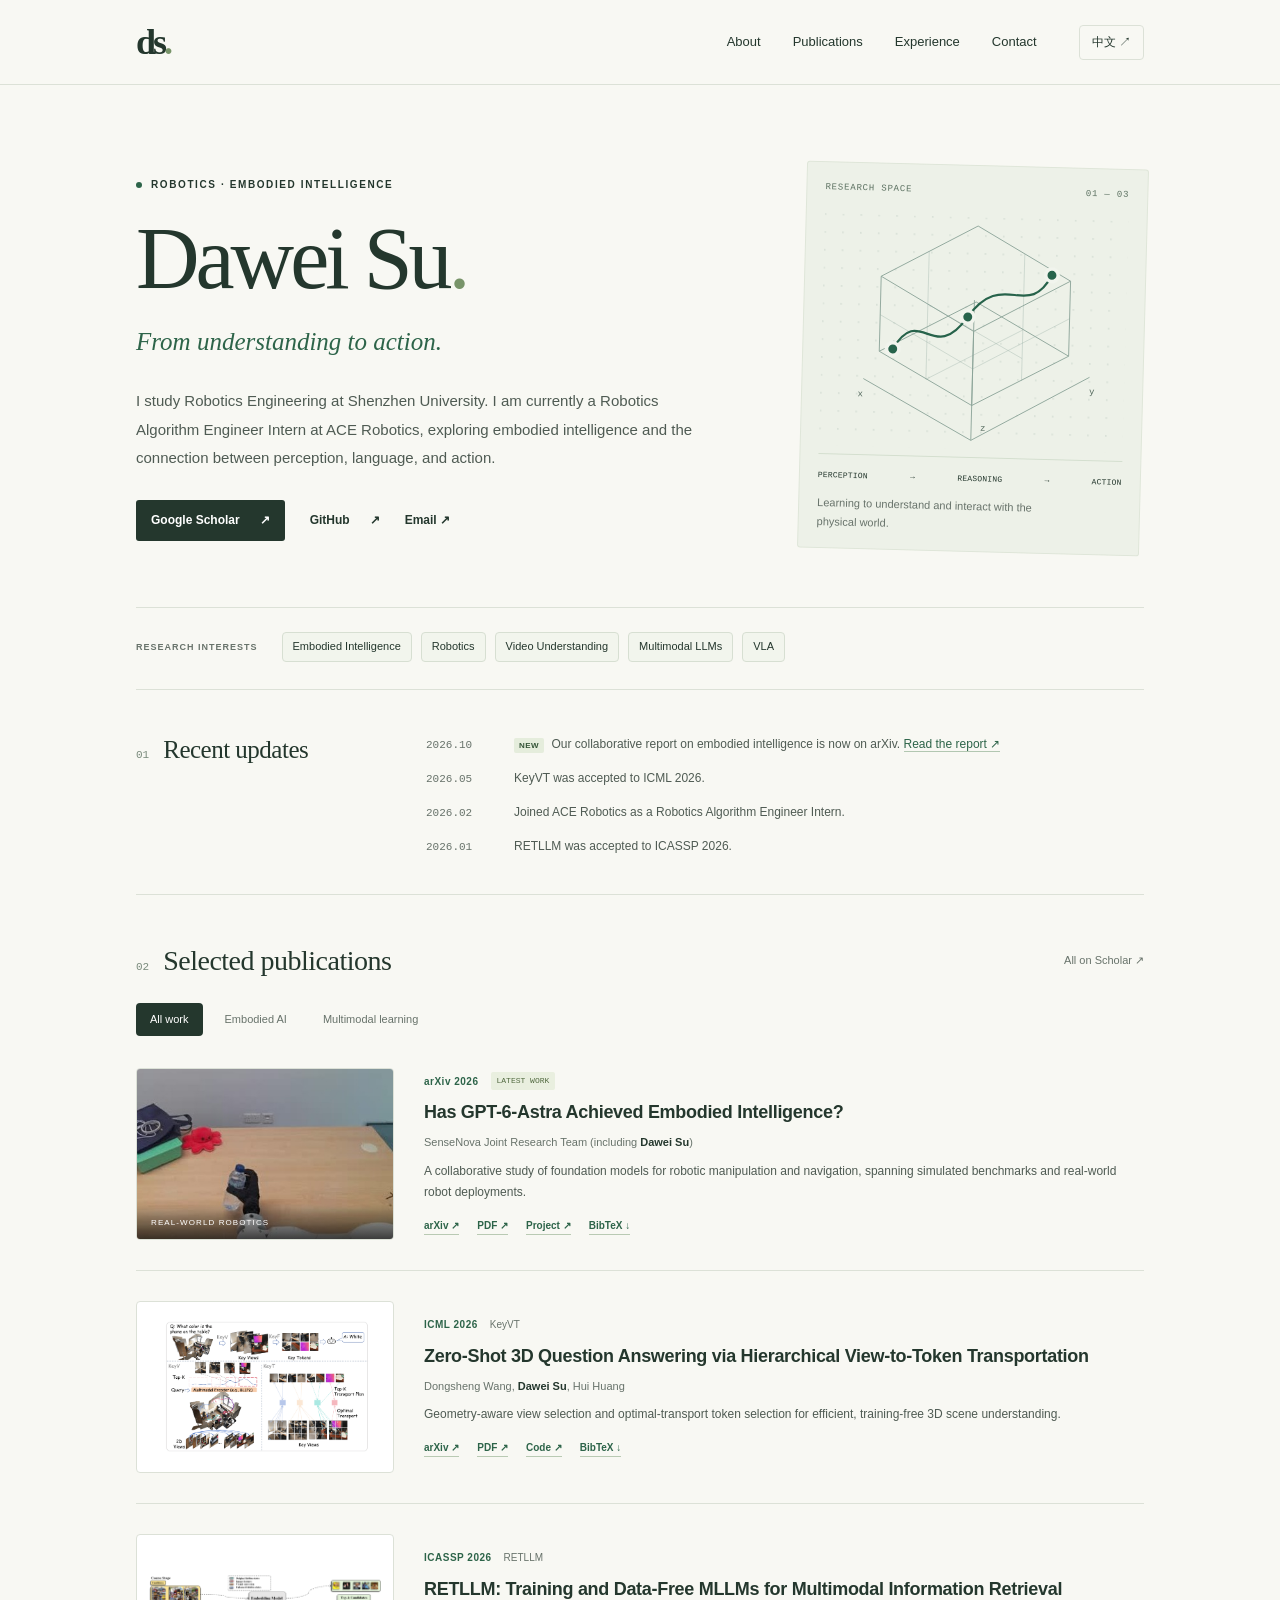
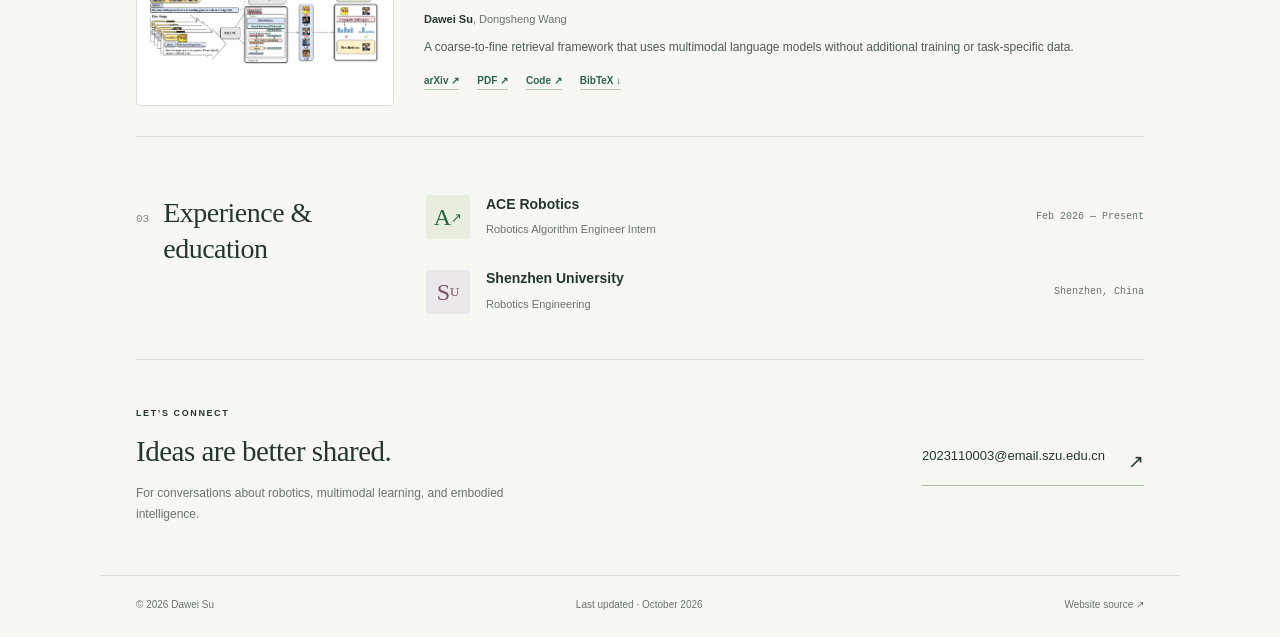
==== index.html @ 6591d8cd "Create bilingual academic homepage with publications and GitHub Pages support" ====
<!doctype html>
<html lang="en">
<head>
  <meta charset="UTF-8">
  <meta name="viewport" content="width=device-width, initial-scale=1">
  <meta name="theme-color" content="#f8f8f3">
  <title>Dawei Su · Robotics & Embodied Intelligence</title>
  <meta name="description" content="Dawei Su, Robotics Engineering at Shenzhen University and Robotics Algorithm Engineer Intern at ACE Robotics. Research in embodied intelligence, robotics, video understanding, multimodal large language models and VLA.">
  <link rel="canonical" href="https://alivecat05.github.io/">
  <meta property="og:type" content="website">
  <meta property="og:title" content="Dawei Su · Robotics & Embodied Intelligence">
  <meta property="og:description" content="Research, publications and experience. Shenzhen University · ACE Robotics.">
  <meta property="og:url" content="https://alivecat05.github.io/">
  <meta property="og:image" content="https://alivecat05.github.io/assets/social.png">
  <meta name="twitter:card" content="summary_large_image">
  <link rel="icon" href="assets/favicon.svg" type="image/svg+xml">
  <link rel="stylesheet" href="styles.css">
  <script src="script.js" defer></script>
  <script type="application/ld+json">{"@context":"https://schema.org","@type":"Person","name":"Dawei Su","url":"https://alivecat05.github.io/","sameAs":["https://github.com/alivecat05","https://scholar.google.com/citations?user=609eIA8AAAAJ"],"affiliation":{"@type":"CollegeOrUniversity","name":"Shenzhen University"},"jobTitle":"Robotics Algorithm Engineer Intern","worksFor":{"@type":"Organization","name":"ACE Robotics"},"knowsAbout":["Embodied Intelligence","Robotics","Video Understanding","Multimodal Large Language Models","Vision-Language-Action Models"]}</script>
</head>
<body>
  <a class="skip-link" href="#main" data-en="Skip to content" data-zh="跳转到正文">Skip to content</a>
  <header class="site-header">
    <div class="header-inner">
      <a class="wordmark" href="#about" aria-label="Dawei Su, home">ds<span class="wordmark-dot">.</span></a>
      <nav aria-label="Main navigation">
        <a href="#about" data-en="About" data-zh="关于">About</a>
        <a href="#publications" data-en="Publications" data-zh="论文">Publications</a>
        <a href="#experience" data-en="Experience" data-zh="经历">Experience</a>
        <a href="#contact" data-en="Contact" data-zh="联系">Contact</a>
      </nav>
      <button id="language-toggle" class="language-toggle" type="button" aria-label="切换到中文" hidden>中文 <span aria-hidden="true">↗</span></button>
    </div>
  </header>

  <main id="main" class="container">
    <section id="about" class="hero" aria-labelledby="name">
      <div class="hero-copy">
        <p class="eyebrow"><span class="status-dot"></span><span data-en="ROBOTICS · EMBODIED INTELLIGENCE" data-zh="机器人学 · 具身智能">ROBOTICS · EMBODIED INTELLIGENCE</span></p>
        <h1 id="name">Dawei Su<span class="name-dot">.</span></h1>
        <p class="hero-tagline" data-en="From understanding to action." data-zh="从理解世界，到与世界交互。">From understanding to action.</p>
        <p class="bio" data-en="I study Robotics Engineering at Shenzhen University. I am currently a Robotics Algorithm Engineer Intern at ACE Robotics, exploring embodied intelligence and the connection between perception, language, and action." data-zh="我来自深圳大学，专业为机器人工程。目前在大晓机器人担任机器人算法工程师实习生，关注具身智能，以及感知、语言与行动之间的联系。">I study Robotics Engineering at Shenzhen University. I am currently a Robotics Algorithm Engineer Intern at ACE Robotics, exploring embodied intelligence and the connection between perception, language, and action.</p>
        <div class="profile-links">
          <a class="primary-link" href="https://scholar.google.com/citations?user=609eIA8AAAAJ&amp;hl=en" target="_blank" rel="noopener noreferrer">Google Scholar <span aria-hidden="true">↗</span></a>
          <a href="https://github.com/alivecat05" target="_blank" rel="noopener noreferrer">GitHub <span aria-hidden="true">↗</span></a>
          <a href="mailto:2023110003@email.szu.edu.cn" data-en="Email ↗" data-zh="邮件 ↗">Email ↗</a>
        </div>
      </div>
      <aside class="research-figure" aria-label="Illustration of perception, reasoning and action">
        <div class="figure-top"><span>RESEARCH SPACE</span><span>01 — 03</span></div>
        <svg viewBox="0 0 340 260" aria-hidden="true" class="space-illustration">
          <defs><pattern id="grid" width="20" height="20" patternUnits="userSpaceOnUse"><circle cx="1" cy="1" r=".7" fill="#bbc9bf"/></pattern></defs>
          <rect width="340" height="260" fill="url(#grid)"/>
          <g fill="none" stroke="#8ba398" stroke-width="1">
            <path d="M48 184 170 250 301 176M170 250V93"/><path d="m65 153 105 58 107-58-105-58Z"/>
            <path d="M65 153V69l107-59 105 59v84M65 69l105 59 107-59M170 128v83"/>
            <path d="m65 112 105 58 107-59M118 40v143m107-143v142M118 183l107-58M118 99l107 58" opacity=".35"/>
          </g>
          <path d="M80 150c30-53 45 18 83-38s67 3 93-49" fill="none" stroke="#27634b" stroke-width="2.5" stroke-linecap="round"/>
          <g fill="#27634b" stroke="#f1f4ed" stroke-width="4"><circle cx="80" cy="150" r="7"/><circle cx="163" cy="112" r="7"/><circle cx="256" cy="63" r="7"/></g>
          <g fill="#53695d" font-family="monospace" font-size="10"><text x="42" y="204">x</text><text x="301" y="195">y</text><text x="180" y="239">z</text></g>
        </svg>
        <div class="figure-bottom"><span>PERCEPTION</span><span>→</span><span>REASONING</span><span>→</span><span>ACTION</span></div>
        <p data-en="Learning to understand and interact with the physical world." data-zh="探索对物理世界的理解与交互。">Learning to understand and interact with the physical world.</p>
      </aside>
    </section>

    <section class="interests" aria-labelledby="interests-title">
      <h2 id="interests-title" class="small-label" data-en="RESEARCH INTERESTS" data-zh="研究兴趣">RESEARCH INTERESTS</h2>
      <ul class="interest-list">
        <li data-en="Embodied Intelligence" data-zh="具身智能">Embodied Intelligence</li>
        <li data-en="Robotics" data-zh="机器人学">Robotics</li>
        <li data-en="Video Understanding" data-zh="视频理解">Video Understanding</li>
        <li data-en="Multimodal LLMs" data-zh="多模态大模型">Multimodal LLMs</li>
        <li title="Vision-Language-Action Models">VLA</li>
      </ul>
    </section>

    <section class="news section" aria-labelledby="news-title">
      <div class="section-label"><span class="section-number">01</span><h2 id="news-title" data-en="Recent updates" data-zh="近期动态">Recent updates</h2></div>
      <div class="news-list">
        <div class="news-item"><time datetime="2026-10">2026.10</time><p><span class="new-label" data-en="NEW" data-zh="最新">NEW</span> <span data-en="Our collaborative report on embodied intelligence is now on arXiv." data-zh="我参与的具身智能技术报告已在 arXiv 发布。">Our collaborative report on embodied intelligence is now on arXiv.</span> <a href="https://arxiv.org/abs/2610.22471" target="_blank" rel="noopener noreferrer" data-en="Read the report ↗" data-zh="阅读报告 ↗">Read the report ↗</a></p></div>
        <div class="news-item"><time datetime="2026-05">2026.05</time><p data-en="KeyVT was accepted to ICML 2026." data-zh="KeyVT 被 ICML 2026 接收。">KeyVT was accepted to ICML 2026.</p></div>
        <div class="news-item"><time datetime="2026-02">2026.02</time><p data-en="Joined ACE Robotics as a Robotics Algorithm Engineer Intern." data-zh="加入大晓机器人，担任机器人算法工程师实习生。">Joined ACE Robotics as a Robotics Algorithm Engineer Intern.</p></div>
        <div class="news-item"><time datetime="2026-01">2026.01</time><p data-en="RETLLM was accepted to ICASSP 2026." data-zh="RETLLM 被 ICASSP 2026 接收。">RETLLM was accepted to ICASSP 2026.</p></div>
      </div>
    </section>

    <section id="publications" class="section publications" aria-labelledby="pub-title">
      <div class="section-heading">
        <div class="section-label"><span class="section-number">02</span><h2 id="pub-title" data-en="Selected publications" data-zh="精选论文">Selected publications</h2></div>
        <a class="quiet-link" href="https://scholar.google.com/citations?user=609eIA8AAAAJ" target="_blank" rel="noopener noreferrer" data-en="All on Scholar ↗" data-zh="Scholar 完整列表 ↗">All on Scholar ↗</a>
      </div>
      <div class="filters" role="group" aria-label="Filter publications" hidden>
        <button type="button" class="filter active" data-filter="all" aria-pressed="true" data-en="All work" data-zh="全部">All work</button>
        <button type="button" class="filter" data-filter="embodied" aria-pressed="false" data-en="Embodied AI" data-zh="具身智能">Embodied AI</button>
        <button type="button" class="filter" data-filter="multimodal" aria-pressed="false" data-en="Multimodal learning" data-zh="多模态学习">Multimodal learning</button>
      </div>
      <p id="filter-status" class="sr-only" aria-live="polite"></p>
      <div class="publication-list">
        <article class="publication featured" data-category="embodied">
          <a class="paper-image robot-image" href="https://arxiv.org/abs/2610.22471" target="_blank" rel="noopener noreferrer" aria-label="Read Has GPT-6-Astra Achieved Embodied Intelligence?"><img src="assets/embodied.jpg" alt="Dexterous robotic hand setup from the collaborative embodied intelligence report" width="600" height="400" loading="lazy"><span class="image-caption" data-en="REAL-WORLD ROBOTICS" data-zh="真实世界机器人">REAL-WORLD ROBOTICS</span></a>
          <div class="paper-body">
            <div class="paper-meta"><span class="venue">arXiv 2026</span><span class="latest" data-en="LATEST WORK" data-zh="最新工作">LATEST WORK</span></div>
            <h3><a href="https://arxiv.org/abs/2610.22471" target="_blank" rel="noopener noreferrer">Has GPT-6-Astra Achieved Embodied Intelligence?</a></h3>
            <p class="authors">SenseNova Joint Research Team <span data-en="(including " data-zh="（包含 ">(including </span><strong>Dawei Su</strong><span data-en=")" data-zh="）">)</span></p>
            <p class="paper-description" data-en="A collaborative study of foundation models for robotic manipulation and navigation, spanning simulated benchmarks and real-world robot deployments." data-zh="围绕基础模型在机器人操作与导航中的能力展开协作研究，涵盖仿真基准评测与真实机器人部署。">A collaborative study of foundation models for robotic manipulation and navigation, spanning simulated benchmarks and real-world robot deployments.</p>
            <div class="paper-links"><a href="https://arxiv.org/abs/2610.22471" target="_blank" rel="noopener noreferrer">arXiv ↗</a><a href="https://arxiv.org/pdf/2610.22471" target="_blank" rel="noopener noreferrer">PDF ↗</a><a href="https://sensenova.ai/has-gpt-6-astra-achieved-embodied-intelligence" target="_blank" rel="noopener noreferrer" data-en="Project ↗" data-zh="项目主页 ↗">Project ↗</a><a href="assets/embodied.bib" download>BibTeX ↓</a></div>
          </div>
        </article>
        <article class="publication" data-category="multimodal">
          <a class="paper-image" href="https://arxiv.org/abs/2606.03100" target="_blank" rel="noopener noreferrer" aria-label="Read the KeyVT paper"><img src="assets/keyvt.png" alt="KeyVT framework: geometry-aware key-view selection and optimal-transport key-token selection" width="600" height="400" loading="lazy"></a>
          <div class="paper-body">
            <div class="paper-meta"><span class="venue">ICML 2026</span><span class="paper-shortname">KeyVT</span></div>
            <h3><a href="https://arxiv.org/abs/2606.03100" target="_blank" rel="noopener noreferrer">Zero-Shot 3D Question Answering via Hierarchical View-to-Token Transportation</a></h3>
            <p class="authors">Dongsheng Wang, <strong>Dawei Su</strong>, Hui Huang</p>
            <p class="paper-description" data-en="Geometry-aware view selection and optimal-transport token selection for efficient, training-free 3D scene understanding." data-zh="通过几何感知的视角选择与基于最优传输的 token 选择，实现高效、免训练的三维场景理解。">Geometry-aware view selection and optimal-transport token selection for efficient, training-free 3D scene understanding.</p>
            <div class="paper-links"><a href="https://arxiv.org/abs/2606.03100" target="_blank" rel="noopener noreferrer">arXiv ↗</a><a href="https://arxiv.org/pdf/2606.03100" target="_blank" rel="noopener noreferrer">PDF ↗</a><a href="https://github.com/alivecat05/KeyVT" target="_blank" rel="noopener noreferrer" data-en="Code ↗" data-zh="代码 ↗">Code ↗</a><a href="assets/keyvt.bib" download>BibTeX ↓</a></div>
          </div>
        </article>
        <article class="publication" data-category="multimodal">
          <a class="paper-image" href="https://arxiv.org/abs/2602.22278" target="_blank" rel="noopener noreferrer" aria-label="Read the RETLLM paper"><img src="assets/retllm.png" alt="RETLLM architecture for coarse-to-fine multimodal information retrieval" width="600" height="400" loading="lazy"></a>
          <div class="paper-body">
            <div class="paper-meta"><span class="venue">ICASSP 2026</span><span class="paper-shortname">RETLLM</span></div>
            <h3><a href="https://arxiv.org/abs/2602.22278" target="_blank" rel="noopener noreferrer">RETLLM: Training and Data-Free MLLMs for Multimodal Information Retrieval</a></h3>
            <p class="authors"><strong>Dawei Su</strong>, Dongsheng Wang</p>
            <p class="paper-description" data-en="A coarse-to-fine retrieval framework that uses multimodal language models without additional training or task-specific data." data-zh="利用多模态大模型构建由粗到细的检索框架，无需额外训练或任务专用数据。">A coarse-to-fine retrieval framework that uses multimodal language models without additional training or task-specific data.</p>
            <div class="paper-links"><a href="https://arxiv.org/abs/2602.22278" target="_blank" rel="noopener noreferrer">arXiv ↗</a><a href="https://arxiv.org/pdf/2602.22278" target="_blank" rel="noopener noreferrer">PDF ↗</a><a href="https://github.com/alivecat05/RETLLM" target="_blank" rel="noopener noreferrer" data-en="Code ↗" data-zh="代码 ↗">Code ↗</a><a href="assets/retllm.bib" download>BibTeX ↓</a></div>
          </div>
        </article>
      </div>
    </section>

    <section id="experience" class="section experience" aria-labelledby="experience-title">
      <div class="section-label"><span class="section-number">03</span><h2 id="experience-title" data-en="Experience & education" data-zh="经历与教育">Experience & education</h2></div>
      <div class="experience-list">
        <article class="experience-row"><div class="org-symbol" aria-hidden="true">A<span>↗</span></div><div class="experience-detail"><h3><a href="https://www.acerobotics.com/" target="_blank" rel="noopener noreferrer" data-en="ACE Robotics" data-zh="大晓机器人">ACE Robotics</a></h3><p data-en="Robotics Algorithm Engineer Intern" data-zh="机器人算法工程师实习生">Robotics Algorithm Engineer Intern</p></div><p class="experience-date" data-en="Feb 2026 — Present" data-zh="2026.02 — 至今">Feb 2026 — Present</p></article>
        <article class="experience-row"><div class="org-symbol university" aria-hidden="true">S<span>U</span></div><div class="experience-detail"><h3><a href="https://www.szu.edu.cn/" target="_blank" rel="noopener noreferrer" data-en="Shenzhen University" data-zh="深圳大学">Shenzhen University</a></h3><p data-en="Robotics Engineering" data-zh="机器人工程专业">Robotics Engineering</p></div><p class="experience-date" data-en="Shenzhen, China" data-zh="中国 · 深圳">Shenzhen, China</p></article>
      </div>
    </section>

    <section id="contact" class="contact section" aria-labelledby="contact-title">
      <div><p class="eyebrow" data-en="LET’S CONNECT" data-zh="保持联系">LET’S CONNECT</p><h2 id="contact-title" data-en="Ideas are better shared." data-zh="期待交流，共同探索。">Ideas are better shared.</h2><p data-en="For conversations about robotics, multimodal learning, and embodied intelligence." data-zh="欢迎交流机器人学、多模态学习与具身智能相关研究。">For conversations about robotics, multimodal learning, and embodied intelligence.</p></div>
      <a class="contact-link" href="mailto:2023110003@email.szu.edu.cn">2023110003@email.szu.edu.cn <span aria-hidden="true">↗</span></a>
    </section>
  </main>
  <footer class="container footer"><p>© <span id="year">2026</span> Dawei Su</p><p data-en="Last updated · October 2026" data-zh="最后更新 · 2026 年 10 月">Last updated · October 2026</p><a href="https://github.com/alivecat05/alivecat05.github.io" target="_blank" rel="noopener noreferrer" data-en="Website source ↗" data-zh="网站源码 ↗">Website source ↗</a></footer>
</body>
</html>
---- styles.css ----
@charset "UTF-8";
:root{--bg:#f8f8f3;--ink:#24372d;--body:#4f5b53;--muted:#68736b;--green:#2d6449;--line:#dce1d7;--pale:#edf1e8;--serif:Georgia,"Times New Roman","Noto Serif SC",serif;--sans:Inter,-apple-system,BlinkMacSystemFont,"Segoe UI","PingFang SC","Microsoft YaHei",sans-serif}
*{box-sizing:border-box}html{scroll-behavior:smooth;scroll-padding-top:100px}body{margin:0;background:var(--bg);color:var(--ink);font-family:var(--sans);font-size:15px;line-height:1.75;-webkit-font-smoothing:antialiased}::selection{background:#d5e5d4}a{color:inherit;text-decoration:none}a:hover{color:var(--green)}button{font:inherit;cursor:pointer}a,button{touch-action:manipulation}a:focus-visible,button:focus-visible{outline:2px solid var(--green);outline-offset:5px}button[hidden],[hidden]{display:none!important}.container,.header-inner{max-width:1080px;margin:0 auto;padding:0 36px}.site-header{border-bottom:1px solid var(--line);background:rgba(248,248,243,.96);position:sticky;top:0;z-index:10;backdrop-filter:blur(12px)}.header-inner{height:84px;display:flex;align-items:center;justify-content:space-between;gap:24px}.wordmark{font-family:var(--serif);font-weight:bold;font-size:36px;line-height:1;letter-spacing:-3px}.wordmark-dot{color:#789469}.header-inner nav{display:flex;gap:32px;margin-left:auto;font-size:13px}.header-inner nav a{position:relative}.header-inner nav a:after{content:"";position:absolute;bottom:-6px;left:0;width:0;height:1px;background:var(--green);transition:width .2s}.header-inner nav a:hover:after{width:100%}.language-toggle{border:1px solid var(--line);background:none;padding:6px 12px;font-size:12px;color:var(--ink);margin-left:18px;border-radius:4px}.language-toggle:hover{background:var(--pale)}.hero{display:grid;grid-template-columns:1.75fr 1fr;gap:68px;align-items:center;padding:80px 0 55px}.eyebrow,.small-label{font-size:10px;letter-spacing:1.6px;font-weight:600;line-height:1.6}.eyebrow{display:flex;align-items:center;gap:9px;margin:0 0 20px}.status-dot{height:6px;width:6px;border-radius:50%;background:var(--green)}h1{font-family:var(--serif);font-size:88px;line-height:1.05;letter-spacing:-4px;font-weight:400;margin:0 0 15px}.name-dot{color:#789469}.hero-tagline{font-family:var(--serif);font-size:25px;font-style:italic;color:var(--green);margin:0 0 23px}.bio{font-size:15px;line-height:1.9;color:var(--body);max-width:560px;margin:0}.profile-links{display:flex;align-items:center;gap:25px;font-size:12px;margin-top:27px;font-weight:600}.profile-links a{display:inline-flex;gap:20px;align-items:center}.profile-links a:not(.primary-link):hover{text-decoration:underline;text-underline-offset:5px}.primary-link{background:var(--ink);color:white;padding:10px 15px;border-radius:3px}.primary-link:hover{background:var(--green);color:white}.research-figure{padding:18px 18px 0;background:var(--pale);border:1px solid #dfe6d9;border-radius:3px;transform:rotate(1.5deg)}.figure-top{display:flex;justify-content:space-between;font-family:monospace;font-size:9px;letter-spacing:.8px;color:#5c7161}.space-illustration{display:block;width:100%;margin:17px auto 8px}.figure-bottom{display:flex;justify-content:space-between;font-family:monospace;font-size:8px;letter-spacing:.2px;gap:4px;border-top:1px solid #d4dfcf;padding-top:14px}.research-figure p{font-size:11px;line-height:1.7;color:var(--muted);margin:11px 0 17px;max-width:220px}.interests{display:flex;gap:24px;align-items:center;padding:24px 0 27px;border-top:1px solid var(--line);border-bottom:1px solid var(--line)}.small-label{margin:0;white-space:nowrap;color:var(--muted);font-size:9px;letter-spacing:1px}.interest-list{display:flex;flex-wrap:wrap;list-style:none;gap:9px;margin:0;padding:0}.interest-list li{font-size:11px;border:1px solid #d7dfd2;padding:4px 10px;border-radius:4px;background:#f2f5ed;white-space:nowrap}.section{padding-top:48px;padding-bottom:10px}.section-label{display:flex;align-items:baseline;gap:14px}.section-number{font-family:monospace;font-size:11px;color:#7a8b7c}.section h2{font-family:var(--serif);font-size:28px;font-weight:400;line-height:1.3;letter-spacing:-.5px;margin:0}.news{display:grid;grid-template-columns:260px 1fr;gap:30px;padding-top:44px;padding-bottom:36px;border-bottom:1px solid var(--line)}.news h2{font-size:25px}.news-list{display:grid;gap:13px}.news-item{display:grid;grid-template-columns:70px 1fr;gap:18px;font-size:12px;align-items:baseline}.news-item time{font-family:monospace;font-size:11px;color:var(--muted)}.news-item p{margin:0;color:var(--body)}.news-item a{color:var(--green);white-space:nowrap;border-bottom:1px solid #b2c7b1}.new-label{font-size:8px;letter-spacing:.5px;background:#e5eddc;color:#355538;border-radius:2px;padding:3px 5px;margin-right:4px;font-weight:700}.section-heading{display:flex;justify-content:space-between;align-items:center;gap:20px}.quiet-link{font-size:11px;color:var(--muted);white-space:nowrap}.quiet-link:hover{text-decoration:underline}.filters{display:flex;gap:8px;margin:24px 0 2px}.filter{font-size:11px;line-height:1.5;border:1px solid transparent;padding:7px 13px;border-radius:4px;background:none;color:var(--muted)}.filter:hover{background:var(--pale)}.filter.active{background:var(--ink);color:white}.publication{display:grid;grid-template-columns:258px 1fr;gap:30px;padding:30px 0;border-bottom:1px solid var(--line);align-items:center}.paper-image{position:relative;display:block;overflow:hidden;aspect-ratio:1.5;background:white;border:1px solid var(--line);border-radius:4px;padding:12px}.paper-image img{width:100%;height:100%;object-fit:contain;display:block;transition:transform .25s}.paper-image:hover img{transform:scale(1.035)}.robot-image{padding:0;background:#242927}.robot-image img{object-fit:cover;object-position:center}.image-caption{position:absolute;bottom:0;left:0;right:0;padding:12px 14px 9px;background:linear-gradient(transparent,rgba(0,0,0,.7));font-size:8px;letter-spacing:1.1px;color:white}.paper-meta{display:flex;align-items:center;gap:12px;font-size:10px;margin-bottom:9px}.venue{font-weight:700;color:var(--green);letter-spacing:.5px}.latest{font-family:monospace;font-size:8px;background:#e9efdf;padding:2px 6px;border-radius:2px;color:#526a40}.paper-shortname{font-size:10px;color:var(--muted)}.paper-body h3{font-size:18px;line-height:1.5;font-weight:600;letter-spacing:-.3px;margin:0 0 7px}.authors{font-size:11px;color:var(--muted);margin:0 0 8px}.authors strong{color:var(--ink);font-weight:600}.paper-description{font-size:12px;color:var(--body);line-height:1.8;margin:0 0 13px}.paper-links{display:flex;gap:18px;font-size:10px;font-weight:600;color:var(--green);flex-wrap:wrap}.paper-links a{border-bottom:1px solid #b9cab3;line-height:1.7}.paper-links a:hover{border-bottom-color:var(--green)}.experience{display:grid;grid-template-columns:260px 1fr;gap:30px;padding-bottom:45px;border-bottom:1px solid var(--line)}.experience h2{max-width:200px}.experience-list{display:grid;gap:30px}.experience-row{display:flex;gap:16px;align-items:center}.org-symbol{height:44px;width:44px;flex-shrink:0;display:flex;align-items:center;justify-content:center;background:#e7eddf;font-family:var(--serif);font-size:24px;border-radius:3px;color:var(--green);line-height:1}.org-symbol span{font-size:13px}.org-symbol.university{background:#ece7e9;color:#79546a}.experience-detail h3{font-size:14px;font-weight:600;line-height:1.4;margin:0 0 6px}.experience-detail p{font-size:11px;color:var(--muted);margin:0}.experience-date{font-family:monospace;white-space:nowrap;margin:0 0 0 auto;font-size:10px;color:var(--muted)}.contact{display:flex;align-items:center;justify-content:space-between;gap:40px;padding:46px 0 50px}.contact .eyebrow{font-size:9px;margin-bottom:12px}.contact h2{font-size:29px}.contact p:not(.eyebrow){font-size:12px;color:var(--muted);max-width:390px;margin:13px 0 0}.contact-link{border-bottom:1px solid #a9bda3;font-size:13px;white-space:nowrap;display:flex;gap:23px;padding-bottom:7px}.contact-link span{font-size:19px}.footer{border-top:1px solid var(--line);padding-top:20px;padding-bottom:24px;display:flex;justify-content:space-between;gap:20px;font-size:10px;color:var(--muted)}.footer p{margin:0}.footer a:hover{text-decoration:underline}.sr-only{position:absolute;width:1px;height:1px;padding:0;margin:-1px;overflow:hidden;clip:rect(0,0,0,0);white-space:nowrap;border:0}.skip-link{position:fixed;left:12px;top:-80px;padding:10px 18px;background:var(--ink);color:white;z-index:20}.skip-link:focus{top:12px}
@media(min-width:1400px){.hero{padding-top:90px;padding-bottom:65px}}
@media(max-width:900px){.hero{gap:35px;grid-template-columns:1.6fr 1fr}h1{font-size:76px}.hero-tagline{font-size:23px}.interests{align-items:flex-start;flex-direction:column;gap:14px}.news,.experience{grid-template-columns:210px 1fr;gap:20px}.publication{grid-template-columns:215px 1fr;gap:25px}.experience-row{flex-wrap:wrap}.experience-date{margin-left:60px;margin-top:-12px}.contact-link{font-size:11px;gap:12px}}
@media(max-width:680px){html{scroll-padding-top:85px}.container,.header-inner{padding-left:22px;padding-right:22px}.header-inner{height:70px;gap:15px}.wordmark{font-size:30px}.header-inner nav{gap:16px;font-size:11px}.header-inner nav a:first-child{display:none}.language-toggle{margin-left:0;font-size:10px;padding:5px 8px}.hero{grid-template-columns:1fr;padding:48px 0 32px;gap:30px}h1{font-size:74px;letter-spacing:-3px}.hero .eyebrow{font-size:9px;letter-spacing:1.3px;margin-bottom:18px}.hero-tagline{font-size:24px}.bio{font-size:14px}.profile-links{font-size:11px;gap:23px}.research-figure{display:none}.interests{padding:23px 0;gap:14px}.interest-list{gap:7px}.interest-list li{font-size:10px;padding:4px 9px}.news,.experience{grid-template-columns:1fr;gap:23px}.section{padding-top:32px}.news{padding-bottom:29px}.news-item{grid-template-columns:61px 1fr;gap:12px;font-size:11px}.section h2{font-size:25px}.section-label{gap:10px}.section-heading{align-items:baseline;gap:10px}.quiet-link{font-size:9px}.filters{margin-top:20px;gap:4px}.filter{font-size:10px;padding:7px 10px}.publication{grid-template-columns:1fr;gap:20px;padding:26px 0}.paper-image{aspect-ratio:1.9;max-width:none}.paper-body h3{font-size:17px}.paper-description{font-size:12px}.authors{font-size:11px}.paper-links{font-size:11px;gap:21px}.experience{padding-bottom:32px}.experience h2{max-width:none}.experience-date{margin-left:auto;margin-top:0;font-size:9px}.experience-detail p{font-size:10px}.org-symbol{height:38px;width:38px}.experience-row{gap:12px}.contact{display:block;padding-top:34px;padding-bottom:36px}.contact h2{font-size:27px}.contact-link{display:inline-flex;margin-top:26px;font-size:12px;gap:35px}.footer{flex-wrap:wrap;gap:10px;font-size:9px}.footer p:nth-child(2){margin-left:auto}.footer a{width:100%}}
@media(max-width:370px){.header-inner nav{gap:10px}.header-inner{gap:10px}.container,.header-inner{padding-left:17px;padding-right:17px}h1{font-size:65px}.section h2{font-size:22px}.experience-date{margin-left:50px;margin-top:-8px}}
@media(max-width:680px){h1{font-size:clamp(50px,16vw,68px);white-space:nowrap}}
@media(prefers-reduced-motion:reduce){html{scroll-behavior:auto}*,*:before,*:after{transition:none!important}}
@media print{body{background:white}.site-header,.research-figure,.filters,.footer,.profile-links,.contact{display:none!important}.hero{display:block;padding-top:20px}.container{max-width:none}.section,.publication{break-inside:avoid}.publication{grid-template-columns:180px 1fr}.news{display:block}.news-list{margin-top:20px}a{color:inherit}}
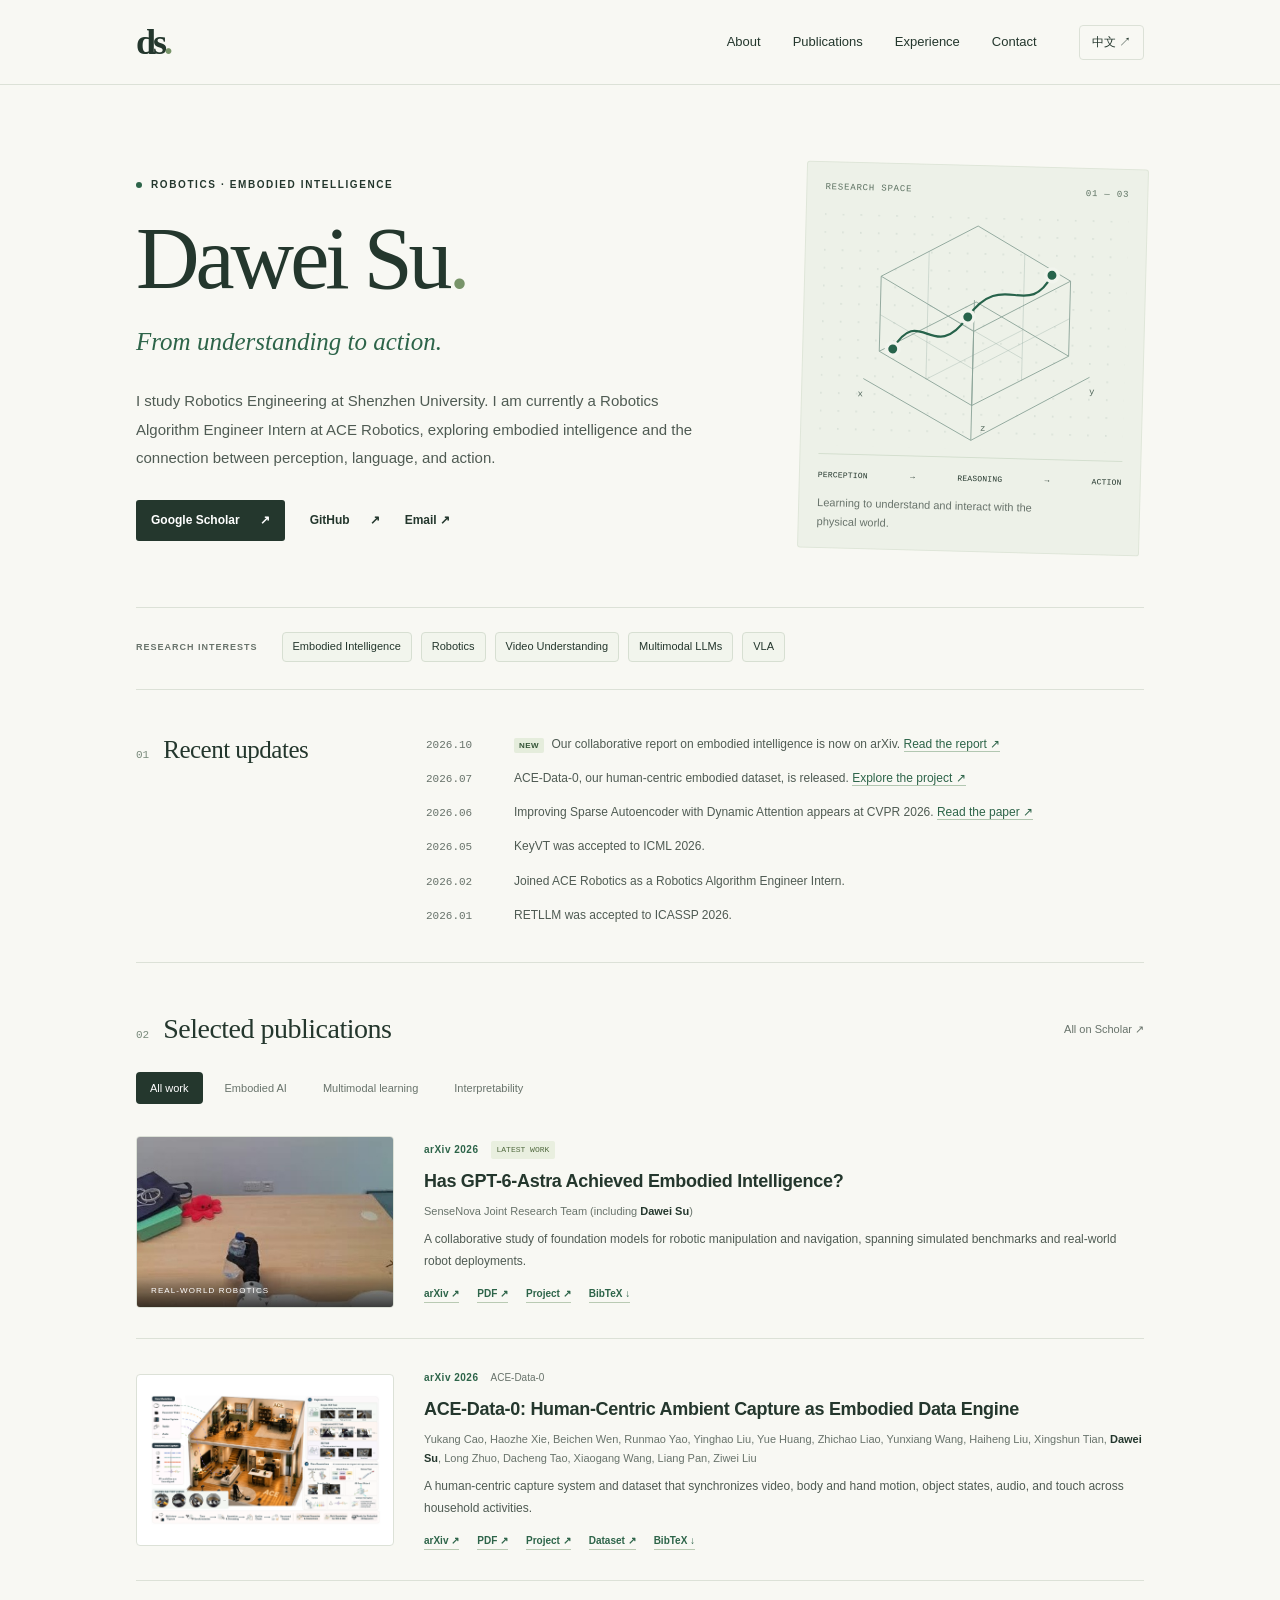
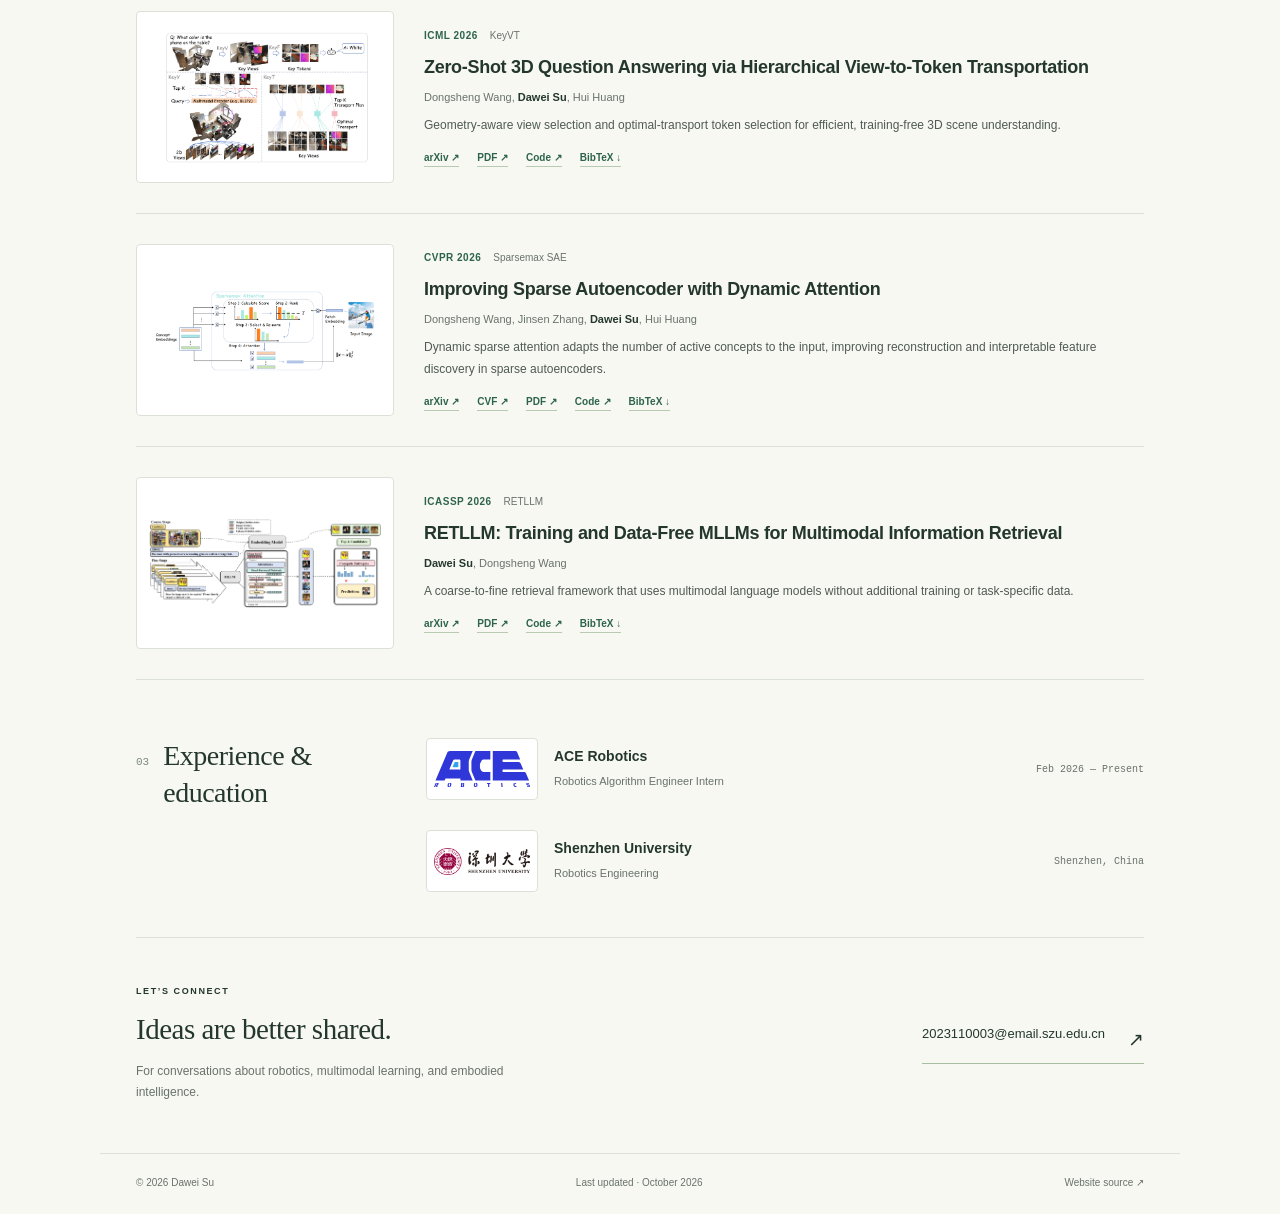
==== commit 5f8ffd6c: "Add CVPR and ACE-Data-0 publications with official affiliation logos" ====
--- a/index.html
+++ b/index.html
@@ -80,6 +80,8 @@
       <div class="section-label"><span class="section-number">01</span><h2 id="news-title" data-en="Recent updates" data-zh="近期动态">Recent updates</h2></div>
       <div class="news-list">
         <div class="news-item"><time datetime="2026-10">2026.10</time><p><span class="new-label" data-en="NEW" data-zh="最新">NEW</span> <span data-en="Our collaborative report on embodied intelligence is now on arXiv." data-zh="我参与的具身智能技术报告已在 arXiv 发布。">Our collaborative report on embodied intelligence is now on arXiv.</span> <a href="https://arxiv.org/abs/2610.22471" target="_blank" rel="noopener noreferrer" data-en="Read the report ↗" data-zh="阅读报告 ↗">Read the report ↗</a></p></div>
+        <div class="news-item"><time datetime="2026-07">2026.07</time><p><span data-en="ACE-Data-0, our human-centric embodied dataset, is released." data-zh="我参与的以人为中心的具身数据集 ACE-Data-0 已发布。">ACE-Data-0, our human-centric embodied dataset, is released.</span> <a href="https://ace-data-engine.github.io/ACE-Data-0/" target="_blank" rel="noopener noreferrer" data-en="Explore the project ↗" data-zh="查看项目 ↗">Explore the project ↗</a></p></div>
+        <div class="news-item"><time datetime="2026-06">2026.06</time><p><span data-en="Improving Sparse Autoencoder with Dynamic Attention appears at CVPR 2026." data-zh="Improving Sparse Autoencoder with Dynamic Attention 发表于 CVPR 2026。">Improving Sparse Autoencoder with Dynamic Attention appears at CVPR 2026.</span> <a href="https://arxiv.org/abs/2604.14925" target="_blank" rel="noopener noreferrer" data-en="Read the paper ↗" data-zh="阅读论文 ↗">Read the paper ↗</a></p></div>
         <div class="news-item"><time datetime="2026-05">2026.05</time><p data-en="KeyVT was accepted to ICML 2026." data-zh="KeyVT 被 ICML 2026 接收。">KeyVT was accepted to ICML 2026.</p></div>
         <div class="news-item"><time datetime="2026-02">2026.02</time><p data-en="Joined ACE Robotics as a Robotics Algorithm Engineer Intern." data-zh="加入大晓机器人，担任机器人算法工程师实习生。">Joined ACE Robotics as a Robotics Algorithm Engineer Intern.</p></div>
         <div class="news-item"><time datetime="2026-01">2026.01</time><p data-en="RETLLM was accepted to ICASSP 2026." data-zh="RETLLM 被 ICASSP 2026 接收。">RETLLM was accepted to ICASSP 2026.</p></div>
@@ -95,6 +97,7 @@
         <button type="button" class="filter active" data-filter="all" aria-pressed="true" data-en="All work" data-zh="全部">All work</button>
         <button type="button" class="filter" data-filter="embodied" aria-pressed="false" data-en="Embodied AI" data-zh="具身智能">Embodied AI</button>
         <button type="button" class="filter" data-filter="multimodal" aria-pressed="false" data-en="Multimodal learning" data-zh="多模态学习">Multimodal learning</button>
+        <button type="button" class="filter" data-filter="interpretability" aria-pressed="false" data-en="Interpretability" data-zh="可解释性">Interpretability</button>
       </div>
       <p id="filter-status" class="sr-only" aria-live="polite"></p>
       <div class="publication-list">
@@ -108,6 +111,16 @@
             <div class="paper-links"><a href="https://arxiv.org/abs/2610.22471" target="_blank" rel="noopener noreferrer">arXiv ↗</a><a href="https://arxiv.org/pdf/2610.22471" target="_blank" rel="noopener noreferrer">PDF ↗</a><a href="https://sensenova.ai/has-gpt-6-astra-achieved-embodied-intelligence" target="_blank" rel="noopener noreferrer" data-en="Project ↗" data-zh="项目主页 ↗">Project ↗</a><a href="assets/embodied.bib" download>BibTeX ↓</a></div>
           </div>
         </article>
+        <article class="publication" data-category="embodied">
+          <a class="paper-image" href="https://arxiv.org/abs/2607.28625" target="_blank" rel="noopener noreferrer" aria-label="Read the ACE-Data-0 paper"><img src="assets/ace-data-0.webp" alt="ACE-Data-0 overview showing human-centric ambient capture, synchronized modalities, and annotations" width="2000" height="1125" loading="lazy"></a>
+          <div class="paper-body">
+            <div class="paper-meta"><span class="venue">arXiv 2026</span><span class="paper-shortname">ACE-Data-0</span></div>
+            <h3><a href="https://arxiv.org/abs/2607.28625" target="_blank" rel="noopener noreferrer">ACE-Data-0: Human-Centric Ambient Capture as Embodied Data Engine</a></h3>
+            <p class="authors">Yukang Cao, Haozhe Xie, Beichen Wen, Runmao Yao, Yinghao Liu, Yue Huang, Zhichao Liao, Yunxiang Wang, Haiheng Liu, Xingshun Tian, <strong>Dawei Su</strong>, Long Zhuo, Dacheng Tao, Xiaogang Wang, Liang Pan, Ziwei Liu</p>
+            <p class="paper-description" data-en="A human-centric capture system and dataset that synchronizes video, body and hand motion, object states, audio, and touch across household activities." data-zh="以人为中心的环境式采集系统与具身数据集，同步记录家居活动中的视频、全身与手部运动、物体状态、音频和触觉。">A human-centric capture system and dataset that synchronizes video, body and hand motion, object states, audio, and touch across household activities.</p>
+            <div class="paper-links"><a href="https://arxiv.org/abs/2607.28625" target="_blank" rel="noopener noreferrer">arXiv ↗</a><a href="https://arxiv.org/pdf/2607.28625" target="_blank" rel="noopener noreferrer">PDF ↗</a><a href="https://ace-data-engine.github.io/ACE-Data-0/" target="_blank" rel="noopener noreferrer" data-en="Project ↗" data-zh="项目主页 ↗">Project ↗</a><a href="https://huggingface.co/datasets/ACERobotics/ACE-Data-0" target="_blank" rel="noopener noreferrer" data-en="Dataset ↗" data-zh="数据集 ↗">Dataset ↗</a><a href="assets/ace-data-0.bib" download>BibTeX ↓</a></div>
+          </div>
+        </article>
         <article class="publication" data-category="multimodal">
           <a class="paper-image" href="https://arxiv.org/abs/2606.03100" target="_blank" rel="noopener noreferrer" aria-label="Read the KeyVT paper"><img src="assets/keyvt.png" alt="KeyVT framework: geometry-aware key-view selection and optimal-transport key-token selection" width="600" height="400" loading="lazy"></a>
           <div class="paper-body">
@@ -116,6 +129,16 @@
             <p class="authors">Dongsheng Wang, <strong>Dawei Su</strong>, Hui Huang</p>
             <p class="paper-description" data-en="Geometry-aware view selection and optimal-transport token selection for efficient, training-free 3D scene understanding." data-zh="通过几何感知的视角选择与基于最优传输的 token 选择，实现高效、免训练的三维场景理解。">Geometry-aware view selection and optimal-transport token selection for efficient, training-free 3D scene understanding.</p>
             <div class="paper-links"><a href="https://arxiv.org/abs/2606.03100" target="_blank" rel="noopener noreferrer">arXiv ↗</a><a href="https://arxiv.org/pdf/2606.03100" target="_blank" rel="noopener noreferrer">PDF ↗</a><a href="https://github.com/alivecat05/KeyVT" target="_blank" rel="noopener noreferrer" data-en="Code ↗" data-zh="代码 ↗">Code ↗</a><a href="assets/keyvt.bib" download>BibTeX ↓</a></div>
+          </div>
+        </article>
+        <article class="publication" data-category="interpretability">
+          <a class="paper-image" href="https://arxiv.org/abs/2604.14925" target="_blank" rel="noopener noreferrer" aria-label="Read Improving Sparse Autoencoder with Dynamic Attention"><img src="assets/sparsemax-sae.png" alt="Sparsemax SAE framework using dynamic sparse attention for interpretable feature discovery" width="600" height="400" loading="lazy"></a>
+          <div class="paper-body">
+            <div class="paper-meta"><span class="venue">CVPR 2026</span><span class="paper-shortname">Sparsemax SAE</span></div>
+            <h3><a href="https://arxiv.org/abs/2604.14925" target="_blank" rel="noopener noreferrer">Improving Sparse Autoencoder with Dynamic Attention</a></h3>
+            <p class="authors">Dongsheng Wang, Jinsen Zhang, <strong>Dawei Su</strong>, Hui Huang</p>
+            <p class="paper-description" data-en="Dynamic sparse attention adapts the number of active concepts to the input, improving reconstruction and interpretable feature discovery in sparse autoencoders." data-zh="通过动态稀疏注意力自适应确定激活概念的数量，改善稀疏自编码器的特征重建与可解释概念发现。">Dynamic sparse attention adapts the number of active concepts to the input, improving reconstruction and interpretable feature discovery in sparse autoencoders.</p>
+            <div class="paper-links"><a href="https://arxiv.org/abs/2604.14925" target="_blank" rel="noopener noreferrer">arXiv ↗</a><a href="https://openaccess.thecvf.com/content/CVPR2026/html/Wang_Improving_Sparse_Autoencoder_with_Dynamic_Attention_CVPR_2026_paper.html" target="_blank" rel="noopener noreferrer">CVF ↗</a><a href="https://arxiv.org/pdf/2604.14925" target="_blank" rel="noopener noreferrer">PDF ↗</a><a href="https://github.com/qyj-bkjx/Sparsemax-SAE" target="_blank" rel="noopener noreferrer" data-en="Code ↗" data-zh="代码 ↗">Code ↗</a><a href="assets/sparsemax-sae.bib" download>BibTeX ↓</a></div>
           </div>
         </article>
         <article class="publication" data-category="multimodal">
@@ -134,8 +157,8 @@
     <section id="experience" class="section experience" aria-labelledby="experience-title">
       <div class="section-label"><span class="section-number">03</span><h2 id="experience-title" data-en="Experience & education" data-zh="经历与教育">Experience & education</h2></div>
       <div class="experience-list">
-        <article class="experience-row"><div class="org-symbol" aria-hidden="true">A<span>↗</span></div><div class="experience-detail"><h3><a href="https://www.acerobotics.com/" target="_blank" rel="noopener noreferrer" data-en="ACE Robotics" data-zh="大晓机器人">ACE Robotics</a></h3><p data-en="Robotics Algorithm Engineer Intern" data-zh="机器人算法工程师实习生">Robotics Algorithm Engineer Intern</p></div><p class="experience-date" data-en="Feb 2026 — Present" data-zh="2026.02 — 至今">Feb 2026 — Present</p></article>
-        <article class="experience-row"><div class="org-symbol university" aria-hidden="true">S<span>U</span></div><div class="experience-detail"><h3><a href="https://www.szu.edu.cn/" target="_blank" rel="noopener noreferrer" data-en="Shenzhen University" data-zh="深圳大学">Shenzhen University</a></h3><p data-en="Robotics Engineering" data-zh="机器人工程专业">Robotics Engineering</p></div><p class="experience-date" data-en="Shenzhen, China" data-zh="中国 · 深圳">Shenzhen, China</p></article>
+        <article class="experience-row"><a class="org-logo" href="https://www.acerobotics.com/" target="_blank" rel="noopener noreferrer"><img src="assets/ace-robotics.svg" alt="ACE Robotics 大晓机器人" width="98" height="37" loading="lazy"></a><div class="experience-detail"><h3><a href="https://www.acerobotics.com/" target="_blank" rel="noopener noreferrer" data-en="ACE Robotics" data-zh="大晓机器人">ACE Robotics</a></h3><p data-en="Robotics Algorithm Engineer Intern" data-zh="机器人算法工程师实习生">Robotics Algorithm Engineer Intern</p></div><p class="experience-date" data-en="Feb 2026 — Present" data-zh="2026.02 — 至今">Feb 2026 — Present</p></article>
+        <article class="experience-row"><a class="org-logo" href="https://www.szu.edu.cn/" target="_blank" rel="noopener noreferrer"><img src="assets/szu-logo.png" alt="Shenzhen University 深圳大学" width="300" height="86" loading="lazy"></a><div class="experience-detail"><h3><a href="https://www.szu.edu.cn/" target="_blank" rel="noopener noreferrer" data-en="Shenzhen University" data-zh="深圳大学">Shenzhen University</a></h3><p data-en="Robotics Engineering" data-zh="机器人工程专业">Robotics Engineering</p></div><p class="experience-date" data-en="Shenzhen, China" data-zh="中国 · 深圳">Shenzhen, China</p></article>
       </div>
     </section>
 
--- a/styles.css
+++ b/styles.css
@@ -1,10 +1,14 @@
 @charset "UTF-8";
 :root{--bg:#f8f8f3;--ink:#24372d;--body:#4f5b53;--muted:#68736b;--green:#2d6449;--line:#dce1d7;--pale:#edf1e8;--serif:Georgia,"Times New Roman","Noto Serif SC",serif;--sans:Inter,-apple-system,BlinkMacSystemFont,"Segoe UI","PingFang SC","Microsoft YaHei",sans-serif}
 *{box-sizing:border-box}html{scroll-behavior:smooth;scroll-padding-top:100px}body{margin:0;background:var(--bg);color:var(--ink);font-family:var(--sans);font-size:15px;line-height:1.75;-webkit-font-smoothing:antialiased}::selection{background:#d5e5d4}a{color:inherit;text-decoration:none}a:hover{color:var(--green)}button{font:inherit;cursor:pointer}a,button{touch-action:manipulation}a:focus-visible,button:focus-visible{outline:2px solid var(--green);outline-offset:5px}button[hidden],[hidden]{display:none!important}.container,.header-inner{max-width:1080px;margin:0 auto;padding:0 36px}.site-header{border-bottom:1px solid var(--line);background:rgba(248,248,243,.96);position:sticky;top:0;z-index:10;backdrop-filter:blur(12px)}.header-inner{height:84px;display:flex;align-items:center;justify-content:space-between;gap:24px}.wordmark{font-family:var(--serif);font-weight:bold;font-size:36px;line-height:1;letter-spacing:-3px}.wordmark-dot{color:#789469}.header-inner nav{display:flex;gap:32px;margin-left:auto;font-size:13px}.header-inner nav a{position:relative}.header-inner nav a:after{content:"";position:absolute;bottom:-6px;left:0;width:0;height:1px;background:var(--green);transition:width .2s}.header-inner nav a:hover:after{width:100%}.language-toggle{border:1px solid var(--line);background:none;padding:6px 12px;font-size:12px;color:var(--ink);margin-left:18px;border-radius:4px}.language-toggle:hover{background:var(--pale)}.hero{display:grid;grid-template-columns:1.75fr 1fr;gap:68px;align-items:center;padding:80px 0 55px}.eyebrow,.small-label{font-size:10px;letter-spacing:1.6px;font-weight:600;line-height:1.6}.eyebrow{display:flex;align-items:center;gap:9px;margin:0 0 20px}.status-dot{height:6px;width:6px;border-radius:50%;background:var(--green)}h1{font-family:var(--serif);font-size:88px;line-height:1.05;letter-spacing:-4px;font-weight:400;margin:0 0 15px}.name-dot{color:#789469}.hero-tagline{font-family:var(--serif);font-size:25px;font-style:italic;color:var(--green);margin:0 0 23px}.bio{font-size:15px;line-height:1.9;color:var(--body);max-width:560px;margin:0}.profile-links{display:flex;align-items:center;gap:25px;font-size:12px;margin-top:27px;font-weight:600}.profile-links a{display:inline-flex;gap:20px;align-items:center}.profile-links a:not(.primary-link):hover{text-decoration:underline;text-underline-offset:5px}.primary-link{background:var(--ink);color:white;padding:10px 15px;border-radius:3px}.primary-link:hover{background:var(--green);color:white}.research-figure{padding:18px 18px 0;background:var(--pale);border:1px solid #dfe6d9;border-radius:3px;transform:rotate(1.5deg)}.figure-top{display:flex;justify-content:space-between;font-family:monospace;font-size:9px;letter-spacing:.8px;color:#5c7161}.space-illustration{display:block;width:100%;margin:17px auto 8px}.figure-bottom{display:flex;justify-content:space-between;font-family:monospace;font-size:8px;letter-spacing:.2px;gap:4px;border-top:1px solid #d4dfcf;padding-top:14px}.research-figure p{font-size:11px;line-height:1.7;color:var(--muted);margin:11px 0 17px;max-width:220px}.interests{display:flex;gap:24px;align-items:center;padding:24px 0 27px;border-top:1px solid var(--line);border-bottom:1px solid var(--line)}.small-label{margin:0;white-space:nowrap;color:var(--muted);font-size:9px;letter-spacing:1px}.interest-list{display:flex;flex-wrap:wrap;list-style:none;gap:9px;margin:0;padding:0}.interest-list li{font-size:11px;border:1px solid #d7dfd2;padding:4px 10px;border-radius:4px;background:#f2f5ed;white-space:nowrap}.section{padding-top:48px;padding-bottom:10px}.section-label{display:flex;align-items:baseline;gap:14px}.section-number{font-family:monospace;font-size:11px;color:#7a8b7c}.section h2{font-family:var(--serif);font-size:28px;font-weight:400;line-height:1.3;letter-spacing:-.5px;margin:0}.news{display:grid;grid-template-columns:260px 1fr;gap:30px;padding-top:44px;padding-bottom:36px;border-bottom:1px solid var(--line)}.news h2{font-size:25px}.news-list{display:grid;gap:13px}.news-item{display:grid;grid-template-columns:70px 1fr;gap:18px;font-size:12px;align-items:baseline}.news-item time{font-family:monospace;font-size:11px;color:var(--muted)}.news-item p{margin:0;color:var(--body)}.news-item a{color:var(--green);white-space:nowrap;border-bottom:1px solid #b2c7b1}.new-label{font-size:8px;letter-spacing:.5px;background:#e5eddc;color:#355538;border-radius:2px;padding:3px 5px;margin-right:4px;font-weight:700}.section-heading{display:flex;justify-content:space-between;align-items:center;gap:20px}.quiet-link{font-size:11px;color:var(--muted);white-space:nowrap}.quiet-link:hover{text-decoration:underline}.filters{display:flex;gap:8px;margin:24px 0 2px}.filter{font-size:11px;line-height:1.5;border:1px solid transparent;padding:7px 13px;border-radius:4px;background:none;color:var(--muted)}.filter:hover{background:var(--pale)}.filter.active{background:var(--ink);color:white}.publication{display:grid;grid-template-columns:258px 1fr;gap:30px;padding:30px 0;border-bottom:1px solid var(--line);align-items:center}.paper-image{position:relative;display:block;overflow:hidden;aspect-ratio:1.5;background:white;border:1px solid var(--line);border-radius:4px;padding:12px}.paper-image img{width:100%;height:100%;object-fit:contain;display:block;transition:transform .25s}.paper-image:hover img{transform:scale(1.035)}.robot-image{padding:0;background:#242927}.robot-image img{object-fit:cover;object-position:center}.image-caption{position:absolute;bottom:0;left:0;right:0;padding:12px 14px 9px;background:linear-gradient(transparent,rgba(0,0,0,.7));font-size:8px;letter-spacing:1.1px;color:white}.paper-meta{display:flex;align-items:center;gap:12px;font-size:10px;margin-bottom:9px}.venue{font-weight:700;color:var(--green);letter-spacing:.5px}.latest{font-family:monospace;font-size:8px;background:#e9efdf;padding:2px 6px;border-radius:2px;color:#526a40}.paper-shortname{font-size:10px;color:var(--muted)}.paper-body h3{font-size:18px;line-height:1.5;font-weight:600;letter-spacing:-.3px;margin:0 0 7px}.authors{font-size:11px;color:var(--muted);margin:0 0 8px}.authors strong{color:var(--ink);font-weight:600}.paper-description{font-size:12px;color:var(--body);line-height:1.8;margin:0 0 13px}.paper-links{display:flex;gap:18px;font-size:10px;font-weight:600;color:var(--green);flex-wrap:wrap}.paper-links a{border-bottom:1px solid #b9cab3;line-height:1.7}.paper-links a:hover{border-bottom-color:var(--green)}.experience{display:grid;grid-template-columns:260px 1fr;gap:30px;padding-bottom:45px;border-bottom:1px solid var(--line)}.experience h2{max-width:200px}.experience-list{display:grid;gap:30px}.experience-row{display:flex;gap:16px;align-items:center}.org-symbol{height:44px;width:44px;flex-shrink:0;display:flex;align-items:center;justify-content:center;background:#e7eddf;font-family:var(--serif);font-size:24px;border-radius:3px;color:var(--green);line-height:1}.org-symbol span{font-size:13px}.org-symbol.university{background:#ece7e9;color:#79546a}.experience-detail h3{font-size:14px;font-weight:600;line-height:1.4;margin:0 0 6px}.experience-detail p{font-size:11px;color:var(--muted);margin:0}.experience-date{font-family:monospace;white-space:nowrap;margin:0 0 0 auto;font-size:10px;color:var(--muted)}.contact{display:flex;align-items:center;justify-content:space-between;gap:40px;padding:46px 0 50px}.contact .eyebrow{font-size:9px;margin-bottom:12px}.contact h2{font-size:29px}.contact p:not(.eyebrow){font-size:12px;color:var(--muted);max-width:390px;margin:13px 0 0}.contact-link{border-bottom:1px solid #a9bda3;font-size:13px;white-space:nowrap;display:flex;gap:23px;padding-bottom:7px}.contact-link span{font-size:19px}.footer{border-top:1px solid var(--line);padding-top:20px;padding-bottom:24px;display:flex;justify-content:space-between;gap:20px;font-size:10px;color:var(--muted)}.footer p{margin:0}.footer a:hover{text-decoration:underline}.sr-only{position:absolute;width:1px;height:1px;padding:0;margin:-1px;overflow:hidden;clip:rect(0,0,0,0);white-space:nowrap;border:0}.skip-link{position:fixed;left:12px;top:-80px;padding:10px 18px;background:var(--ink);color:white;z-index:20}.skip-link:focus{top:12px}
+.filters{flex-wrap:wrap}
 @media(min-width:1400px){.hero{padding-top:90px;padding-bottom:65px}}
 @media(max-width:900px){.hero{gap:35px;grid-template-columns:1.6fr 1fr}h1{font-size:76px}.hero-tagline{font-size:23px}.interests{align-items:flex-start;flex-direction:column;gap:14px}.news,.experience{grid-template-columns:210px 1fr;gap:20px}.publication{grid-template-columns:215px 1fr;gap:25px}.experience-row{flex-wrap:wrap}.experience-date{margin-left:60px;margin-top:-12px}.contact-link{font-size:11px;gap:12px}}
 @media(max-width:680px){html{scroll-padding-top:85px}.container,.header-inner{padding-left:22px;padding-right:22px}.header-inner{height:70px;gap:15px}.wordmark{font-size:30px}.header-inner nav{gap:16px;font-size:11px}.header-inner nav a:first-child{display:none}.language-toggle{margin-left:0;font-size:10px;padding:5px 8px}.hero{grid-template-columns:1fr;padding:48px 0 32px;gap:30px}h1{font-size:74px;letter-spacing:-3px}.hero .eyebrow{font-size:9px;letter-spacing:1.3px;margin-bottom:18px}.hero-tagline{font-size:24px}.bio{font-size:14px}.profile-links{font-size:11px;gap:23px}.research-figure{display:none}.interests{padding:23px 0;gap:14px}.interest-list{gap:7px}.interest-list li{font-size:10px;padding:4px 9px}.news,.experience{grid-template-columns:1fr;gap:23px}.section{padding-top:32px}.news{padding-bottom:29px}.news-item{grid-template-columns:61px 1fr;gap:12px;font-size:11px}.section h2{font-size:25px}.section-label{gap:10px}.section-heading{align-items:baseline;gap:10px}.quiet-link{font-size:9px}.filters{margin-top:20px;gap:4px}.filter{font-size:10px;padding:7px 10px}.publication{grid-template-columns:1fr;gap:20px;padding:26px 0}.paper-image{aspect-ratio:1.9;max-width:none}.paper-body h3{font-size:17px}.paper-description{font-size:12px}.authors{font-size:11px}.paper-links{font-size:11px;gap:21px}.experience{padding-bottom:32px}.experience h2{max-width:none}.experience-date{margin-left:auto;margin-top:0;font-size:9px}.experience-detail p{font-size:10px}.org-symbol{height:38px;width:38px}.experience-row{gap:12px}.contact{display:block;padding-top:34px;padding-bottom:36px}.contact h2{font-size:27px}.contact-link{display:inline-flex;margin-top:26px;font-size:12px;gap:35px}.footer{flex-wrap:wrap;gap:10px;font-size:9px}.footer p:nth-child(2){margin-left:auto}.footer a{width:100%}}
 @media(max-width:370px){.header-inner nav{gap:10px}.header-inner{gap:10px}.container,.header-inner{padding-left:17px;padding-right:17px}h1{font-size:65px}.section h2{font-size:22px}.experience-date{margin-left:50px;margin-top:-8px}}
 @media(max-width:680px){h1{font-size:clamp(50px,16vw,68px);white-space:nowrap}}
+.experience-row{display:grid;grid-template-columns:112px minmax(0,1fr) auto;gap:16px}.org-logo{display:flex;align-items:center;justify-content:center;width:112px;min-height:62px;padding:7px;background:white;border:1px solid var(--line);border-radius:4px}.org-logo img{display:block;width:100%;height:auto;max-height:48px;object-fit:contain}.experience-date{margin:0}
+@media(max-width:900px){.experience-row{grid-template-columns:100px minmax(0,1fr);gap:5px 16px}.org-logo{width:100px;grid-row:1 / 3}.experience-date{grid-column:2;margin:0}.experience-detail{align-self:end}}
+@media(max-width:680px){.experience-row{grid-template-columns:96px minmax(0,1fr);gap:5px 14px}.org-logo{width:96px;min-height:60px}.experience-date{margin:0}.experience-detail p{font-size:11px}}
 @media(prefers-reduced-motion:reduce){html{scroll-behavior:auto}*,*:before,*:after{transition:none!important}}
 @media print{body{background:white}.site-header,.research-figure,.filters,.footer,.profile-links,.contact{display:none!important}.hero{display:block;padding-top:20px}.container{max-width:none}.section,.publication{break-inside:avoid}.publication{grid-template-columns:180px 1fr}.news{display:block}.news-list{margin-top:20px}a{color:inherit}}
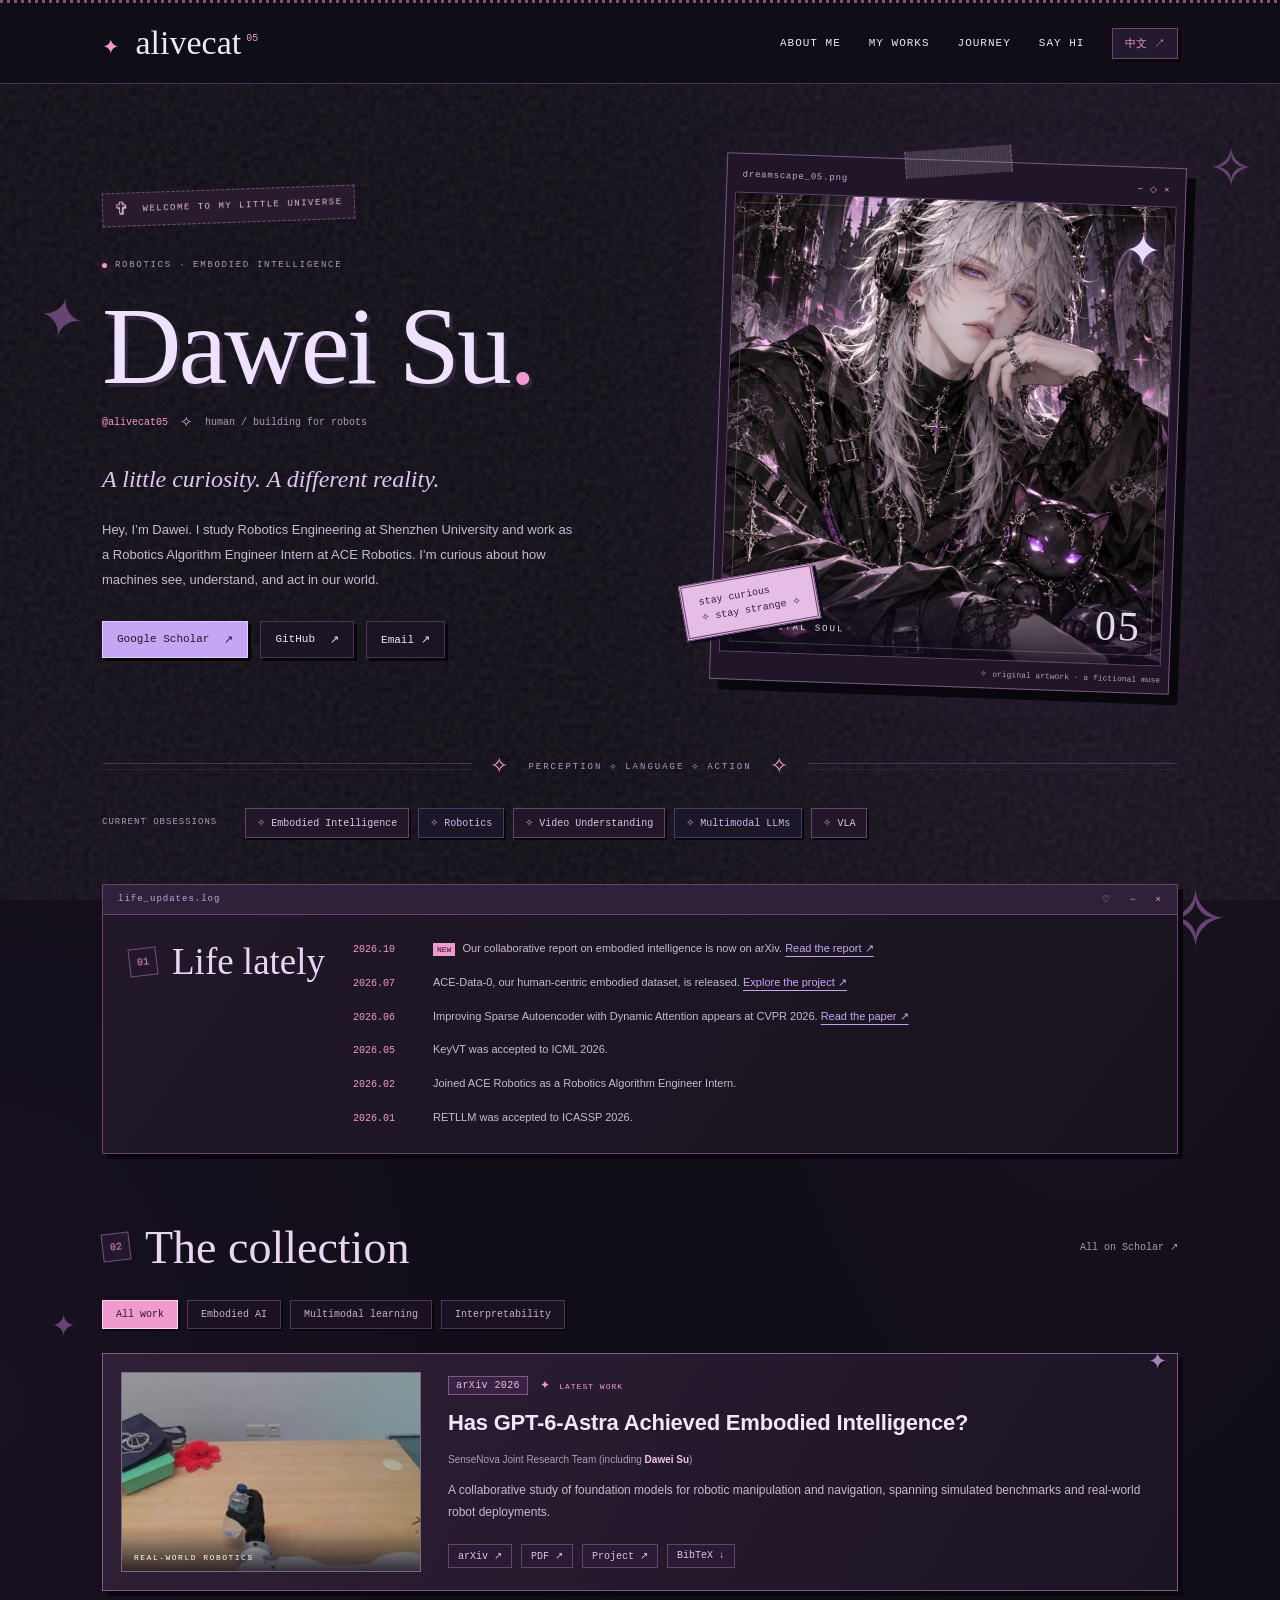
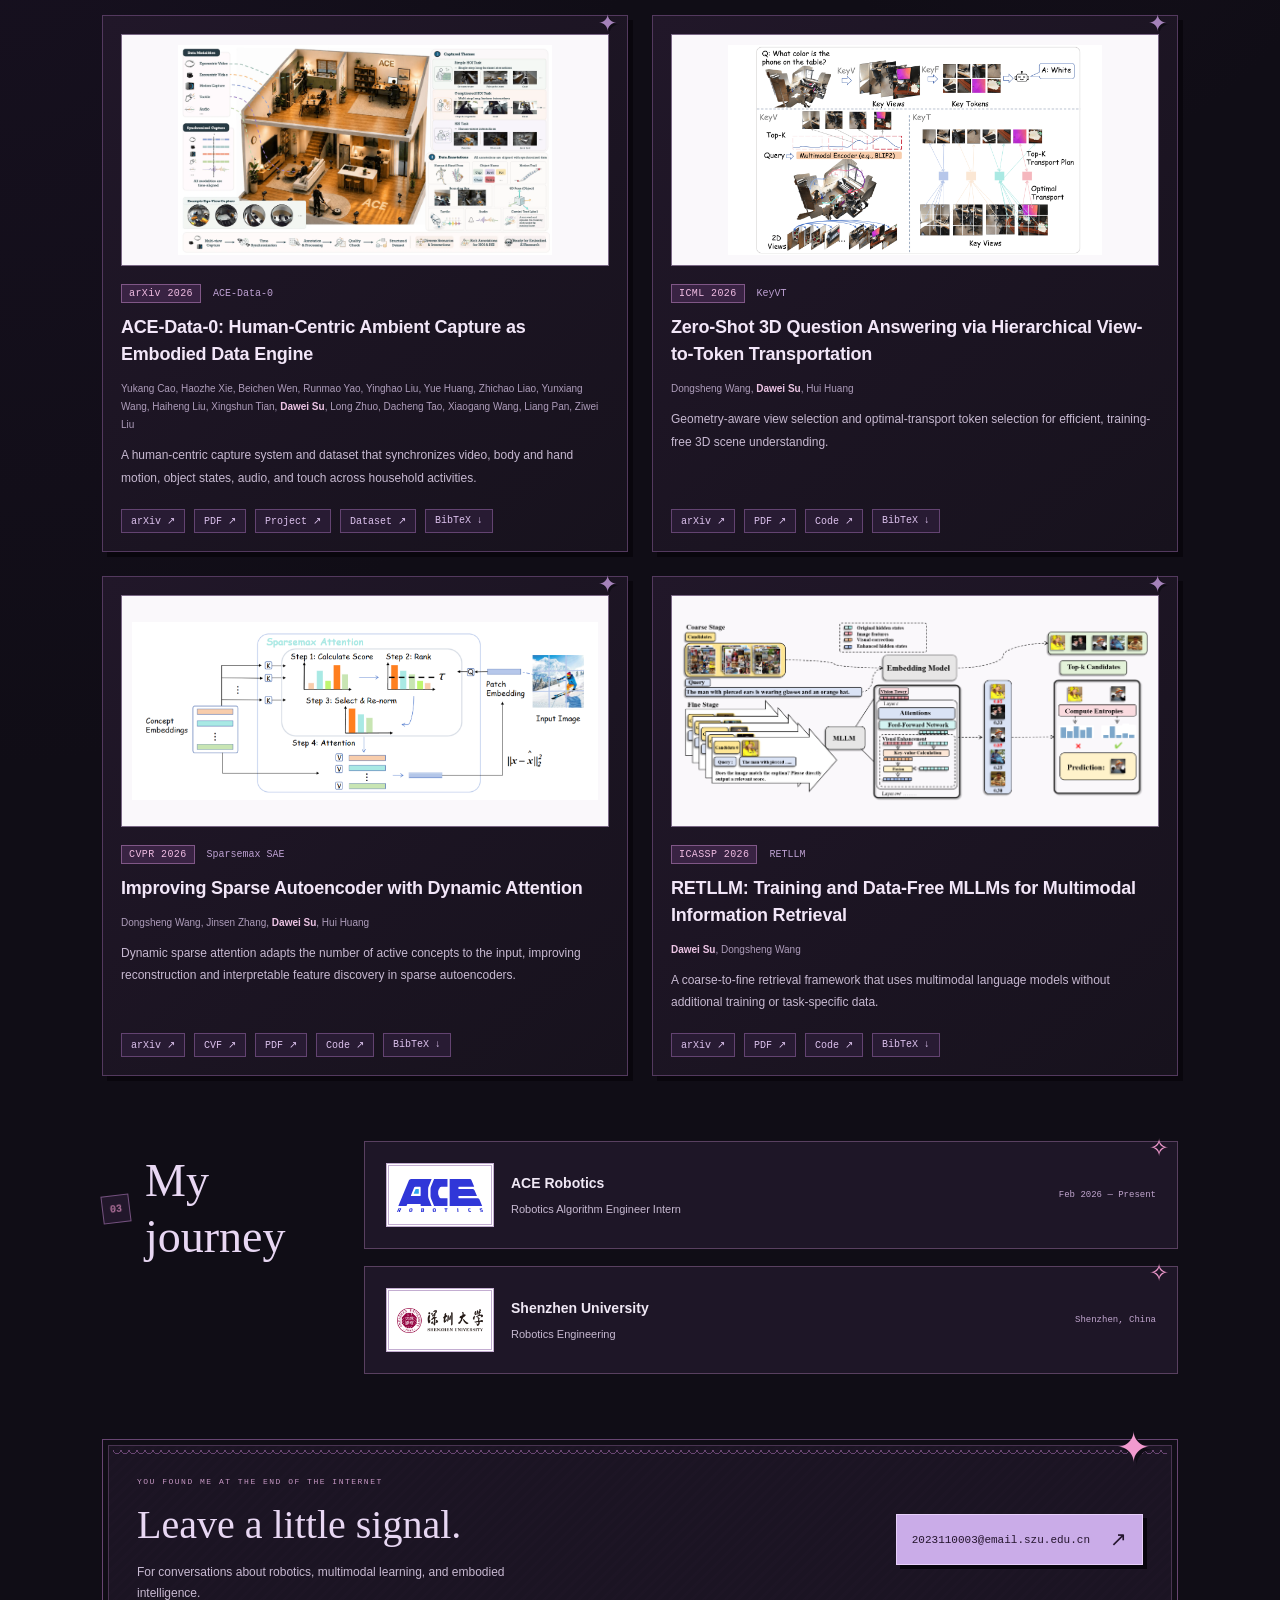
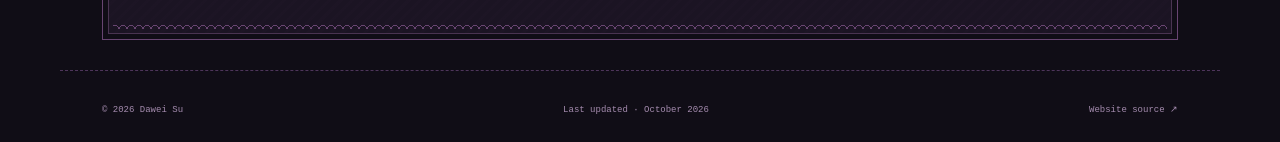
==== commit adac2ea2: "Redesign homepage with anime gothic artwork and dark scrapbook styling" ====
--- a/index.html
+++ b/index.html
@@ -3,7 +3,7 @@
 <head>
   <meta charset="UTF-8">
   <meta name="viewport" content="width=device-width, initial-scale=1">
-  <meta name="theme-color" content="#f8f8f3">
+  <meta name="theme-color" content="#100d16">
   <title>Dawei Su · Robotics & Embodied Intelligence</title>
   <meta name="description" content="Dawei Su, Robotics Engineering at Shenzhen University and Robotics Algorithm Engineer Intern at ACE Robotics. Research in embodied intelligence, robotics, video understanding, multimodal large language models and VLA.">
   <link rel="canonical" href="https://alivecat05.github.io/">
@@ -14,20 +14,22 @@
   <meta property="og:image" content="https://alivecat05.github.io/assets/social.png">
   <meta name="twitter:card" content="summary_large_image">
   <link rel="icon" href="assets/favicon.svg" type="image/svg+xml">
+  <link rel="preload" href="assets/fonts/unifrakturmaguntia.ttf" as="font" type="font/ttf" crossorigin>
   <link rel="stylesheet" href="styles.css">
   <script src="script.js" defer></script>
   <script type="application/ld+json">{"@context":"https://schema.org","@type":"Person","name":"Dawei Su","url":"https://alivecat05.github.io/","sameAs":["https://github.com/alivecat05","https://scholar.google.com/citations?user=609eIA8AAAAJ"],"affiliation":{"@type":"CollegeOrUniversity","name":"Shenzhen University"},"jobTitle":"Robotics Algorithm Engineer Intern","worksFor":{"@type":"Organization","name":"ACE Robotics"},"knowsAbout":["Embodied Intelligence","Robotics","Video Understanding","Multimodal Large Language Models","Vision-Language-Action Models"]}</script>
 </head>
 <body>
+  <div class="ambient-stars" aria-hidden="true"><span>✦</span><span>✧</span><span>✦</span><span>✧</span></div>
   <a class="skip-link" href="#main" data-en="Skip to content" data-zh="跳转到正文">Skip to content</a>
   <header class="site-header">
     <div class="header-inner">
-      <a class="wordmark" href="#about" aria-label="Dawei Su, home">ds<span class="wordmark-dot">.</span></a>
+      <a class="wordmark" href="#about" aria-label="Dawei Su, home"><span class="brand-star" aria-hidden="true">✦</span> alivecat<span class="wordmark-dot">05</span></a>
       <nav aria-label="Main navigation">
-        <a href="#about" data-en="About" data-zh="关于">About</a>
-        <a href="#publications" data-en="Publications" data-zh="论文">Publications</a>
-        <a href="#experience" data-en="Experience" data-zh="经历">Experience</a>
-        <a href="#contact" data-en="Contact" data-zh="联系">Contact</a>
+        <a href="#about" data-en="About me" data-zh="关于我">About me</a>
+        <a href="#publications" data-en="My works" data-zh="作品集">My works</a>
+        <a href="#experience" data-en="Journey" data-zh="足迹">Journey</a>
+        <a href="#contact" data-en="Say hi" data-zh="打个招呼">Say hi</a>
       </nav>
       <button id="language-toggle" class="language-toggle" type="button" aria-label="切换到中文" hidden>中文 <span aria-hidden="true">↗</span></button>
     </div>
@@ -36,37 +38,33 @@
   <main id="main" class="container">
     <section id="about" class="hero" aria-labelledby="name">
       <div class="hero-copy">
+        <div class="hello-tag"><span aria-hidden="true">✞</span><span data-en="WELCOME TO MY LITTLE UNIVERSE" data-zh="欢迎闯入我的小宇宙">WELCOME TO MY LITTLE UNIVERSE</span></div>
         <p class="eyebrow"><span class="status-dot"></span><span data-en="ROBOTICS · EMBODIED INTELLIGENCE" data-zh="机器人学 · 具身智能">ROBOTICS · EMBODIED INTELLIGENCE</span></p>
         <h1 id="name">Dawei Su<span class="name-dot">.</span></h1>
-        <p class="hero-tagline" data-en="From understanding to action." data-zh="从理解世界，到与世界交互。">From understanding to action.</p>
-        <p class="bio" data-en="I study Robotics Engineering at Shenzhen University. I am currently a Robotics Algorithm Engineer Intern at ACE Robotics, exploring embodied intelligence and the connection between perception, language, and action." data-zh="我来自深圳大学，专业为机器人工程。目前在大晓机器人担任机器人算法工程师实习生，关注具身智能，以及感知、语言与行动之间的联系。">I study Robotics Engineering at Shenzhen University. I am currently a Robotics Algorithm Engineer Intern at ACE Robotics, exploring embodied intelligence and the connection between perception, language, and action.</p>
+        <div class="handle-line"><span>@alivecat05</span><span class="tiny-cross" aria-hidden="true">✧</span><span data-en="human / building for robots" data-zh="人类 / 为机器人写代码">human / building for robots</span></div>
+        <p class="hero-tagline" data-en="A little curiosity. A different reality." data-zh="一点好奇心，另一种现实。">A little curiosity. A different reality.</p>
+        <p class="bio" data-en="Hey, I’m Dawei. I study Robotics Engineering at Shenzhen University and work as a Robotics Algorithm Engineer Intern at ACE Robotics. I’m curious about how machines see, understand, and act in our world." data-zh="嗨，我是 Dawei，来自深圳大学机器人工程专业，现在是大晓机器人的机器人算法工程师实习生。我好奇机器如何看见、理解，又如何与我们的世界交互。">Hey, I’m Dawei. I study Robotics Engineering at Shenzhen University and work as a Robotics Algorithm Engineer Intern at ACE Robotics. I’m curious about how machines see, understand, and act in our world.</p>
         <div class="profile-links">
           <a class="primary-link" href="https://scholar.google.com/citations?user=609eIA8AAAAJ&amp;hl=en" target="_blank" rel="noopener noreferrer">Google Scholar <span aria-hidden="true">↗</span></a>
           <a href="https://github.com/alivecat05" target="_blank" rel="noopener noreferrer">GitHub <span aria-hidden="true">↗</span></a>
           <a href="mailto:2023110003@email.szu.edu.cn" data-en="Email ↗" data-zh="邮件 ↗">Email ↗</a>
         </div>
       </div>
-      <aside class="research-figure" aria-label="Illustration of perception, reasoning and action">
-        <div class="figure-top"><span>RESEARCH SPACE</span><span>01 — 03</span></div>
-        <svg viewBox="0 0 340 260" aria-hidden="true" class="space-illustration">
-          <defs><pattern id="grid" width="20" height="20" patternUnits="userSpaceOnUse"><circle cx="1" cy="1" r=".7" fill="#bbc9bf"/></pattern></defs>
-          <rect width="340" height="260" fill="url(#grid)"/>
-          <g fill="none" stroke="#8ba398" stroke-width="1">
-            <path d="M48 184 170 250 301 176M170 250V93"/><path d="m65 153 105 58 107-58-105-58Z"/>
-            <path d="M65 153V69l107-59 105 59v84M65 69l105 59 107-59M170 128v83"/>
-            <path d="m65 112 105 58 107-59M118 40v143m107-143v142M118 183l107-58M118 99l107 58" opacity=".35"/>
-          </g>
-          <path d="M80 150c30-53 45 18 83-38s67 3 93-49" fill="none" stroke="#27634b" stroke-width="2.5" stroke-linecap="round"/>
-          <g fill="#27634b" stroke="#f1f4ed" stroke-width="4"><circle cx="80" cy="150" r="7"/><circle cx="163" cy="112" r="7"/><circle cx="256" cy="63" r="7"/></g>
-          <g fill="#53695d" font-family="monospace" font-size="10"><text x="42" y="204">x</text><text x="301" y="195">y</text><text x="180" y="239">z</text></g>
-        </svg>
-        <div class="figure-bottom"><span>PERCEPTION</span><span>→</span><span>REASONING</span><span>→</span><span>ACTION</span></div>
-        <p data-en="Learning to understand and interact with the physical world." data-zh="探索对物理世界的理解与交互。">Learning to understand and interact with the physical world.</p>
+      <aside class="art-panel" aria-label="Original gothic anime illustration">
+        <div class="art-window-bar"><span>dreamscape_05.png</span><span aria-hidden="true">− ◇ ×</span></div>
+        <div class="art-frame">
+          <img class="hero-art" src="assets/gothic-muse.png" alt="Original gothic anime character with silver hair, headphones and a small robotic cat" width="1024" height="1536" fetchpriority="high">
+          <span class="art-cross" aria-hidden="true">✦</span>
+          <div class="art-overlay" aria-hidden="true"><span>REAL WORLD<br> / DIGITAL SOUL</span><span>05</span></div>
+        </div>
+        <span class="art-sticker" aria-hidden="true">stay curious<br><b>✧ stay strange ✧</b></span>
+        <p class="art-credit" data-en="✧ original artwork · a fictional muse" data-zh="✧ 原创插画 · 虚构角色">✧ original artwork · a fictional muse</p>
       </aside>
     </section>
 
+    <div class="ornament-divider" aria-hidden="true"><span>✧</span><span>PERCEPTION ⟡ LANGUAGE ⟡ ACTION</span><span>✧</span></div>
     <section class="interests" aria-labelledby="interests-title">
-      <h2 id="interests-title" class="small-label" data-en="RESEARCH INTERESTS" data-zh="研究兴趣">RESEARCH INTERESTS</h2>
+      <h2 id="interests-title" class="small-label" data-en="CURRENT OBSESSIONS" data-zh="最近的执念">CURRENT OBSESSIONS</h2>
       <ul class="interest-list">
         <li data-en="Embodied Intelligence" data-zh="具身智能">Embodied Intelligence</li>
         <li data-en="Robotics" data-zh="机器人学">Robotics</li>
@@ -77,7 +75,8 @@
     </section>
 
     <section class="news section" aria-labelledby="news-title">
-      <div class="section-label"><span class="section-number">01</span><h2 id="news-title" data-en="Recent updates" data-zh="近期动态">Recent updates</h2></div>
+      <div class="window-bar"><span>life_updates.log</span><span aria-hidden="true">♡ &nbsp; − &nbsp; ×</span></div>
+      <div class="section-label"><span class="section-number">01</span><h2 id="news-title" data-en="Life lately" data-zh="最近在忙">Life lately</h2></div>
       <div class="news-list">
         <div class="news-item"><time datetime="2026-10">2026.10</time><p><span class="new-label" data-en="NEW" data-zh="最新">NEW</span> <span data-en="Our collaborative report on embodied intelligence is now on arXiv." data-zh="我参与的具身智能技术报告已在 arXiv 发布。">Our collaborative report on embodied intelligence is now on arXiv.</span> <a href="https://arxiv.org/abs/2610.22471" target="_blank" rel="noopener noreferrer" data-en="Read the report ↗" data-zh="阅读报告 ↗">Read the report ↗</a></p></div>
         <div class="news-item"><time datetime="2026-07">2026.07</time><p><span data-en="ACE-Data-0, our human-centric embodied dataset, is released." data-zh="我参与的以人为中心的具身数据集 ACE-Data-0 已发布。">ACE-Data-0, our human-centric embodied dataset, is released.</span> <a href="https://ace-data-engine.github.io/ACE-Data-0/" target="_blank" rel="noopener noreferrer" data-en="Explore the project ↗" data-zh="查看项目 ↗">Explore the project ↗</a></p></div>
@@ -90,7 +89,7 @@
 
     <section id="publications" class="section publications" aria-labelledby="pub-title">
       <div class="section-heading">
-        <div class="section-label"><span class="section-number">02</span><h2 id="pub-title" data-en="Selected publications" data-zh="精选论文">Selected publications</h2></div>
+        <div class="section-label"><span class="section-number">02</span><h2 id="pub-title" data-en="The collection" data-zh="我的研究收藏夹">The collection</h2></div>
         <a class="quiet-link" href="https://scholar.google.com/citations?user=609eIA8AAAAJ" target="_blank" rel="noopener noreferrer" data-en="All on Scholar ↗" data-zh="Scholar 完整列表 ↗">All on Scholar ↗</a>
       </div>
       <div class="filters" role="group" aria-label="Filter publications" hidden>
@@ -155,7 +154,7 @@
     </section>
 
     <section id="experience" class="section experience" aria-labelledby="experience-title">
-      <div class="section-label"><span class="section-number">03</span><h2 id="experience-title" data-en="Experience & education" data-zh="经历与教育">Experience & education</h2></div>
+      <div class="section-label"><span class="section-number">03</span><h2 id="experience-title" data-en="My journey" data-zh="一路走来">My journey</h2></div>
       <div class="experience-list">
         <article class="experience-row"><a class="org-logo" href="https://www.acerobotics.com/" target="_blank" rel="noopener noreferrer"><img src="assets/ace-robotics.svg" alt="ACE Robotics 大晓机器人" width="98" height="37" loading="lazy"></a><div class="experience-detail"><h3><a href="https://www.acerobotics.com/" target="_blank" rel="noopener noreferrer" data-en="ACE Robotics" data-zh="大晓机器人">ACE Robotics</a></h3><p data-en="Robotics Algorithm Engineer Intern" data-zh="机器人算法工程师实习生">Robotics Algorithm Engineer Intern</p></div><p class="experience-date" data-en="Feb 2026 — Present" data-zh="2026.02 — 至今">Feb 2026 — Present</p></article>
         <article class="experience-row"><a class="org-logo" href="https://www.szu.edu.cn/" target="_blank" rel="noopener noreferrer"><img src="assets/szu-logo.png" alt="Shenzhen University 深圳大学" width="300" height="86" loading="lazy"></a><div class="experience-detail"><h3><a href="https://www.szu.edu.cn/" target="_blank" rel="noopener noreferrer" data-en="Shenzhen University" data-zh="深圳大学">Shenzhen University</a></h3><p data-en="Robotics Engineering" data-zh="机器人工程专业">Robotics Engineering</p></div><p class="experience-date" data-en="Shenzhen, China" data-zh="中国 · 深圳">Shenzhen, China</p></article>
@@ -163,7 +162,8 @@
     </section>
 
     <section id="contact" class="contact section" aria-labelledby="contact-title">
-      <div><p class="eyebrow" data-en="LET’S CONNECT" data-zh="保持联系">LET’S CONNECT</p><h2 id="contact-title" data-en="Ideas are better shared." data-zh="期待交流，共同探索。">Ideas are better shared.</h2><p data-en="For conversations about robotics, multimodal learning, and embodied intelligence." data-zh="欢迎交流机器人学、多模态学习与具身智能相关研究。">For conversations about robotics, multimodal learning, and embodied intelligence.</p></div>
+      <span class="contact-star" aria-hidden="true">✦</span>
+      <div><p class="eyebrow" data-en="YOU FOUND ME AT THE END OF THE INTERNET" data-zh="你找到互联网角落里的我了">YOU FOUND ME AT THE END OF THE INTERNET</p><h2 id="contact-title" data-en="Leave a little signal." data-zh="留下一点电波吧。">Leave a little signal.</h2><p data-en="For conversations about robotics, multimodal learning, and embodied intelligence." data-zh="欢迎交流机器人学、多模态学习与具身智能相关研究。">For conversations about robotics, multimodal learning, and embodied intelligence.</p></div>
       <a class="contact-link" href="mailto:2023110003@email.szu.edu.cn">2023110003@email.szu.edu.cn <span aria-hidden="true">↗</span></a>
     </section>
   </main>
--- a/styles.css
+++ b/styles.css
@@ -1,14 +1,30 @@
 @charset "UTF-8";
-:root{--bg:#f8f8f3;--ink:#24372d;--body:#4f5b53;--muted:#68736b;--green:#2d6449;--line:#dce1d7;--pale:#edf1e8;--serif:Georgia,"Times New Roman","Noto Serif SC",serif;--sans:Inter,-apple-system,BlinkMacSystemFont,"Segoe UI","PingFang SC","Microsoft YaHei",sans-serif}
-*{box-sizing:border-box}html{scroll-behavior:smooth;scroll-padding-top:100px}body{margin:0;background:var(--bg);color:var(--ink);font-family:var(--sans);font-size:15px;line-height:1.75;-webkit-font-smoothing:antialiased}::selection{background:#d5e5d4}a{color:inherit;text-decoration:none}a:hover{color:var(--green)}button{font:inherit;cursor:pointer}a,button{touch-action:manipulation}a:focus-visible,button:focus-visible{outline:2px solid var(--green);outline-offset:5px}button[hidden],[hidden]{display:none!important}.container,.header-inner{max-width:1080px;margin:0 auto;padding:0 36px}.site-header{border-bottom:1px solid var(--line);background:rgba(248,248,243,.96);position:sticky;top:0;z-index:10;backdrop-filter:blur(12px)}.header-inner{height:84px;display:flex;align-items:center;justify-content:space-between;gap:24px}.wordmark{font-family:var(--serif);font-weight:bold;font-size:36px;line-height:1;letter-spacing:-3px}.wordmark-dot{color:#789469}.header-inner nav{display:flex;gap:32px;margin-left:auto;font-size:13px}.header-inner nav a{position:relative}.header-inner nav a:after{content:"";position:absolute;bottom:-6px;left:0;width:0;height:1px;background:var(--green);transition:width .2s}.header-inner nav a:hover:after{width:100%}.language-toggle{border:1px solid var(--line);background:none;padding:6px 12px;font-size:12px;color:var(--ink);margin-left:18px;border-radius:4px}.language-toggle:hover{background:var(--pale)}.hero{display:grid;grid-template-columns:1.75fr 1fr;gap:68px;align-items:center;padding:80px 0 55px}.eyebrow,.small-label{font-size:10px;letter-spacing:1.6px;font-weight:600;line-height:1.6}.eyebrow{display:flex;align-items:center;gap:9px;margin:0 0 20px}.status-dot{height:6px;width:6px;border-radius:50%;background:var(--green)}h1{font-family:var(--serif);font-size:88px;line-height:1.05;letter-spacing:-4px;font-weight:400;margin:0 0 15px}.name-dot{color:#789469}.hero-tagline{font-family:var(--serif);font-size:25px;font-style:italic;color:var(--green);margin:0 0 23px}.bio{font-size:15px;line-height:1.9;color:var(--body);max-width:560px;margin:0}.profile-links{display:flex;align-items:center;gap:25px;font-size:12px;margin-top:27px;font-weight:600}.profile-links a{display:inline-flex;gap:20px;align-items:center}.profile-links a:not(.primary-link):hover{text-decoration:underline;text-underline-offset:5px}.primary-link{background:var(--ink);color:white;padding:10px 15px;border-radius:3px}.primary-link:hover{background:var(--green);color:white}.research-figure{padding:18px 18px 0;background:var(--pale);border:1px solid #dfe6d9;border-radius:3px;transform:rotate(1.5deg)}.figure-top{display:flex;justify-content:space-between;font-family:monospace;font-size:9px;letter-spacing:.8px;color:#5c7161}.space-illustration{display:block;width:100%;margin:17px auto 8px}.figure-bottom{display:flex;justify-content:space-between;font-family:monospace;font-size:8px;letter-spacing:.2px;gap:4px;border-top:1px solid #d4dfcf;padding-top:14px}.research-figure p{font-size:11px;line-height:1.7;color:var(--muted);margin:11px 0 17px;max-width:220px}.interests{display:flex;gap:24px;align-items:center;padding:24px 0 27px;border-top:1px solid var(--line);border-bottom:1px solid var(--line)}.small-label{margin:0;white-space:nowrap;color:var(--muted);font-size:9px;letter-spacing:1px}.interest-list{display:flex;flex-wrap:wrap;list-style:none;gap:9px;margin:0;padding:0}.interest-list li{font-size:11px;border:1px solid #d7dfd2;padding:4px 10px;border-radius:4px;background:#f2f5ed;white-space:nowrap}.section{padding-top:48px;padding-bottom:10px}.section-label{display:flex;align-items:baseline;gap:14px}.section-number{font-family:monospace;font-size:11px;color:#7a8b7c}.section h2{font-family:var(--serif);font-size:28px;font-weight:400;line-height:1.3;letter-spacing:-.5px;margin:0}.news{display:grid;grid-template-columns:260px 1fr;gap:30px;padding-top:44px;padding-bottom:36px;border-bottom:1px solid var(--line)}.news h2{font-size:25px}.news-list{display:grid;gap:13px}.news-item{display:grid;grid-template-columns:70px 1fr;gap:18px;font-size:12px;align-items:baseline}.news-item time{font-family:monospace;font-size:11px;color:var(--muted)}.news-item p{margin:0;color:var(--body)}.news-item a{color:var(--green);white-space:nowrap;border-bottom:1px solid #b2c7b1}.new-label{font-size:8px;letter-spacing:.5px;background:#e5eddc;color:#355538;border-radius:2px;padding:3px 5px;margin-right:4px;font-weight:700}.section-heading{display:flex;justify-content:space-between;align-items:center;gap:20px}.quiet-link{font-size:11px;color:var(--muted);white-space:nowrap}.quiet-link:hover{text-decoration:underline}.filters{display:flex;gap:8px;margin:24px 0 2px}.filter{font-size:11px;line-height:1.5;border:1px solid transparent;padding:7px 13px;border-radius:4px;background:none;color:var(--muted)}.filter:hover{background:var(--pale)}.filter.active{background:var(--ink);color:white}.publication{display:grid;grid-template-columns:258px 1fr;gap:30px;padding:30px 0;border-bottom:1px solid var(--line);align-items:center}.paper-image{position:relative;display:block;overflow:hidden;aspect-ratio:1.5;background:white;border:1px solid var(--line);border-radius:4px;padding:12px}.paper-image img{width:100%;height:100%;object-fit:contain;display:block;transition:transform .25s}.paper-image:hover img{transform:scale(1.035)}.robot-image{padding:0;background:#242927}.robot-image img{object-fit:cover;object-position:center}.image-caption{position:absolute;bottom:0;left:0;right:0;padding:12px 14px 9px;background:linear-gradient(transparent,rgba(0,0,0,.7));font-size:8px;letter-spacing:1.1px;color:white}.paper-meta{display:flex;align-items:center;gap:12px;font-size:10px;margin-bottom:9px}.venue{font-weight:700;color:var(--green);letter-spacing:.5px}.latest{font-family:monospace;font-size:8px;background:#e9efdf;padding:2px 6px;border-radius:2px;color:#526a40}.paper-shortname{font-size:10px;color:var(--muted)}.paper-body h3{font-size:18px;line-height:1.5;font-weight:600;letter-spacing:-.3px;margin:0 0 7px}.authors{font-size:11px;color:var(--muted);margin:0 0 8px}.authors strong{color:var(--ink);font-weight:600}.paper-description{font-size:12px;color:var(--body);line-height:1.8;margin:0 0 13px}.paper-links{display:flex;gap:18px;font-size:10px;font-weight:600;color:var(--green);flex-wrap:wrap}.paper-links a{border-bottom:1px solid #b9cab3;line-height:1.7}.paper-links a:hover{border-bottom-color:var(--green)}.experience{display:grid;grid-template-columns:260px 1fr;gap:30px;padding-bottom:45px;border-bottom:1px solid var(--line)}.experience h2{max-width:200px}.experience-list{display:grid;gap:30px}.experience-row{display:flex;gap:16px;align-items:center}.org-symbol{height:44px;width:44px;flex-shrink:0;display:flex;align-items:center;justify-content:center;background:#e7eddf;font-family:var(--serif);font-size:24px;border-radius:3px;color:var(--green);line-height:1}.org-symbol span{font-size:13px}.org-symbol.university{background:#ece7e9;color:#79546a}.experience-detail h3{font-size:14px;font-weight:600;line-height:1.4;margin:0 0 6px}.experience-detail p{font-size:11px;color:var(--muted);margin:0}.experience-date{font-family:monospace;white-space:nowrap;margin:0 0 0 auto;font-size:10px;color:var(--muted)}.contact{display:flex;align-items:center;justify-content:space-between;gap:40px;padding:46px 0 50px}.contact .eyebrow{font-size:9px;margin-bottom:12px}.contact h2{font-size:29px}.contact p:not(.eyebrow){font-size:12px;color:var(--muted);max-width:390px;margin:13px 0 0}.contact-link{border-bottom:1px solid #a9bda3;font-size:13px;white-space:nowrap;display:flex;gap:23px;padding-bottom:7px}.contact-link span{font-size:19px}.footer{border-top:1px solid var(--line);padding-top:20px;padding-bottom:24px;display:flex;justify-content:space-between;gap:20px;font-size:10px;color:var(--muted)}.footer p{margin:0}.footer a:hover{text-decoration:underline}.sr-only{position:absolute;width:1px;height:1px;padding:0;margin:-1px;overflow:hidden;clip:rect(0,0,0,0);white-space:nowrap;border:0}.skip-link{position:fixed;left:12px;top:-80px;padding:10px 18px;background:var(--ink);color:white;z-index:20}.skip-link:focus{top:12px}
-.filters{flex-wrap:wrap}
-@media(min-width:1400px){.hero{padding-top:90px;padding-bottom:65px}}
-@media(max-width:900px){.hero{gap:35px;grid-template-columns:1.6fr 1fr}h1{font-size:76px}.hero-tagline{font-size:23px}.interests{align-items:flex-start;flex-direction:column;gap:14px}.news,.experience{grid-template-columns:210px 1fr;gap:20px}.publication{grid-template-columns:215px 1fr;gap:25px}.experience-row{flex-wrap:wrap}.experience-date{margin-left:60px;margin-top:-12px}.contact-link{font-size:11px;gap:12px}}
-@media(max-width:680px){html{scroll-padding-top:85px}.container,.header-inner{padding-left:22px;padding-right:22px}.header-inner{height:70px;gap:15px}.wordmark{font-size:30px}.header-inner nav{gap:16px;font-size:11px}.header-inner nav a:first-child{display:none}.language-toggle{margin-left:0;font-size:10px;padding:5px 8px}.hero{grid-template-columns:1fr;padding:48px 0 32px;gap:30px}h1{font-size:74px;letter-spacing:-3px}.hero .eyebrow{font-size:9px;letter-spacing:1.3px;margin-bottom:18px}.hero-tagline{font-size:24px}.bio{font-size:14px}.profile-links{font-size:11px;gap:23px}.research-figure{display:none}.interests{padding:23px 0;gap:14px}.interest-list{gap:7px}.interest-list li{font-size:10px;padding:4px 9px}.news,.experience{grid-template-columns:1fr;gap:23px}.section{padding-top:32px}.news{padding-bottom:29px}.news-item{grid-template-columns:61px 1fr;gap:12px;font-size:11px}.section h2{font-size:25px}.section-label{gap:10px}.section-heading{align-items:baseline;gap:10px}.quiet-link{font-size:9px}.filters{margin-top:20px;gap:4px}.filter{font-size:10px;padding:7px 10px}.publication{grid-template-columns:1fr;gap:20px;padding:26px 0}.paper-image{aspect-ratio:1.9;max-width:none}.paper-body h3{font-size:17px}.paper-description{font-size:12px}.authors{font-size:11px}.paper-links{font-size:11px;gap:21px}.experience{padding-bottom:32px}.experience h2{max-width:none}.experience-date{margin-left:auto;margin-top:0;font-size:9px}.experience-detail p{font-size:10px}.org-symbol{height:38px;width:38px}.experience-row{gap:12px}.contact{display:block;padding-top:34px;padding-bottom:36px}.contact h2{font-size:27px}.contact-link{display:inline-flex;margin-top:26px;font-size:12px;gap:35px}.footer{flex-wrap:wrap;gap:10px;font-size:9px}.footer p:nth-child(2){margin-left:auto}.footer a{width:100%}}
-@media(max-width:370px){.header-inner nav{gap:10px}.header-inner{gap:10px}.container,.header-inner{padding-left:17px;padding-right:17px}h1{font-size:65px}.section h2{font-size:22px}.experience-date{margin-left:50px;margin-top:-8px}}
-@media(max-width:680px){h1{font-size:clamp(50px,16vw,68px);white-space:nowrap}}
-.experience-row{display:grid;grid-template-columns:112px minmax(0,1fr) auto;gap:16px}.org-logo{display:flex;align-items:center;justify-content:center;width:112px;min-height:62px;padding:7px;background:white;border:1px solid var(--line);border-radius:4px}.org-logo img{display:block;width:100%;height:auto;max-height:48px;object-fit:contain}.experience-date{margin:0}
-@media(max-width:900px){.experience-row{grid-template-columns:100px minmax(0,1fr);gap:5px 16px}.org-logo{width:100px;grid-row:1 / 3}.experience-date{grid-column:2;margin:0}.experience-detail{align-self:end}}
-@media(max-width:680px){.experience-row{grid-template-columns:96px minmax(0,1fr);gap:5px 14px}.org-logo{width:96px;min-height:60px}.experience-date{margin:0}.experience-detail p{font-size:11px}}
-@media(prefers-reduced-motion:reduce){html{scroll-behavior:auto}*,*:before,*:after{transition:none!important}}
-@media print{body{background:white}.site-header,.research-figure,.filters,.footer,.profile-links,.contact{display:none!important}.hero{display:block;padding-top:20px}.container{max-width:none}.section,.publication{break-inside:avoid}.publication{grid-template-columns:180px 1fr}.news{display:block}.news-list{margin-top:20px}a{color:inherit}}
+@font-face{font-family:Unifraktur;src:url("assets/fonts/unifrakturmaguntia.ttf") format("truetype");font-weight:400;font-style:normal;font-display:swap}
+:root{color-scheme:dark;--bg:#100d16;--panel:#191320;--ink:#f0e8f5;--body:#c7b9d1;--muted:#ad99bc;--pink:#f19ace;--lilac:#c6a6f4;--line:#493451;--gothic:Unifraktur,Georgia,serif;--sans:"Segoe UI","PingFang SC","Microsoft YaHei",sans-serif;--mono:"SFMono-Regular",Consolas,monospace}
+*{box-sizing:border-box}html{scroll-behavior:smooth;scroll-padding-top:105px}
+body{margin:0;color:var(--ink);background:radial-gradient(ellipse at 85% 13%,#38203f50,transparent 32%),radial-gradient(ellipse at 0 42%,#26183555,transparent 35%),var(--bg);font-family:var(--sans);font-size:15px;line-height:1.75;-webkit-font-smoothing:antialiased}
+body:before{content:"";position:fixed;inset:0;pointer-events:none;z-index:-1;opacity:.17;background-image:url("data:image/svg+xml,%3Csvg viewBox='0 0 180 180' xmlns='http://www.w3.org/2000/svg'%3E%3Cfilter id='n'%3E%3CfeTurbulence type='fractalNoise' baseFrequency='.82' numOctaves='3' stitchTiles='stitch'/%3E%3C/filter%3E%3Crect width='100%25' height='100%25' opacity='.6' filter='url(%23n)'/%3E%3C/svg%3E")}
+::selection{color:#190f24;background:var(--pink)}a{color:inherit;text-decoration:none;transition:color .2s,background .2s,transform .2s}a:hover{color:var(--pink)}button{font:inherit;cursor:pointer}a,button{touch-action:manipulation}a:focus-visible,button:focus-visible{outline:2px solid var(--pink);outline-offset:5px}[hidden]{display:none!important}
+.container,.header-inner{max-width:1160px;margin:0 auto;padding:0 42px}
+.ambient-stars{pointer-events:none;position:absolute;inset:100px 0 auto;overflow:hidden;height:1800px;z-index:-1;color:#684475}.ambient-stars span{position:absolute;font-size:55px}.ambient-stars span:nth-child(1){left:3%;top:170px;transform:rotate(12deg)}.ambient-stars span:nth-child(2){right:4%;top:750px;font-size:80px}.ambient-stars span:nth-child(3){left:4%;top:1200px;font-size:30px}.ambient-stars span:nth-child(4){right:2%;top:20px}
+.site-header{position:sticky;top:0;z-index:20;background:#100d16ed;border-bottom:1px solid var(--line);backdrop-filter:blur(14px)}.site-header:before{content:"";display:block;height:3px;background:repeating-linear-gradient(90deg,var(--pink) 0 3px,transparent 3px 7px);opacity:.5}.header-inner{min-height:80px;display:flex;align-items:center;gap:28px}
+.wordmark{font-family:var(--gothic);font-size:34px;line-height:1.2;white-space:nowrap}.wordmark-dot{font-family:var(--mono);font-size:10px;margin-left:5px;color:var(--pink);vertical-align:super}.brand-star{font-family:Georgia,serif;color:var(--pink);font-size:21px;margin-right:7px}.header-inner nav{display:flex;gap:28px;margin-left:auto;font:11px var(--mono);text-transform:uppercase;letter-spacing:1px}.header-inner nav a{padding:12px 0}.language-toggle{background:#251a2d;color:var(--pink);border:1px solid #694675;padding:7px 12px;box-shadow:3px 3px 0 #08060c;font:11px var(--mono)}.language-toggle:hover{background:#3b2644}
+.hero{display:grid;grid-template-columns:1.2fr 1fr;gap:64px;align-items:center;padding:76px 0 66px;position:relative}.hero-copy{position:relative;min-width:0}.hello-tag{display:inline-flex;gap:12px;align-items:center;font:9px var(--mono);letter-spacing:1.5px;color:#e1b8d8;padding:7px 11px;border:1px dashed #795177;transform:rotate(-2deg);margin-bottom:35px;background:#281b2e}.hello-tag>span:first-child{font-size:18px;line-height:1}
+.eyebrow,.small-label{font:9px var(--mono);letter-spacing:1.7px;font-weight:400;line-height:1.7}.eyebrow{display:flex;gap:8px;align-items:center;color:var(--muted);margin:0 0 14px}.status-dot{width:5px;height:5px;border-radius:50%;background:var(--pink);box-shadow:0 0 10px #f19ace80}
+h1{font-family:var(--gothic);font-size:clamp(80px,8.6vw,124px);font-weight:400;line-height:1.07;margin:0 0 8px;letter-spacing:-3px;white-space:nowrap;color:#efe2ff;text-shadow:3px 4px 0 #694d8050}.name-dot{color:var(--pink)}.handle-line{display:flex;align-items:center;flex-wrap:wrap;gap:12px;font:10px var(--mono);color:var(--muted);margin:0 0 28px}.handle-line>span:first-child{color:var(--pink)}.tiny-cross{font-size:15px;color:#c6a6f4}.hero-tagline{font-family:Georgia,"Songti SC",serif;font-style:italic;font-size:24px;line-height:1.6;max-width:420px;margin:0 0 18px;color:#dfc6f2}.bio{font-size:13px;line-height:1.95;color:var(--body);margin:0;max-width:480px}
+.profile-links{display:flex;gap:12px;align-items:center;flex-wrap:wrap;margin-top:28px;font:11px var(--mono)}.profile-links a{padding:11px 14px;border:1px solid var(--line);background:#1b1424;display:flex;align-items:center;gap:15px;box-shadow:3px 3px 0 #060409}.profile-links .primary-link{background:var(--lilac);border-color:#e2cbff;color:#22152b}.profile-links a:hover{transform:translate(-2px,-2px);border-color:var(--pink)}.profile-links .primary-link:hover{background:var(--pink);color:#201226}
+.art-panel{position:relative;margin:0;transform:rotate(2deg);padding:8px;background:#201628;border:1px solid #785883;box-shadow:9px 10px 0 #09060e,0 0 60px #61347518;min-width:0}.art-panel:before{content:"";position:absolute;width:105px;height:27px;top:-13px;left:calc(50% - 52px);background:repeating-linear-gradient(90deg,#d0bad326 0 1px,#d0bad338 1px 3px);transform:rotate(-6deg);z-index:3;border-left:1px dashed #a78caa90;border-right:1px dashed #a78caa90}.art-window-bar{display:flex;justify-content:space-between;gap:12px;padding:8px 7px 11px;font:9px var(--mono);letter-spacing:.8px;color:#c7a9d6}.art-window-bar>span:last-child{color:var(--pink)}.art-frame{position:relative;height:460px;overflow:hidden;border:1px solid #65426f;background:#1b1024}.hero-art{width:100%;height:100%;display:block;object-fit:cover;object-position:center 35%}.art-frame:after{content:"";position:absolute;inset:9px;border:1px solid #f2d3ff38;pointer-events:none}.art-cross{position:absolute;right:13px;top:5px;color:#ead9ff;font-size:44px;text-shadow:0 0 20px #ad7ee4}.art-overlay{position:absolute;bottom:0;left:0;right:0;padding:35px 20px 17px;display:flex;justify-content:space-between;align-items:flex-end;background:linear-gradient(transparent,#100a1bdb);color:#e7d7ee;font:9px/1.7 var(--mono);letter-spacing:2px}.art-overlay>span:last-child{font-size:42px;font-family:var(--gothic);line-height:1}.art-sticker{position:absolute;bottom:49px;left:-31px;background:#e6bde4;color:#332039;padding:9px 15px;font:10px/1.6 var(--mono);transform:rotate(-12deg);border:3px double #67416e;box-shadow:3px 3px 0 #100a1b}.art-sticker b{font-weight:400}.art-credit{margin:9px 0 1px;text-align:right;font:8px var(--mono);color:#b49cbe}
+.ornament-divider{display:flex;align-items:center;justify-content:center;gap:18px;color:#b795c4;font:9px var(--mono);letter-spacing:2px}.ornament-divider:before,.ornament-divider:after{content:"";height:5px;flex:1;border-top:1px solid var(--line);border-bottom:1px solid #302137}.ornament-divider>span:not(:nth-child(2)){font-size:22px;color:var(--pink)}.interests{display:flex;align-items:center;gap:28px;padding:28px 0 35px}.small-label{margin:0;white-space:nowrap;color:var(--muted);font-size:9px;letter-spacing:1px}.interest-list{display:flex;gap:9px;flex-wrap:wrap;padding:0;margin:0;list-style:none}.interest-list li{font:10px var(--mono);border:1px solid #66456d;padding:8px 11px;background:#211728;color:#dbc5e6;box-shadow:2px 2px 0 #08050d}.interest-list li:before{content:"✧ ";color:var(--pink)}.interest-list li:nth-child(2n){border-color:#493c67;background:#1c1728;color:#ceb7ec}
+.section{padding:54px 0 0}.section-label{display:flex;align-items:center;gap:15px;min-width:0}.section-number{font:10px var(--mono);width:28px;height:28px;display:grid;place-items:center;flex-shrink:0;border:1px solid #755180;transform:rotate(-7deg);background:#22172b;color:var(--pink)}.section h2{font-family:var(--gothic);font-size:46px;line-height:1.2;font-weight:400;margin:0;color:#e8d7f3}.section-heading{display:flex;align-items:center;justify-content:space-between;gap:20px}.quiet-link{font:10px var(--mono);color:var(--muted);white-space:nowrap}.quiet-link:hover{text-decoration:underline;text-underline-offset:5px}
+.news{padding:0 26px 25px;margin-top:11px;display:grid;grid-template-columns:200px 1fr;gap:24px;background:linear-gradient(125deg,#211829,#18131e);border:1px solid #63456e;box-shadow:5px 5px 0 #08050e;position:relative}.window-bar{grid-column:1/-1;margin:0 -26px;padding:9px 15px;display:flex;justify-content:space-between;background:#30213b;border-bottom:1px solid #63456e;color:#c3a4d4;font:9px var(--mono);letter-spacing:1px}.window-bar>span:last-child{color:var(--pink)}.news .section-label{align-self:start;padding-top:1px}.news h2{font-size:37px}.news-list{display:grid;gap:14px}.news-item{display:grid;grid-template-columns:64px 1fr;gap:16px;align-items:baseline;font-size:11px}.news-item time{font:10px var(--mono);color:var(--pink)}.news-item p{margin:0;color:var(--body);line-height:1.8}.news-item a{color:var(--lilac);text-decoration:underline;text-underline-offset:4px}.new-label{font:8px var(--mono);color:#27162e;background:var(--pink);padding:2px 4px;margin-right:4px}
+.publications{padding-top:66px}.filters{display:flex;flex-wrap:wrap;gap:9px;margin:25px 0 24px}.filter{padding:8px 13px;border:1px solid #4f3659;color:#c5b0d3;background:#1a1221;font:10px var(--mono);box-shadow:2px 2px 0 #08050e}.filter:hover{border-color:var(--pink);color:var(--pink)}.filter.active{background:var(--pink);color:#2b1731;border-color:#ffd5f2}.publication-list{display:grid;grid-template-columns:repeat(2,minmax(0,1fr));gap:24px;align-items:stretch}.publication{position:relative;display:flex;flex-direction:column;min-width:0;padding:18px;background:linear-gradient(140deg,#211729,#17121d);border:1px solid #53395e;box-shadow:5px 5px 0 #09060d;transition:border-color .2s,transform .2s}.publication:before{content:"✦";position:absolute;right:10px;top:-13px;z-index:1;font-size:23px;color:#a582ba;text-shadow:2px 2px var(--bg)}.publication:hover{border-color:#a273b3;transform:translateY(-3px)}.publication.featured{grid-column:1/-1;display:grid;grid-template-columns:300px minmax(0,1fr);gap:27px;align-items:center;border-color:#805a87;background:linear-gradient(120deg,#302037,#1b1423)}
+.paper-image{display:block;position:relative;aspect-ratio:2.1;background:#faf8fb;padding:10px;overflow:hidden;border:1px solid #796784;flex-shrink:0}.paper-image img{width:100%;height:100%;object-fit:contain;display:block}.robot-image{padding:0;background:#211725;aspect-ratio:1.5}.robot-image img{object-fit:cover}.image-caption{position:absolute;bottom:0;left:0;right:0;padding:25px 12px 9px;font:8px var(--mono);letter-spacing:1.5px;background:linear-gradient(transparent,#0b0814cc);color:#fff}.paper-body{padding-top:18px;display:flex;flex-direction:column;flex:1;min-width:0}.featured .paper-body{padding-top:0}.paper-meta{display:flex;gap:12px;align-items:center;flex-wrap:wrap;margin:0 0 11px;font:10px var(--mono)}.venue{padding:3px 7px;background:#392343;color:#efbce2;border:1px solid #805787;letter-spacing:.4px}.latest{color:var(--pink);font:8px var(--mono);letter-spacing:1px}.latest:before{content:"✦ ";font-size:12px}.paper-shortname{font:10px var(--mono);color:#bda0d2}.paper-body h3{font-size:18px;line-height:1.5;letter-spacing:-.2px;font-weight:600;margin:0 0 12px;color:#f2e6f8}.featured .paper-body h3{font-size:22px}.authors{font-size:10px;color:#ad9cba;line-height:1.8;margin:0 0 10px}.authors strong{color:#edc5e5;font-weight:600}.paper-description{font-size:12px;line-height:1.85;color:var(--body);margin:0 0 20px}.paper-links{display:flex;flex-wrap:wrap;gap:9px;margin-top:auto;font:10px var(--mono)}.paper-links a{color:#ddc2ee;background:#281b33;padding:5px 9px;border:1px solid #634371}.paper-links a:hover{background:#563560;color:#ffe0f5;border-color:var(--pink)}
+.experience{display:grid;grid-template-columns:230px minmax(0,1fr);gap:32px;padding-top:65px}.experience>.section-label{align-self:start;margin-top:12px}.experience-list{display:grid;gap:17px}.experience-row{display:grid;grid-template-columns:108px minmax(0,1fr) auto;gap:17px;align-items:center;padding:21px;background:#1e1627;border:1px solid #594060;position:relative}.experience-row:after{content:"✧";position:absolute;right:8px;top:-15px;color:var(--pink);font-size:24px}.org-logo{background:#fff;border:3px double #c3add1;padding:8px;width:108px;min-height:64px;display:flex;align-items:center;justify-content:center}.org-logo img{width:100%;height:auto;max-height:48px;object-fit:contain;display:block}.experience-detail h3{font-size:14px;margin:0 0 6px;font-weight:600;line-height:1.5}.experience-detail p{font-size:11px;line-height:1.7;margin:0;color:var(--body)}.experience-date{font:9px/1.8 var(--mono);white-space:nowrap;margin:0;color:#c0a5ce}
+.contact{position:relative;margin:65px 0 0;padding:35px 34px;display:flex;justify-content:space-between;gap:30px;align-items:center;border:1px solid #674571;background:repeating-linear-gradient(135deg,#34213b12 0 3px,transparent 3px 8px),#1b1423;box-shadow:inset 0 0 0 5px var(--bg),inset 0 0 0 6px #493451}.contact:before,.contact:after{content:"";position:absolute;left:10px;right:10px;height:7px;background:radial-gradient(circle at 4px 0,transparent 3px,#684571 3px 4px,transparent 4px);background-size:8px 7px}.contact:before{top:10px}.contact:after{bottom:10px;transform:rotate(180deg)}.contact-star{position:absolute;right:26px;top:-29px;font-size:42px;color:var(--pink);text-shadow:3px 3px var(--bg)}.contact .eyebrow{font-size:8px;letter-spacing:1.5px;color:#c597c3;margin-bottom:12px}.contact h2{font-size:40px}.contact p:not(.eyebrow){max-width:390px;font-size:12px;color:var(--body);margin:13px 0 0}.contact-link{display:flex;gap:20px;align-items:center;font:11px var(--mono);padding:12px 15px;background:#caace8;color:#24152e;border:1px solid #e7cffa;box-shadow:4px 4px 0 #08050d;white-space:nowrap}.contact-link:hover{background:var(--pink);color:#24152e;transform:rotate(-2deg)}.contact-link span{font-size:20px}
+.footer{display:flex;justify-content:space-between;gap:20px;font:9px/1.8 var(--mono);color:#a58caf;padding-top:31px;padding-bottom:31px;margin-top:30px;border-top:1px dashed #4e355b}.footer p{margin:0}.footer a:hover{text-decoration:underline}.sr-only{position:absolute;width:1px;height:1px;padding:0;margin:-1px;overflow:hidden;clip:rect(0,0,0,0);white-space:nowrap;border:0}.skip-link{position:fixed;left:12px;top:-80px;padding:10px 18px;background:var(--pink);color:#201227;z-index:30}.skip-link:focus{top:12px}
+html[lang="zh-CN"] .section h2{font-family:Georgia,"Songti SC","SimSun",serif;font-size:31px;font-weight:600;letter-spacing:1px}html[lang="zh-CN"] .hero-tagline{font-style:normal;font-size:24px}html[lang="zh-CN"] .news h2{font-size:28px}
+@media(max-width:1050px){.container,.header-inner{padding-left:32px;padding-right:32px}.hero{gap:42px}.art-frame{height:435px}h1{font-size:98px}.experience{grid-template-columns:190px minmax(0,1fr);gap:20px}.experience-row{grid-template-columns:95px minmax(0,1fr);gap:5px 16px}.org-logo{width:95px;grid-row:1/3}.experience-date{grid-column:2}.contact-link{font-size:10px;padding:12px 10px;gap:10px}}
+@media(max-width:800px){.header-inner{gap:18px}.header-inner nav{gap:18px;font-size:10px}.wordmark{font-size:30px}.hero{gap:26px;padding-top:58px}.hello-tag{font-size:8px;letter-spacing:.6px;margin-bottom:25px}h1{font-size:clamp(60px,10.6vw,83px)}.hero-tagline{font-size:20px}.bio{font-size:12px}.art-frame{height:400px}.art-sticker{left:-15px;font-size:8px}.profile-links{gap:8px;font-size:10px}.profile-links a{padding:9px 10px;gap:10px}.interests{flex-direction:column;align-items:flex-start;gap:15px}.news{grid-template-columns:155px minmax(0,1fr);gap:20px}.news h2{font-size:32px}.publication.featured{grid-template-columns:230px minmax(0,1fr);gap:20px}.featured .paper-body h3{font-size:18px}.paper-body h3{font-size:16px}.paper-image{aspect-ratio:1.7}.section h2{font-size:40px}.experience{grid-template-columns:1fr;gap:24px}.experience-list{grid-template-columns:repeat(2,minmax(0,1fr))}.experience-row{grid-template-columns:80px minmax(0,1fr);padding:17px 13px;gap:5px 12px}.org-logo{width:80px;min-height:60px;padding:5px}.experience-detail h3{font-size:12px}.experience-detail p{font-size:10px}.experience-date{font-size:8px}.contact{display:block}.contact-link{display:inline-flex;margin-top:24px;font-size:12px}.contact h2{font-size:42px}}
+@media(max-width:600px){html{scroll-padding-top:120px}.container,.header-inner{padding-left:21px;padding-right:21px}.header-inner{min-height:72px;gap:12px;flex-wrap:wrap;padding-top:12px;padding-bottom:12px}.wordmark{font-size:29px}.brand-star{font-size:17px;margin-right:3px}.header-inner nav{order:3;width:100%;justify-content:space-between;gap:12px;font-size:9px;letter-spacing:.6px}.header-inner nav a{padding:3px 0}.language-toggle{margin-left:auto;padding:7px 11px}.hero{grid-template-columns:1fr;gap:37px;padding-top:40px;padding-bottom:35px}.hello-tag{margin-bottom:27px;font-size:8px;letter-spacing:1px}.hero .eyebrow{font-size:8px;letter-spacing:1.4px}h1{font-size:clamp(62px,20vw,110px);letter-spacing:-2px}.handle-line{font-size:9px;gap:10px;margin-bottom:23px}.hero-tagline{font-size:23px;max-width:none}.bio{font-size:13px;line-height:1.9}.profile-links{font-size:10px;margin-top:23px;gap:10px}.profile-links a{padding:11px 13px;gap:13px}.art-panel{width:calc(100% - 18px);max-width:420px;margin:auto;transform:rotate(1deg)}.art-frame{height:auto;aspect-ratio:4/4.8}.hero-art{object-position:center 33%}.art-sticker{font-size:9px;left:-15px;bottom:47px}.art-credit{font-size:7px}.ornament-divider{gap:10px;font-size:7px;letter-spacing:1px}.ornament-divider>span:not(:nth-child(2)){font-size:17px}.interests{padding-top:23px;padding-bottom:28px;gap:13px}.interest-list{gap:8px}.interest-list li{font-size:9px;padding:7px 9px}.small-label{font-size:8px}.news{grid-template-columns:1fr;padding:0 17px 23px;gap:19px}.window-bar{margin:0 -17px;padding:10px 12px;font-size:8px}.news .section-label{padding:0}.news h2{font-size:34px}.news-list{gap:14px}.news-item{grid-template-columns:54px minmax(0,1fr);gap:10px;font-size:10px}.news-item time{font-size:9px}.section{padding-top:43px}.news{padding-top:0}.section-heading{gap:12px;align-items:center}.section-label{gap:11px}.section-number{width:24px;height:24px;font-size:9px}.section h2{font-size:35px}.quiet-link{font-size:8px}.filters{margin:22px 0;gap:7px}.filter{font-size:9px;padding:8px 10px}.publication-list{grid-template-columns:1fr;gap:23px}.publication,.publication.featured{padding:15px;display:flex;flex-direction:column;gap:0;grid-column:auto}.publication.featured{align-items:stretch}.paper-image{aspect-ratio:1.9}.robot-image{aspect-ratio:1.65}.paper-body,.featured .paper-body{padding-top:18px}.paper-body h3,.featured .paper-body h3{font-size:17px}.paper-description{font-size:12px}.paper-links{font-size:9px;gap:7px}.paper-links a{padding:6px 9px}.experience{gap:23px}.experience-list{grid-template-columns:1fr;gap:17px}.experience-row{grid-template-columns:96px minmax(0,1fr);gap:5px 15px;padding:18px}.org-logo{width:96px}.experience-detail h3{font-size:13px}.experience-detail p{font-size:11px}.experience-date{font-size:9px}.contact{margin-top:43px;padding:30px 22px}.contact .eyebrow{font-size:7px;letter-spacing:1px;max-width:230px}.contact h2{font-size:35px}.contact-link{font-size:10px;padding:11px 10px;gap:13px}.contact p:not(.eyebrow){font-size:11px}.footer{flex-wrap:wrap;gap:12px;font-size:8px;padding-top:22px;padding-bottom:25px}.footer p:nth-child(2){margin-left:auto}.footer a{width:100%}.ambient-stars{display:none}html[lang="zh-CN"] .section h2{font-size:25px}html[lang="zh-CN"] .hero-tagline{font-size:22px}}
+@media(prefers-reduced-motion:reduce){html{scroll-behavior:auto}*,*:before,*:after{transition:none!important;animation:none!important}}
+@media print{body{background:white;color:#111}.site-header,.art-panel,.ambient-stars,.hello-tag,.ornament-divider,.filters,.profile-links,.contact,.footer{display:none!important}.container{max-width:none;padding:0}.hero{display:block;padding:15px 0}h1{font-family:Georgia,serif;font-size:50px;text-shadow:none;color:black}.hero-tagline,.bio,.authors,.paper-description,.experience-detail p,.experience-date{color:#222}.publication-list{display:block}.publication,.publication.featured{display:block;background:white;border:1px solid #ddd;box-shadow:none;break-inside:avoid;margin-bottom:20px}.paper-image{max-width:250px}.paper-body h3,.section h2,.authors strong{color:#111}.section h2{font-family:Georgia,serif;font-size:25px}.experience-row,.news,.contact{background:white;box-shadow:none}.news-item p{color:#222}}
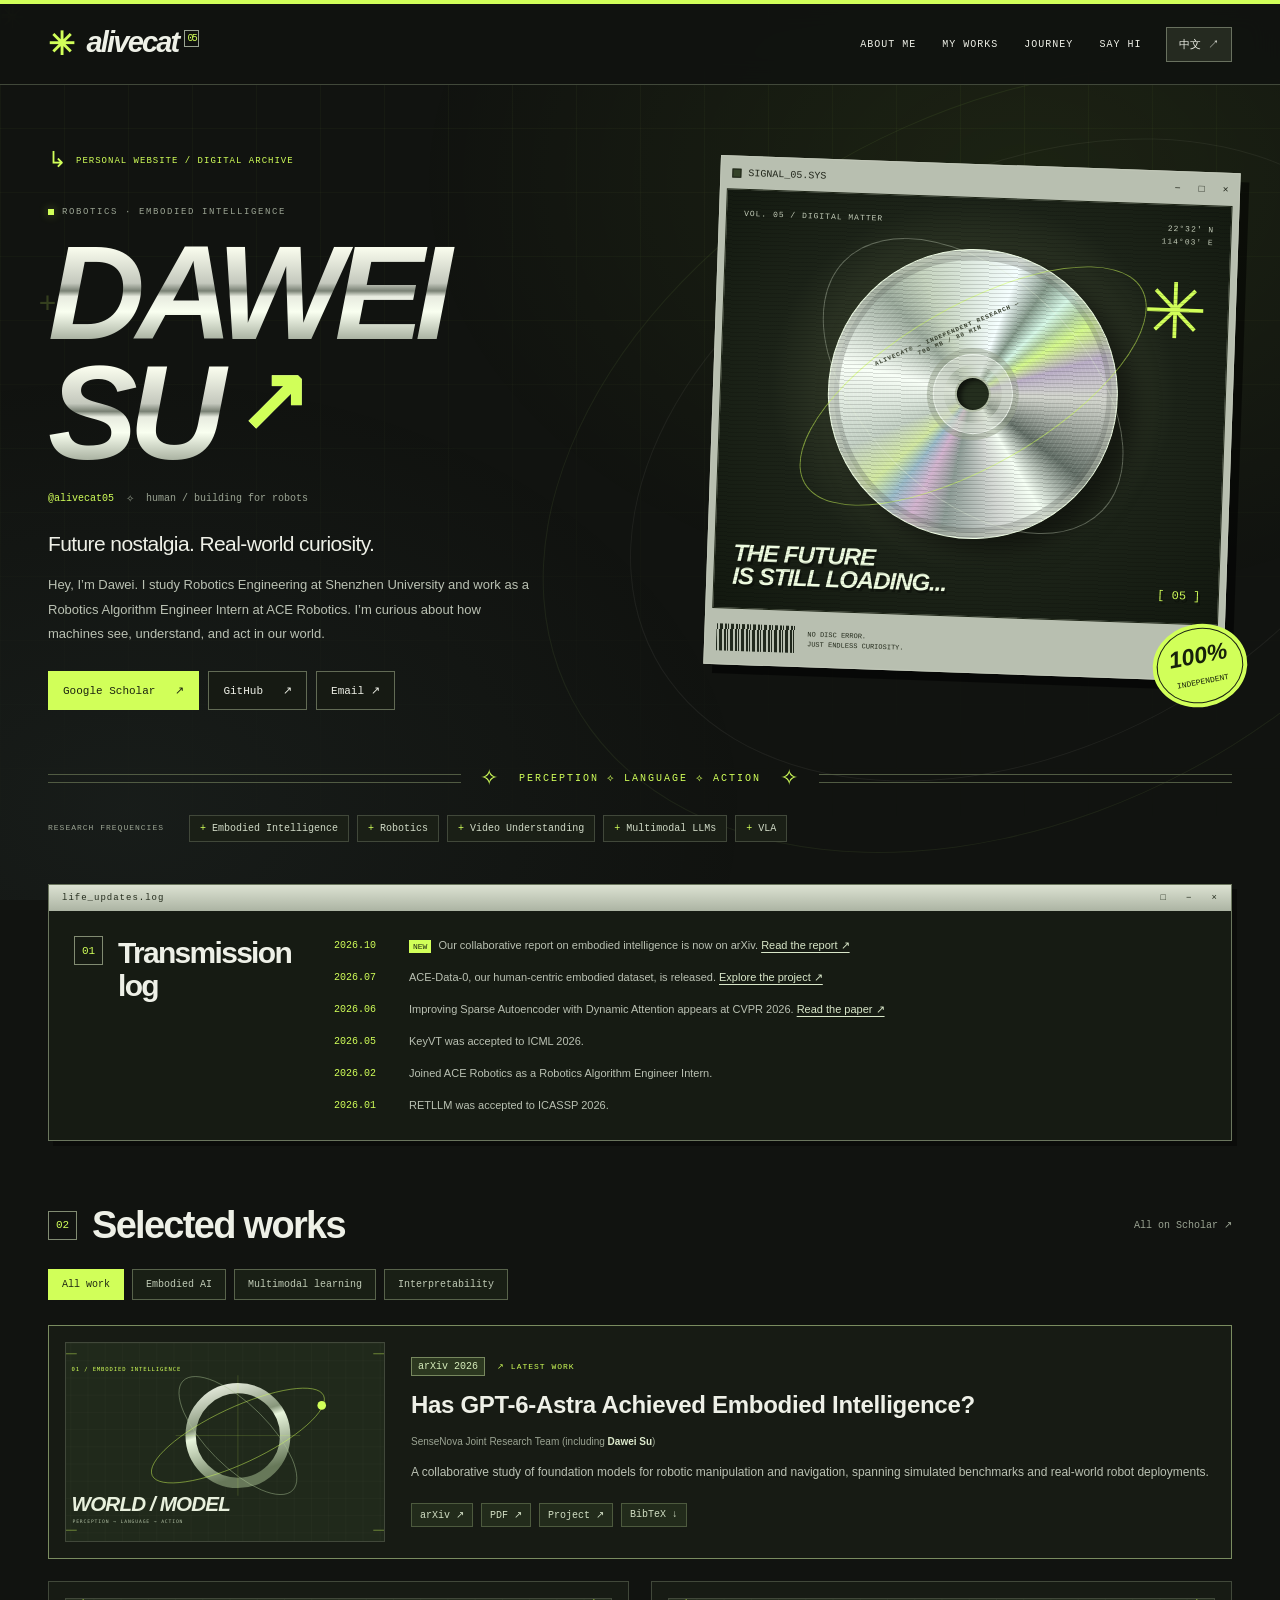
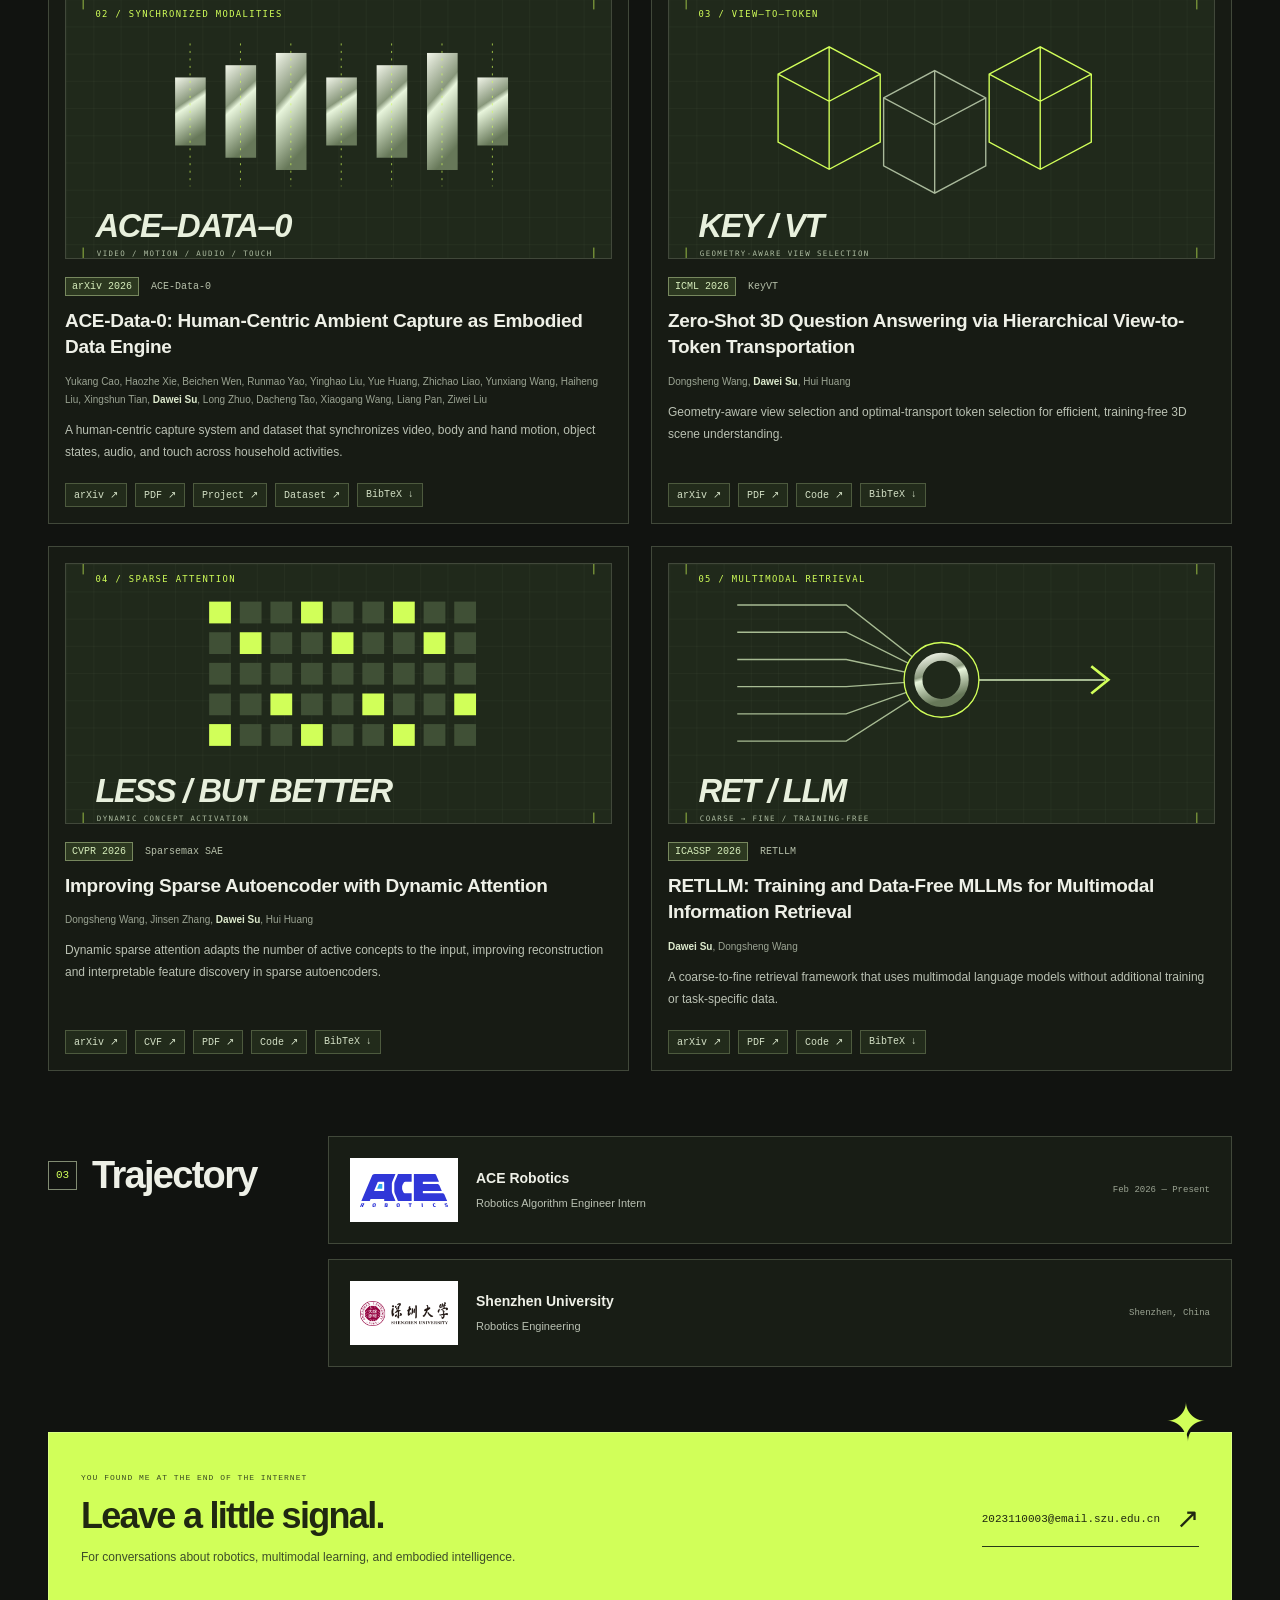
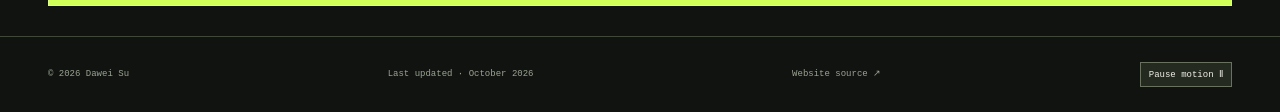
==== commit 7b39f380: "Redesign homepage with figure-free Y2K graphics and ambient motion" ====
--- a/index.html
+++ b/index.html
@@ -3,7 +3,7 @@
 <head>
   <meta charset="UTF-8">
   <meta name="viewport" content="width=device-width, initial-scale=1">
-  <meta name="theme-color" content="#100d16">
+  <meta name="theme-color" content="#111310">
   <title>Dawei Su · Robotics & Embodied Intelligence</title>
   <meta name="description" content="Dawei Su, Robotics Engineering at Shenzhen University and Robotics Algorithm Engineer Intern at ACE Robotics. Research in embodied intelligence, robotics, video understanding, multimodal large language models and VLA.">
   <link rel="canonical" href="https://alivecat05.github.io/">
@@ -11,20 +11,19 @@
   <meta property="og:title" content="Dawei Su · Robotics & Embodied Intelligence">
   <meta property="og:description" content="Research, publications and experience. Shenzhen University · ACE Robotics.">
   <meta property="og:url" content="https://alivecat05.github.io/">
-  <meta property="og:image" content="https://alivecat05.github.io/assets/social.png">
+  <meta property="og:image" content="https://alivecat05.github.io/assets/social-y2k.png">
   <meta name="twitter:card" content="summary_large_image">
   <link rel="icon" href="assets/favicon.svg" type="image/svg+xml">
-  <link rel="preload" href="assets/fonts/unifrakturmaguntia.ttf" as="font" type="font/ttf" crossorigin>
   <link rel="stylesheet" href="styles.css">
   <script src="script.js" defer></script>
   <script type="application/ld+json">{"@context":"https://schema.org","@type":"Person","name":"Dawei Su","url":"https://alivecat05.github.io/","sameAs":["https://github.com/alivecat05","https://scholar.google.com/citations?user=609eIA8AAAAJ"],"affiliation":{"@type":"CollegeOrUniversity","name":"Shenzhen University"},"jobTitle":"Robotics Algorithm Engineer Intern","worksFor":{"@type":"Organization","name":"ACE Robotics"},"knowsAbout":["Embodied Intelligence","Robotics","Video Understanding","Multimodal Large Language Models","Vision-Language-Action Models"]}</script>
 </head>
 <body>
-  <div class="ambient-stars" aria-hidden="true"><span>✦</span><span>✧</span><span>✦</span><span>✧</span></div>
+  <div class="ambient-grid" aria-hidden="true"><div class="ambient-orbit"></div><div class="ambient-scan"></div><span class="ambient-mark">+</span><span class="ambient-mark">✳</span><span class="ambient-mark">+</span></div>
   <a class="skip-link" href="#main" data-en="Skip to content" data-zh="跳转到正文">Skip to content</a>
   <header class="site-header">
     <div class="header-inner">
-      <a class="wordmark" href="#about" aria-label="Dawei Su, home"><span class="brand-star" aria-hidden="true">✦</span> alivecat<span class="wordmark-dot">05</span></a>
+      <a class="wordmark" href="#about" aria-label="Dawei Su, home"><span class="brand-star" aria-hidden="true">✳</span> alivecat<span class="wordmark-dot">05</span></a>
       <nav aria-label="Main navigation">
         <a href="#about" data-en="About me" data-zh="关于我">About me</a>
         <a href="#publications" data-en="My works" data-zh="作品集">My works</a>
@@ -38,11 +37,11 @@
   <main id="main" class="container">
     <section id="about" class="hero" aria-labelledby="name">
       <div class="hero-copy">
-        <div class="hello-tag"><span aria-hidden="true">✞</span><span data-en="WELCOME TO MY LITTLE UNIVERSE" data-zh="欢迎闯入我的小宇宙">WELCOME TO MY LITTLE UNIVERSE</span></div>
+        <div class="hello-tag"><span aria-hidden="true">↳</span><span data-en="PERSONAL WEBSITE / DIGITAL ARCHIVE" data-zh="个人站点 / 数字档案">PERSONAL WEBSITE / DIGITAL ARCHIVE</span></div>
         <p class="eyebrow"><span class="status-dot"></span><span data-en="ROBOTICS · EMBODIED INTELLIGENCE" data-zh="机器人学 · 具身智能">ROBOTICS · EMBODIED INTELLIGENCE</span></p>
-        <h1 id="name">Dawei Su<span class="name-dot">.</span></h1>
+        <h1 id="name" aria-label="Dawei Su"><span>DAWEI</span><span>SU<span class="name-dot">↗</span></span></h1>
         <div class="handle-line"><span>@alivecat05</span><span class="tiny-cross" aria-hidden="true">✧</span><span data-en="human / building for robots" data-zh="人类 / 为机器人写代码">human / building for robots</span></div>
-        <p class="hero-tagline" data-en="A little curiosity. A different reality." data-zh="一点好奇心，另一种现实。">A little curiosity. A different reality.</p>
+        <p class="hero-tagline" data-en="Future nostalgia. Real-world curiosity." data-zh="怀旧未来，对现实保持好奇。">Future nostalgia. Real-world curiosity.</p>
         <p class="bio" data-en="Hey, I’m Dawei. I study Robotics Engineering at Shenzhen University and work as a Robotics Algorithm Engineer Intern at ACE Robotics. I’m curious about how machines see, understand, and act in our world." data-zh="嗨，我是 Dawei，来自深圳大学机器人工程专业，现在是大晓机器人的机器人算法工程师实习生。我好奇机器如何看见、理解，又如何与我们的世界交互。">Hey, I’m Dawei. I study Robotics Engineering at Shenzhen University and work as a Robotics Algorithm Engineer Intern at ACE Robotics. I’m curious about how machines see, understand, and act in our world.</p>
         <div class="profile-links">
           <a class="primary-link" href="https://scholar.google.com/citations?user=609eIA8AAAAJ&amp;hl=en" target="_blank" rel="noopener noreferrer">Google Scholar <span aria-hidden="true">↗</span></a>
@@ -50,21 +49,23 @@
           <a href="mailto:2023110003@email.szu.edu.cn" data-en="Email ↗" data-zh="邮件 ↗">Email ↗</a>
         </div>
       </div>
-      <aside class="art-panel" aria-label="Original gothic anime illustration">
-        <div class="art-window-bar"><span>dreamscape_05.png</span><span aria-hidden="true">− ◇ ×</span></div>
+      <aside class="art-panel" aria-label="Y2K abstract compact disc and orbital graphics">
+        <div class="art-window-bar"><span><i aria-hidden="true"></i> SIGNAL_05.SYS</span><span aria-hidden="true">− &nbsp; □ &nbsp; ×</span></div>
         <div class="art-frame">
-          <img class="hero-art" src="assets/gothic-muse.png" alt="Original gothic anime character with silver hair, headphones and a small robotic cat" width="1024" height="1536" fetchpriority="high">
-          <span class="art-cross" aria-hidden="true">✦</span>
-          <div class="art-overlay" aria-hidden="true"><span>REAL WORLD<br> / DIGITAL SOUL</span><span>05</span></div>
+          <div class="art-coordinates" aria-hidden="true"><span>VOL. 05 / DIGITAL MATTER</span><span>22°32′ N<br>114°03′ E</span></div>
+          <div class="orbit orbit-one" aria-hidden="true"></div><div class="orbit orbit-two" aria-hidden="true"></div>
+          <div class="compact-disc" aria-hidden="true"><div class="disc-label">ALIVECAT® — INDEPENDENT RESEARCH — 700 MB / 80 MIN</div><div class="disc-hub"></div></div>
+          <span class="art-spark" aria-hidden="true">✳</span>
+          <div class="art-overlay"><span>THE FUTURE<br>IS STILL LOADING<span class="loading-dots" aria-hidden="true">...</span></span><span class="art-serial">[ 05 ]</span></div>
         </div>
-        <span class="art-sticker" aria-hidden="true">stay curious<br><b>✧ stay strange ✧</b></span>
-        <p class="art-credit" data-en="✧ original artwork · a fictional muse" data-zh="✧ 原创插画 · 虚构角色">✧ original artwork · a fictional muse</p>
+        <div class="art-footer"><span class="barcode" aria-hidden="true"></span><span>NO DISC ERROR.<br>JUST ENDLESS CURIOSITY.</span><span class="disc-format">CD–R<br>RW / 01</span></div>
+        <span class="art-sticker" aria-hidden="true">100%<br><b>INDEPENDENT</b></span>
       </aside>
     </section>
 
     <div class="ornament-divider" aria-hidden="true"><span>✧</span><span>PERCEPTION ⟡ LANGUAGE ⟡ ACTION</span><span>✧</span></div>
     <section class="interests" aria-labelledby="interests-title">
-      <h2 id="interests-title" class="small-label" data-en="CURRENT OBSESSIONS" data-zh="最近的执念">CURRENT OBSESSIONS</h2>
+      <h2 id="interests-title" class="small-label" data-en="RESEARCH FREQUENCIES" data-zh="研究频段">RESEARCH FREQUENCIES</h2>
       <ul class="interest-list">
         <li data-en="Embodied Intelligence" data-zh="具身智能">Embodied Intelligence</li>
         <li data-en="Robotics" data-zh="机器人学">Robotics</li>
@@ -75,8 +76,8 @@
     </section>
 
     <section class="news section" aria-labelledby="news-title">
-      <div class="window-bar"><span>life_updates.log</span><span aria-hidden="true">♡ &nbsp; − &nbsp; ×</span></div>
-      <div class="section-label"><span class="section-number">01</span><h2 id="news-title" data-en="Life lately" data-zh="最近在忙">Life lately</h2></div>
+      <div class="window-bar"><span>life_updates.log</span><span aria-hidden="true">□ &nbsp; − &nbsp; ×</span></div>
+      <div class="section-label"><span class="section-number">01</span><h2 id="news-title" data-en="Transmission log" data-zh="近期动态">Transmission log</h2></div>
       <div class="news-list">
         <div class="news-item"><time datetime="2026-10">2026.10</time><p><span class="new-label" data-en="NEW" data-zh="最新">NEW</span> <span data-en="Our collaborative report on embodied intelligence is now on arXiv." data-zh="我参与的具身智能技术报告已在 arXiv 发布。">Our collaborative report on embodied intelligence is now on arXiv.</span> <a href="https://arxiv.org/abs/2610.22471" target="_blank" rel="noopener noreferrer" data-en="Read the report ↗" data-zh="阅读报告 ↗">Read the report ↗</a></p></div>
         <div class="news-item"><time datetime="2026-07">2026.07</time><p><span data-en="ACE-Data-0, our human-centric embodied dataset, is released." data-zh="我参与的以人为中心的具身数据集 ACE-Data-0 已发布。">ACE-Data-0, our human-centric embodied dataset, is released.</span> <a href="https://ace-data-engine.github.io/ACE-Data-0/" target="_blank" rel="noopener noreferrer" data-en="Explore the project ↗" data-zh="查看项目 ↗">Explore the project ↗</a></p></div>
@@ -89,7 +90,7 @@
 
     <section id="publications" class="section publications" aria-labelledby="pub-title">
       <div class="section-heading">
-        <div class="section-label"><span class="section-number">02</span><h2 id="pub-title" data-en="The collection" data-zh="我的研究收藏夹">The collection</h2></div>
+        <div class="section-label"><span class="section-number">02</span><h2 id="pub-title" data-en="Selected works" data-zh="研究档案">Selected works</h2></div>
         <a class="quiet-link" href="https://scholar.google.com/citations?user=609eIA8AAAAJ" target="_blank" rel="noopener noreferrer" data-en="All on Scholar ↗" data-zh="Scholar 完整列表 ↗">All on Scholar ↗</a>
       </div>
       <div class="filters" role="group" aria-label="Filter publications" hidden>
@@ -101,7 +102,7 @@
       <p id="filter-status" class="sr-only" aria-live="polite"></p>
       <div class="publication-list">
         <article class="publication featured" data-category="embodied">
-          <a class="paper-image robot-image" href="https://arxiv.org/abs/2610.22471" target="_blank" rel="noopener noreferrer" aria-label="Read Has GPT-6-Astra Achieved Embodied Intelligence?"><img src="assets/embodied.jpg" alt="Dexterous robotic hand setup from the collaborative embodied intelligence report" width="600" height="400" loading="lazy"><span class="image-caption" data-en="REAL-WORLD ROBOTICS" data-zh="真实世界机器人">REAL-WORLD ROBOTICS</span></a>
+          <a class="paper-image robot-image" href="https://arxiv.org/abs/2610.22471" target="_blank" rel="noopener noreferrer" aria-label="Read Has GPT-6-Astra Achieved Embodied Intelligence?"><img src="assets/cover-embodied.svg" alt="Abstract orbital diagram for embodied intelligence research" width="800" height="460" loading="lazy"></a>
           <div class="paper-body">
             <div class="paper-meta"><span class="venue">arXiv 2026</span><span class="latest" data-en="LATEST WORK" data-zh="最新工作">LATEST WORK</span></div>
             <h3><a href="https://arxiv.org/abs/2610.22471" target="_blank" rel="noopener noreferrer">Has GPT-6-Astra Achieved Embodied Intelligence?</a></h3>
@@ -111,7 +112,7 @@
           </div>
         </article>
         <article class="publication" data-category="embodied">
-          <a class="paper-image" href="https://arxiv.org/abs/2607.28625" target="_blank" rel="noopener noreferrer" aria-label="Read the ACE-Data-0 paper"><img src="assets/ace-data-0.webp" alt="ACE-Data-0 overview showing human-centric ambient capture, synchronized modalities, and annotations" width="2000" height="1125" loading="lazy"></a>
+          <a class="paper-image" href="https://arxiv.org/abs/2607.28625" target="_blank" rel="noopener noreferrer" aria-label="Read the ACE-Data-0 paper"><img src="assets/cover-ace.svg" alt="Abstract synchronized data channels for ACE-Data-0" width="800" height="460" loading="lazy"></a>
           <div class="paper-body">
             <div class="paper-meta"><span class="venue">arXiv 2026</span><span class="paper-shortname">ACE-Data-0</span></div>
             <h3><a href="https://arxiv.org/abs/2607.28625" target="_blank" rel="noopener noreferrer">ACE-Data-0: Human-Centric Ambient Capture as Embodied Data Engine</a></h3>
@@ -121,7 +122,7 @@
           </div>
         </article>
         <article class="publication" data-category="multimodal">
-          <a class="paper-image" href="https://arxiv.org/abs/2606.03100" target="_blank" rel="noopener noreferrer" aria-label="Read the KeyVT paper"><img src="assets/keyvt.png" alt="KeyVT framework: geometry-aware key-view selection and optimal-transport key-token selection" width="600" height="400" loading="lazy"></a>
+          <a class="paper-image" href="https://arxiv.org/abs/2606.03100" target="_blank" rel="noopener noreferrer" aria-label="Read the KeyVT paper"><img src="assets/cover-keyvt.svg" alt="Abstract wireframe views for KeyVT" width="800" height="460" loading="lazy"></a>
           <div class="paper-body">
             <div class="paper-meta"><span class="venue">ICML 2026</span><span class="paper-shortname">KeyVT</span></div>
             <h3><a href="https://arxiv.org/abs/2606.03100" target="_blank" rel="noopener noreferrer">Zero-Shot 3D Question Answering via Hierarchical View-to-Token Transportation</a></h3>
@@ -131,7 +132,7 @@
           </div>
         </article>
         <article class="publication" data-category="interpretability">
-          <a class="paper-image" href="https://arxiv.org/abs/2604.14925" target="_blank" rel="noopener noreferrer" aria-label="Read Improving Sparse Autoencoder with Dynamic Attention"><img src="assets/sparsemax-sae.png" alt="Sparsemax SAE framework using dynamic sparse attention for interpretable feature discovery" width="600" height="400" loading="lazy"></a>
+          <a class="paper-image" href="https://arxiv.org/abs/2604.14925" target="_blank" rel="noopener noreferrer" aria-label="Read Improving Sparse Autoencoder with Dynamic Attention"><img src="assets/cover-sae.svg" alt="Abstract sparse attention matrix" width="800" height="460" loading="lazy"></a>
           <div class="paper-body">
             <div class="paper-meta"><span class="venue">CVPR 2026</span><span class="paper-shortname">Sparsemax SAE</span></div>
             <h3><a href="https://arxiv.org/abs/2604.14925" target="_blank" rel="noopener noreferrer">Improving Sparse Autoencoder with Dynamic Attention</a></h3>
@@ -141,7 +142,7 @@
           </div>
         </article>
         <article class="publication" data-category="multimodal">
-          <a class="paper-image" href="https://arxiv.org/abs/2602.22278" target="_blank" rel="noopener noreferrer" aria-label="Read the RETLLM paper"><img src="assets/retllm.png" alt="RETLLM architecture for coarse-to-fine multimodal information retrieval" width="600" height="400" loading="lazy"></a>
+          <a class="paper-image" href="https://arxiv.org/abs/2602.22278" target="_blank" rel="noopener noreferrer" aria-label="Read the RETLLM paper"><img src="assets/cover-retllm.svg" alt="Abstract signal paths for multimodal retrieval" width="800" height="460" loading="lazy"></a>
           <div class="paper-body">
             <div class="paper-meta"><span class="venue">ICASSP 2026</span><span class="paper-shortname">RETLLM</span></div>
             <h3><a href="https://arxiv.org/abs/2602.22278" target="_blank" rel="noopener noreferrer">RETLLM: Training and Data-Free MLLMs for Multimodal Information Retrieval</a></h3>
@@ -154,7 +155,7 @@
     </section>
 
     <section id="experience" class="section experience" aria-labelledby="experience-title">
-      <div class="section-label"><span class="section-number">03</span><h2 id="experience-title" data-en="My journey" data-zh="一路走来">My journey</h2></div>
+      <div class="section-label"><span class="section-number">03</span><h2 id="experience-title" data-en="Trajectory" data-zh="经历轨迹">Trajectory</h2></div>
       <div class="experience-list">
         <article class="experience-row"><a class="org-logo" href="https://www.acerobotics.com/" target="_blank" rel="noopener noreferrer"><img src="assets/ace-robotics.svg" alt="ACE Robotics 大晓机器人" width="98" height="37" loading="lazy"></a><div class="experience-detail"><h3><a href="https://www.acerobotics.com/" target="_blank" rel="noopener noreferrer" data-en="ACE Robotics" data-zh="大晓机器人">ACE Robotics</a></h3><p data-en="Robotics Algorithm Engineer Intern" data-zh="机器人算法工程师实习生">Robotics Algorithm Engineer Intern</p></div><p class="experience-date" data-en="Feb 2026 — Present" data-zh="2026.02 — 至今">Feb 2026 — Present</p></article>
         <article class="experience-row"><a class="org-logo" href="https://www.szu.edu.cn/" target="_blank" rel="noopener noreferrer"><img src="assets/szu-logo.png" alt="Shenzhen University 深圳大学" width="300" height="86" loading="lazy"></a><div class="experience-detail"><h3><a href="https://www.szu.edu.cn/" target="_blank" rel="noopener noreferrer" data-en="Shenzhen University" data-zh="深圳大学">Shenzhen University</a></h3><p data-en="Robotics Engineering" data-zh="机器人工程专业">Robotics Engineering</p></div><p class="experience-date" data-en="Shenzhen, China" data-zh="中国 · 深圳">Shenzhen, China</p></article>
@@ -167,6 +168,6 @@
       <a class="contact-link" href="mailto:2023110003@email.szu.edu.cn">2023110003@email.szu.edu.cn <span aria-hidden="true">↗</span></a>
     </section>
   </main>
-  <footer class="container footer"><p>© <span id="year">2026</span> Dawei Su</p><p data-en="Last updated · October 2026" data-zh="最后更新 · 2026 年 10 月">Last updated · October 2026</p><a href="https://github.com/alivecat05/alivecat05.github.io" target="_blank" rel="noopener noreferrer" data-en="Website source ↗" data-zh="网站源码 ↗">Website source ↗</a></footer>
+  <footer class="container footer"><p>© <span id="year">2026</span> Dawei Su</p><p data-en="Last updated · October 2026" data-zh="最后更新 · 2026 年 10 月">Last updated · October 2026</p><a href="https://github.com/alivecat05/alivecat05.github.io" target="_blank" rel="noopener noreferrer" data-en="Website source ↗" data-zh="网站源码 ↗">Website source ↗</a><button id="motion-toggle" class="motion-toggle" type="button" aria-pressed="false" hidden>Pause motion</button></footer>
 </body>
 </html>
--- a/styles.css
+++ b/styles.css
@@ -1,30 +1,22 @@
 @charset "UTF-8";
-@font-face{font-family:Unifraktur;src:url("assets/fonts/unifrakturmaguntia.ttf") format("truetype");font-weight:400;font-style:normal;font-display:swap}
-:root{color-scheme:dark;--bg:#100d16;--panel:#191320;--ink:#f0e8f5;--body:#c7b9d1;--muted:#ad99bc;--pink:#f19ace;--lilac:#c6a6f4;--line:#493451;--gothic:Unifraktur,Georgia,serif;--sans:"Segoe UI","PingFang SC","Microsoft YaHei",sans-serif;--mono:"SFMono-Regular",Consolas,monospace}
-*{box-sizing:border-box}html{scroll-behavior:smooth;scroll-padding-top:105px}
-body{margin:0;color:var(--ink);background:radial-gradient(ellipse at 85% 13%,#38203f50,transparent 32%),radial-gradient(ellipse at 0 42%,#26183555,transparent 35%),var(--bg);font-family:var(--sans);font-size:15px;line-height:1.75;-webkit-font-smoothing:antialiased}
-body:before{content:"";position:fixed;inset:0;pointer-events:none;z-index:-1;opacity:.17;background-image:url("data:image/svg+xml,%3Csvg viewBox='0 0 180 180' xmlns='http://www.w3.org/2000/svg'%3E%3Cfilter id='n'%3E%3CfeTurbulence type='fractalNoise' baseFrequency='.82' numOctaves='3' stitchTiles='stitch'/%3E%3C/filter%3E%3Crect width='100%25' height='100%25' opacity='.6' filter='url(%23n)'/%3E%3C/svg%3E")}
-::selection{color:#190f24;background:var(--pink)}a{color:inherit;text-decoration:none;transition:color .2s,background .2s,transform .2s}a:hover{color:var(--pink)}button{font:inherit;cursor:pointer}a,button{touch-action:manipulation}a:focus-visible,button:focus-visible{outline:2px solid var(--pink);outline-offset:5px}[hidden]{display:none!important}
-.container,.header-inner{max-width:1160px;margin:0 auto;padding:0 42px}
-.ambient-stars{pointer-events:none;position:absolute;inset:100px 0 auto;overflow:hidden;height:1800px;z-index:-1;color:#684475}.ambient-stars span{position:absolute;font-size:55px}.ambient-stars span:nth-child(1){left:3%;top:170px;transform:rotate(12deg)}.ambient-stars span:nth-child(2){right:4%;top:750px;font-size:80px}.ambient-stars span:nth-child(3){left:4%;top:1200px;font-size:30px}.ambient-stars span:nth-child(4){right:2%;top:20px}
-.site-header{position:sticky;top:0;z-index:20;background:#100d16ed;border-bottom:1px solid var(--line);backdrop-filter:blur(14px)}.site-header:before{content:"";display:block;height:3px;background:repeating-linear-gradient(90deg,var(--pink) 0 3px,transparent 3px 7px);opacity:.5}.header-inner{min-height:80px;display:flex;align-items:center;gap:28px}
-.wordmark{font-family:var(--gothic);font-size:34px;line-height:1.2;white-space:nowrap}.wordmark-dot{font-family:var(--mono);font-size:10px;margin-left:5px;color:var(--pink);vertical-align:super}.brand-star{font-family:Georgia,serif;color:var(--pink);font-size:21px;margin-right:7px}.header-inner nav{display:flex;gap:28px;margin-left:auto;font:11px var(--mono);text-transform:uppercase;letter-spacing:1px}.header-inner nav a{padding:12px 0}.language-toggle{background:#251a2d;color:var(--pink);border:1px solid #694675;padding:7px 12px;box-shadow:3px 3px 0 #08060c;font:11px var(--mono)}.language-toggle:hover{background:#3b2644}
-.hero{display:grid;grid-template-columns:1.2fr 1fr;gap:64px;align-items:center;padding:76px 0 66px;position:relative}.hero-copy{position:relative;min-width:0}.hello-tag{display:inline-flex;gap:12px;align-items:center;font:9px var(--mono);letter-spacing:1.5px;color:#e1b8d8;padding:7px 11px;border:1px dashed #795177;transform:rotate(-2deg);margin-bottom:35px;background:#281b2e}.hello-tag>span:first-child{font-size:18px;line-height:1}
-.eyebrow,.small-label{font:9px var(--mono);letter-spacing:1.7px;font-weight:400;line-height:1.7}.eyebrow{display:flex;gap:8px;align-items:center;color:var(--muted);margin:0 0 14px}.status-dot{width:5px;height:5px;border-radius:50%;background:var(--pink);box-shadow:0 0 10px #f19ace80}
-h1{font-family:var(--gothic);font-size:clamp(80px,8.6vw,124px);font-weight:400;line-height:1.07;margin:0 0 8px;letter-spacing:-3px;white-space:nowrap;color:#efe2ff;text-shadow:3px 4px 0 #694d8050}.name-dot{color:var(--pink)}.handle-line{display:flex;align-items:center;flex-wrap:wrap;gap:12px;font:10px var(--mono);color:var(--muted);margin:0 0 28px}.handle-line>span:first-child{color:var(--pink)}.tiny-cross{font-size:15px;color:#c6a6f4}.hero-tagline{font-family:Georgia,"Songti SC",serif;font-style:italic;font-size:24px;line-height:1.6;max-width:420px;margin:0 0 18px;color:#dfc6f2}.bio{font-size:13px;line-height:1.95;color:var(--body);margin:0;max-width:480px}
-.profile-links{display:flex;gap:12px;align-items:center;flex-wrap:wrap;margin-top:28px;font:11px var(--mono)}.profile-links a{padding:11px 14px;border:1px solid var(--line);background:#1b1424;display:flex;align-items:center;gap:15px;box-shadow:3px 3px 0 #060409}.profile-links .primary-link{background:var(--lilac);border-color:#e2cbff;color:#22152b}.profile-links a:hover{transform:translate(-2px,-2px);border-color:var(--pink)}.profile-links .primary-link:hover{background:var(--pink);color:#201226}
-.art-panel{position:relative;margin:0;transform:rotate(2deg);padding:8px;background:#201628;border:1px solid #785883;box-shadow:9px 10px 0 #09060e,0 0 60px #61347518;min-width:0}.art-panel:before{content:"";position:absolute;width:105px;height:27px;top:-13px;left:calc(50% - 52px);background:repeating-linear-gradient(90deg,#d0bad326 0 1px,#d0bad338 1px 3px);transform:rotate(-6deg);z-index:3;border-left:1px dashed #a78caa90;border-right:1px dashed #a78caa90}.art-window-bar{display:flex;justify-content:space-between;gap:12px;padding:8px 7px 11px;font:9px var(--mono);letter-spacing:.8px;color:#c7a9d6}.art-window-bar>span:last-child{color:var(--pink)}.art-frame{position:relative;height:460px;overflow:hidden;border:1px solid #65426f;background:#1b1024}.hero-art{width:100%;height:100%;display:block;object-fit:cover;object-position:center 35%}.art-frame:after{content:"";position:absolute;inset:9px;border:1px solid #f2d3ff38;pointer-events:none}.art-cross{position:absolute;right:13px;top:5px;color:#ead9ff;font-size:44px;text-shadow:0 0 20px #ad7ee4}.art-overlay{position:absolute;bottom:0;left:0;right:0;padding:35px 20px 17px;display:flex;justify-content:space-between;align-items:flex-end;background:linear-gradient(transparent,#100a1bdb);color:#e7d7ee;font:9px/1.7 var(--mono);letter-spacing:2px}.art-overlay>span:last-child{font-size:42px;font-family:var(--gothic);line-height:1}.art-sticker{position:absolute;bottom:49px;left:-31px;background:#e6bde4;color:#332039;padding:9px 15px;font:10px/1.6 var(--mono);transform:rotate(-12deg);border:3px double #67416e;box-shadow:3px 3px 0 #100a1b}.art-sticker b{font-weight:400}.art-credit{margin:9px 0 1px;text-align:right;font:8px var(--mono);color:#b49cbe}
-.ornament-divider{display:flex;align-items:center;justify-content:center;gap:18px;color:#b795c4;font:9px var(--mono);letter-spacing:2px}.ornament-divider:before,.ornament-divider:after{content:"";height:5px;flex:1;border-top:1px solid var(--line);border-bottom:1px solid #302137}.ornament-divider>span:not(:nth-child(2)){font-size:22px;color:var(--pink)}.interests{display:flex;align-items:center;gap:28px;padding:28px 0 35px}.small-label{margin:0;white-space:nowrap;color:var(--muted);font-size:9px;letter-spacing:1px}.interest-list{display:flex;gap:9px;flex-wrap:wrap;padding:0;margin:0;list-style:none}.interest-list li{font:10px var(--mono);border:1px solid #66456d;padding:8px 11px;background:#211728;color:#dbc5e6;box-shadow:2px 2px 0 #08050d}.interest-list li:before{content:"✧ ";color:var(--pink)}.interest-list li:nth-child(2n){border-color:#493c67;background:#1c1728;color:#ceb7ec}
-.section{padding:54px 0 0}.section-label{display:flex;align-items:center;gap:15px;min-width:0}.section-number{font:10px var(--mono);width:28px;height:28px;display:grid;place-items:center;flex-shrink:0;border:1px solid #755180;transform:rotate(-7deg);background:#22172b;color:var(--pink)}.section h2{font-family:var(--gothic);font-size:46px;line-height:1.2;font-weight:400;margin:0;color:#e8d7f3}.section-heading{display:flex;align-items:center;justify-content:space-between;gap:20px}.quiet-link{font:10px var(--mono);color:var(--muted);white-space:nowrap}.quiet-link:hover{text-decoration:underline;text-underline-offset:5px}
-.news{padding:0 26px 25px;margin-top:11px;display:grid;grid-template-columns:200px 1fr;gap:24px;background:linear-gradient(125deg,#211829,#18131e);border:1px solid #63456e;box-shadow:5px 5px 0 #08050e;position:relative}.window-bar{grid-column:1/-1;margin:0 -26px;padding:9px 15px;display:flex;justify-content:space-between;background:#30213b;border-bottom:1px solid #63456e;color:#c3a4d4;font:9px var(--mono);letter-spacing:1px}.window-bar>span:last-child{color:var(--pink)}.news .section-label{align-self:start;padding-top:1px}.news h2{font-size:37px}.news-list{display:grid;gap:14px}.news-item{display:grid;grid-template-columns:64px 1fr;gap:16px;align-items:baseline;font-size:11px}.news-item time{font:10px var(--mono);color:var(--pink)}.news-item p{margin:0;color:var(--body);line-height:1.8}.news-item a{color:var(--lilac);text-decoration:underline;text-underline-offset:4px}.new-label{font:8px var(--mono);color:#27162e;background:var(--pink);padding:2px 4px;margin-right:4px}
-.publications{padding-top:66px}.filters{display:flex;flex-wrap:wrap;gap:9px;margin:25px 0 24px}.filter{padding:8px 13px;border:1px solid #4f3659;color:#c5b0d3;background:#1a1221;font:10px var(--mono);box-shadow:2px 2px 0 #08050e}.filter:hover{border-color:var(--pink);color:var(--pink)}.filter.active{background:var(--pink);color:#2b1731;border-color:#ffd5f2}.publication-list{display:grid;grid-template-columns:repeat(2,minmax(0,1fr));gap:24px;align-items:stretch}.publication{position:relative;display:flex;flex-direction:column;min-width:0;padding:18px;background:linear-gradient(140deg,#211729,#17121d);border:1px solid #53395e;box-shadow:5px 5px 0 #09060d;transition:border-color .2s,transform .2s}.publication:before{content:"✦";position:absolute;right:10px;top:-13px;z-index:1;font-size:23px;color:#a582ba;text-shadow:2px 2px var(--bg)}.publication:hover{border-color:#a273b3;transform:translateY(-3px)}.publication.featured{grid-column:1/-1;display:grid;grid-template-columns:300px minmax(0,1fr);gap:27px;align-items:center;border-color:#805a87;background:linear-gradient(120deg,#302037,#1b1423)}
-.paper-image{display:block;position:relative;aspect-ratio:2.1;background:#faf8fb;padding:10px;overflow:hidden;border:1px solid #796784;flex-shrink:0}.paper-image img{width:100%;height:100%;object-fit:contain;display:block}.robot-image{padding:0;background:#211725;aspect-ratio:1.5}.robot-image img{object-fit:cover}.image-caption{position:absolute;bottom:0;left:0;right:0;padding:25px 12px 9px;font:8px var(--mono);letter-spacing:1.5px;background:linear-gradient(transparent,#0b0814cc);color:#fff}.paper-body{padding-top:18px;display:flex;flex-direction:column;flex:1;min-width:0}.featured .paper-body{padding-top:0}.paper-meta{display:flex;gap:12px;align-items:center;flex-wrap:wrap;margin:0 0 11px;font:10px var(--mono)}.venue{padding:3px 7px;background:#392343;color:#efbce2;border:1px solid #805787;letter-spacing:.4px}.latest{color:var(--pink);font:8px var(--mono);letter-spacing:1px}.latest:before{content:"✦ ";font-size:12px}.paper-shortname{font:10px var(--mono);color:#bda0d2}.paper-body h3{font-size:18px;line-height:1.5;letter-spacing:-.2px;font-weight:600;margin:0 0 12px;color:#f2e6f8}.featured .paper-body h3{font-size:22px}.authors{font-size:10px;color:#ad9cba;line-height:1.8;margin:0 0 10px}.authors strong{color:#edc5e5;font-weight:600}.paper-description{font-size:12px;line-height:1.85;color:var(--body);margin:0 0 20px}.paper-links{display:flex;flex-wrap:wrap;gap:9px;margin-top:auto;font:10px var(--mono)}.paper-links a{color:#ddc2ee;background:#281b33;padding:5px 9px;border:1px solid #634371}.paper-links a:hover{background:#563560;color:#ffe0f5;border-color:var(--pink)}
-.experience{display:grid;grid-template-columns:230px minmax(0,1fr);gap:32px;padding-top:65px}.experience>.section-label{align-self:start;margin-top:12px}.experience-list{display:grid;gap:17px}.experience-row{display:grid;grid-template-columns:108px minmax(0,1fr) auto;gap:17px;align-items:center;padding:21px;background:#1e1627;border:1px solid #594060;position:relative}.experience-row:after{content:"✧";position:absolute;right:8px;top:-15px;color:var(--pink);font-size:24px}.org-logo{background:#fff;border:3px double #c3add1;padding:8px;width:108px;min-height:64px;display:flex;align-items:center;justify-content:center}.org-logo img{width:100%;height:auto;max-height:48px;object-fit:contain;display:block}.experience-detail h3{font-size:14px;margin:0 0 6px;font-weight:600;line-height:1.5}.experience-detail p{font-size:11px;line-height:1.7;margin:0;color:var(--body)}.experience-date{font:9px/1.8 var(--mono);white-space:nowrap;margin:0;color:#c0a5ce}
-.contact{position:relative;margin:65px 0 0;padding:35px 34px;display:flex;justify-content:space-between;gap:30px;align-items:center;border:1px solid #674571;background:repeating-linear-gradient(135deg,#34213b12 0 3px,transparent 3px 8px),#1b1423;box-shadow:inset 0 0 0 5px var(--bg),inset 0 0 0 6px #493451}.contact:before,.contact:after{content:"";position:absolute;left:10px;right:10px;height:7px;background:radial-gradient(circle at 4px 0,transparent 3px,#684571 3px 4px,transparent 4px);background-size:8px 7px}.contact:before{top:10px}.contact:after{bottom:10px;transform:rotate(180deg)}.contact-star{position:absolute;right:26px;top:-29px;font-size:42px;color:var(--pink);text-shadow:3px 3px var(--bg)}.contact .eyebrow{font-size:8px;letter-spacing:1.5px;color:#c597c3;margin-bottom:12px}.contact h2{font-size:40px}.contact p:not(.eyebrow){max-width:390px;font-size:12px;color:var(--body);margin:13px 0 0}.contact-link{display:flex;gap:20px;align-items:center;font:11px var(--mono);padding:12px 15px;background:#caace8;color:#24152e;border:1px solid #e7cffa;box-shadow:4px 4px 0 #08050d;white-space:nowrap}.contact-link:hover{background:var(--pink);color:#24152e;transform:rotate(-2deg)}.contact-link span{font-size:20px}
-.footer{display:flex;justify-content:space-between;gap:20px;font:9px/1.8 var(--mono);color:#a58caf;padding-top:31px;padding-bottom:31px;margin-top:30px;border-top:1px dashed #4e355b}.footer p{margin:0}.footer a:hover{text-decoration:underline}.sr-only{position:absolute;width:1px;height:1px;padding:0;margin:-1px;overflow:hidden;clip:rect(0,0,0,0);white-space:nowrap;border:0}.skip-link{position:fixed;left:12px;top:-80px;padding:10px 18px;background:var(--pink);color:#201227;z-index:30}.skip-link:focus{top:12px}
-html[lang="zh-CN"] .section h2{font-family:Georgia,"Songti SC","SimSun",serif;font-size:31px;font-weight:600;letter-spacing:1px}html[lang="zh-CN"] .hero-tagline{font-style:normal;font-size:24px}html[lang="zh-CN"] .news h2{font-size:28px}
-@media(max-width:1050px){.container,.header-inner{padding-left:32px;padding-right:32px}.hero{gap:42px}.art-frame{height:435px}h1{font-size:98px}.experience{grid-template-columns:190px minmax(0,1fr);gap:20px}.experience-row{grid-template-columns:95px minmax(0,1fr);gap:5px 16px}.org-logo{width:95px;grid-row:1/3}.experience-date{grid-column:2}.contact-link{font-size:10px;padding:12px 10px;gap:10px}}
-@media(max-width:800px){.header-inner{gap:18px}.header-inner nav{gap:18px;font-size:10px}.wordmark{font-size:30px}.hero{gap:26px;padding-top:58px}.hello-tag{font-size:8px;letter-spacing:.6px;margin-bottom:25px}h1{font-size:clamp(60px,10.6vw,83px)}.hero-tagline{font-size:20px}.bio{font-size:12px}.art-frame{height:400px}.art-sticker{left:-15px;font-size:8px}.profile-links{gap:8px;font-size:10px}.profile-links a{padding:9px 10px;gap:10px}.interests{flex-direction:column;align-items:flex-start;gap:15px}.news{grid-template-columns:155px minmax(0,1fr);gap:20px}.news h2{font-size:32px}.publication.featured{grid-template-columns:230px minmax(0,1fr);gap:20px}.featured .paper-body h3{font-size:18px}.paper-body h3{font-size:16px}.paper-image{aspect-ratio:1.7}.section h2{font-size:40px}.experience{grid-template-columns:1fr;gap:24px}.experience-list{grid-template-columns:repeat(2,minmax(0,1fr))}.experience-row{grid-template-columns:80px minmax(0,1fr);padding:17px 13px;gap:5px 12px}.org-logo{width:80px;min-height:60px;padding:5px}.experience-detail h3{font-size:12px}.experience-detail p{font-size:10px}.experience-date{font-size:8px}.contact{display:block}.contact-link{display:inline-flex;margin-top:24px;font-size:12px}.contact h2{font-size:42px}}
-@media(max-width:600px){html{scroll-padding-top:120px}.container,.header-inner{padding-left:21px;padding-right:21px}.header-inner{min-height:72px;gap:12px;flex-wrap:wrap;padding-top:12px;padding-bottom:12px}.wordmark{font-size:29px}.brand-star{font-size:17px;margin-right:3px}.header-inner nav{order:3;width:100%;justify-content:space-between;gap:12px;font-size:9px;letter-spacing:.6px}.header-inner nav a{padding:3px 0}.language-toggle{margin-left:auto;padding:7px 11px}.hero{grid-template-columns:1fr;gap:37px;padding-top:40px;padding-bottom:35px}.hello-tag{margin-bottom:27px;font-size:8px;letter-spacing:1px}.hero .eyebrow{font-size:8px;letter-spacing:1.4px}h1{font-size:clamp(62px,20vw,110px);letter-spacing:-2px}.handle-line{font-size:9px;gap:10px;margin-bottom:23px}.hero-tagline{font-size:23px;max-width:none}.bio{font-size:13px;line-height:1.9}.profile-links{font-size:10px;margin-top:23px;gap:10px}.profile-links a{padding:11px 13px;gap:13px}.art-panel{width:calc(100% - 18px);max-width:420px;margin:auto;transform:rotate(1deg)}.art-frame{height:auto;aspect-ratio:4/4.8}.hero-art{object-position:center 33%}.art-sticker{font-size:9px;left:-15px;bottom:47px}.art-credit{font-size:7px}.ornament-divider{gap:10px;font-size:7px;letter-spacing:1px}.ornament-divider>span:not(:nth-child(2)){font-size:17px}.interests{padding-top:23px;padding-bottom:28px;gap:13px}.interest-list{gap:8px}.interest-list li{font-size:9px;padding:7px 9px}.small-label{font-size:8px}.news{grid-template-columns:1fr;padding:0 17px 23px;gap:19px}.window-bar{margin:0 -17px;padding:10px 12px;font-size:8px}.news .section-label{padding:0}.news h2{font-size:34px}.news-list{gap:14px}.news-item{grid-template-columns:54px minmax(0,1fr);gap:10px;font-size:10px}.news-item time{font-size:9px}.section{padding-top:43px}.news{padding-top:0}.section-heading{gap:12px;align-items:center}.section-label{gap:11px}.section-number{width:24px;height:24px;font-size:9px}.section h2{font-size:35px}.quiet-link{font-size:8px}.filters{margin:22px 0;gap:7px}.filter{font-size:9px;padding:8px 10px}.publication-list{grid-template-columns:1fr;gap:23px}.publication,.publication.featured{padding:15px;display:flex;flex-direction:column;gap:0;grid-column:auto}.publication.featured{align-items:stretch}.paper-image{aspect-ratio:1.9}.robot-image{aspect-ratio:1.65}.paper-body,.featured .paper-body{padding-top:18px}.paper-body h3,.featured .paper-body h3{font-size:17px}.paper-description{font-size:12px}.paper-links{font-size:9px;gap:7px}.paper-links a{padding:6px 9px}.experience{gap:23px}.experience-list{grid-template-columns:1fr;gap:17px}.experience-row{grid-template-columns:96px minmax(0,1fr);gap:5px 15px;padding:18px}.org-logo{width:96px}.experience-detail h3{font-size:13px}.experience-detail p{font-size:11px}.experience-date{font-size:9px}.contact{margin-top:43px;padding:30px 22px}.contact .eyebrow{font-size:7px;letter-spacing:1px;max-width:230px}.contact h2{font-size:35px}.contact-link{font-size:10px;padding:11px 10px;gap:13px}.contact p:not(.eyebrow){font-size:11px}.footer{flex-wrap:wrap;gap:12px;font-size:8px;padding-top:22px;padding-bottom:25px}.footer p:nth-child(2){margin-left:auto}.footer a{width:100%}.ambient-stars{display:none}html[lang="zh-CN"] .section h2{font-size:25px}html[lang="zh-CN"] .hero-tagline{font-size:22px}}
-@media(prefers-reduced-motion:reduce){html{scroll-behavior:auto}*,*:before,*:after{transition:none!important;animation:none!important}}
-@media print{body{background:white;color:#111}.site-header,.art-panel,.ambient-stars,.hello-tag,.ornament-divider,.filters,.profile-links,.contact,.footer{display:none!important}.container{max-width:none;padding:0}.hero{display:block;padding:15px 0}h1{font-family:Georgia,serif;font-size:50px;text-shadow:none;color:black}.hero-tagline,.bio,.authors,.paper-description,.experience-detail p,.experience-date{color:#222}.publication-list{display:block}.publication,.publication.featured{display:block;background:white;border:1px solid #ddd;box-shadow:none;break-inside:avoid;margin-bottom:20px}.paper-image{max-width:250px}.paper-body h3,.section h2,.authors strong{color:#111}.section h2{font-family:Georgia,serif;font-size:25px}.experience-row,.news,.contact{background:white;box-shadow:none}.news-item p{color:#222}}
+:root{color-scheme:dark;--bg:#111310;--panel:#1a1d18;--ink:#eef0e7;--body:#bac1b3;--muted:#9ba493;--acid:#d1ff59;--line:#41483a;--sans:Arial,"PingFang SC","Microsoft YaHei",sans-serif;--mono:"SFMono-Regular",Consolas,"Liberation Mono",monospace}
+*{box-sizing:border-box}html{scroll-behavior:smooth;scroll-padding-top:110px}body{margin:0;background:var(--bg);color:var(--ink);font:15px/1.7 var(--sans);-webkit-font-smoothing:antialiased;isolation:isolate}::selection{background:var(--acid);color:var(--bg)}a{color:inherit;text-decoration:none;transition:color .18s,background .18s,transform .18s}a:hover{color:var(--acid)}button{font:inherit;cursor:pointer}a,button{touch-action:manipulation}a:focus-visible,button:focus-visible{outline:2px solid var(--acid);outline-offset:5px}[hidden]{display:none!important}.container,.header-inner{max-width:1280px;margin:auto;padding:0 48px}
+/* The ambient layers are decorative, fixed, and never intercept input. */
+.ambient-grid{position:fixed;inset:0;overflow:hidden;pointer-events:none;z-index:-1;contain:strict}.ambient-grid:before{content:"";position:absolute;inset:-64px;background-image:linear-gradient(#caff6311 1px,transparent 1px),linear-gradient(90deg,#caff6311 1px,transparent 1px);background-size:64px 64px;mask-image:linear-gradient(#0009,transparent 90%);animation:grid-drift 24s linear infinite}.ambient-grid:after{content:"";position:absolute;inset:-50%;background:radial-gradient(ellipse at 65% 35%,#b5ff3e12,transparent 26%),radial-gradient(ellipse at 30% 70%,#99cbd00d,transparent 25%);animation:halo-drift 22s ease-in-out infinite alternate}.ambient-orbit{position:absolute;right:-20vw;top:12vh;width:80vw;height:55vw;border:1px solid #c9f77812;border-radius:50%;transform:translate(var(--pointer-x,0px),var(--pointer-y,0px)) rotate(-28deg);transition:transform 1.8s ease-out}.ambient-orbit:after{content:"";position:absolute;inset:9%;border:1px solid #e3e7df10;border-radius:50%}.ambient-scan{position:absolute;left:0;right:0;top:-15vh;height:14vh;background:linear-gradient(transparent,#cfff6507,transparent);animation:scan 18s linear infinite}.ambient-mark{position:absolute;color:#d1ff5930;font:30px var(--mono);animation:mark-float 12s ease-in-out infinite alternate}.ambient-mark:nth-of-type(3){left:3%;top:32%}.ambient-mark:nth-of-type(4){right:3%;top:72%;animation-delay:-6s}.ambient-mark:nth-of-type(5){left:28%;top:87%;font-size:17px;animation-delay:-3s}
+.site-header{position:sticky;top:0;z-index:20;background:#111310ed;border-bottom:1px solid var(--line);backdrop-filter:blur(14px)}.site-header:before{content:"";display:block;height:4px;background:var(--acid)}.header-inner{display:flex;align-items:center;gap:25px;min-height:80px}.wordmark{font-size:29px;line-height:1;font-weight:900;font-style:italic;letter-spacing:-1.8px;white-space:nowrap}.brand-star{display:inline-block;color:var(--acid);font-style:normal;margin-right:7px;font-size:32px;vertical-align:middle}.wordmark-dot{font:10px var(--mono);vertical-align:super;margin-left:6px;border:1px solid var(--muted);padding:2px;color:var(--acid)}.header-inner nav{display:flex;gap:26px;margin-left:auto;font:10px var(--mono);text-transform:uppercase;letter-spacing:1px}.header-inner nav a{padding:14px 0}.language-toggle,.motion-toggle{border:1px solid #69715f;color:var(--ink);background:#252a20;padding:9px 12px;font:11px var(--mono)}.language-toggle:hover,.motion-toggle:hover{background:var(--acid);color:var(--bg)}
+.hero{display:grid;grid-template-columns:1.15fr 1fr;gap:65px;align-items:center;padding:62px 0 55px}.hero-copy{min-width:0}.hello-tag{display:inline-flex;align-items:center;gap:9px;color:var(--acid);font:9px var(--mono);letter-spacing:1px;margin-bottom:30px}.hello-tag>span:first-child{font-size:22px}.eyebrow,.small-label{font:9px/1.8 var(--mono);letter-spacing:1.6px;font-weight:400}.eyebrow{display:flex;gap:8px;align-items:center;color:var(--muted);margin:0 0 17px}.status-dot{width:6px;height:6px;background:var(--acid);box-shadow:0 0 10px #d1ff5960}
+h1{font-family:Arial,Helvetica,sans-serif;font-size:clamp(90px,10.5vw,144px);line-height:.82;font-weight:900;font-style:italic;letter-spacing:-9px;margin:0 0 25px}h1>span{display:block;background:linear-gradient(180deg,#fcfff0 8%,#c4c8bd 42%,#798174 49%,#e7ebdf 54%,#f9fff0 68%,#939c8b 100%);background-clip:text;-webkit-background-clip:text;color:transparent;padding-right:12px}h1>span+span{margin-top:10px}.name-dot{display:inline-block;color:var(--acid);font-size:.65em;vertical-align:top;line-height:1;margin-left:20px;font-style:normal;letter-spacing:-10px}.handle-line{display:flex;flex-wrap:wrap;gap:12px;align-items:center;font:10px var(--mono);color:var(--muted);margin-bottom:24px}.handle-line>span:first-child{color:var(--acid)}.hero-tagline{font-size:21px;letter-spacing:-.6px;line-height:1.4;margin:0 0 15px}.bio{font-size:13px;line-height:1.9;color:var(--body);max-width:490px;margin:0}.profile-links{display:flex;flex-wrap:wrap;gap:9px;margin-top:24px;font:11px var(--mono)}.profile-links a{padding:12px 14px;border:1px solid #626b55;display:flex;gap:20px;align-items:center;background:#161a13}.profile-links .primary-link{background:var(--acid);color:#1c2410;border-color:var(--acid)}.profile-links a:hover{transform:translateY(-3px);border-color:var(--acid)}
+.art-panel{position:relative;min-width:0;margin:0 0 20px;border:1px solid #c1c7b8;background:#b8bfb0;padding:6px;box-shadow:9px 9px 0 #0008;transform:rotate(2deg)}.art-window-bar{display:flex;justify-content:space-between;padding:5px 5px 10px;color:#20251a;font:10px var(--mono)}.art-window-bar>span:first-child{display:flex;align-items:center;gap:7px}.art-window-bar i{display:inline-block;width:9px;height:9px;background:#354329;border:1px solid #20251a}.art-frame{height:420px;position:relative;overflow:hidden;background:radial-gradient(ellipse at 50% 45%,#576144,#1c2318 57%,#12180f);border:1px solid #1e2517}.art-frame:before{content:"";position:absolute;inset:0;background:repeating-linear-gradient(0deg,transparent 0 3px,#0002 3px 4px);z-index:5;pointer-events:none}.art-coordinates{position:absolute;top:18px;left:17px;right:17px;display:flex;justify-content:space-between;font:8px/1.6 var(--mono);letter-spacing:1px;color:#c8d1bd;z-index:3}.art-coordinates>span:last-child{text-align:right}.compact-disc{position:absolute;width:290px;aspect-ratio:1;left:50%;top:47%;border-radius:50%;transform:translate(-50%,-50%) rotate(-25deg);background:repeating-radial-gradient(circle,transparent 0 3px,#fff1 3px 4px),conic-gradient(from 0deg,#c4d2bd,#f5ffff 12%,#829788 16%,#d5f7e6 19%,#b3d1a2 21%,#d3f88a 23%,#b8acc5 27%,#d1d4cc 32%,#626e66 42%,#f5fff4 48%,#d2d6d2 53%,#8c9b95 60%,#d2b3ce 64%,#99bac8 67%,#d1e7a0 70%,#c2cfc3 75%,#f8fff7 85%,#9aa99b 95%,#c4d2bd);border:1px solid #effce4;box-shadow:inset 0 0 0 5px #dce4d244,inset 0 0 0 10px #71776e55,10px 18px 25px #0008;animation:disc-turn 45s linear infinite}.disc-hub{position:absolute;inset:36%;border-radius:50%;background:#c5cebc80;border:1px solid #e9f0e7;box-shadow:0 0 0 6px #9ea99588,inset 0 0 0 10px #dae2d888}.disc-hub:after{content:"";position:absolute;inset:27%;border-radius:50%;background:#242e1e;border:2px solid #b5bfa9;box-shadow:inset 3px 4px 5px #0009}.disc-label{position:absolute;left:20%;right:20%;top:26%;font:bold 6px var(--mono);text-align:center;letter-spacing:1px;color:#38402f}.orbit{position:absolute;width:390px;height:160px;border:1px solid #d1ff5988;left:50%;top:45%;transform:translate(-50%,-50%) rotate(-32deg);border-radius:50%;z-index:2;pointer-events:none}.orbit-two{transform:translate(-50%,-50%) rotate(42deg);border-color:#e5f0d955;width:360px;height:220px}.art-spark{position:absolute;top:68px;right:20px;font-size:77px;color:var(--acid);line-height:1;z-index:3}.art-overlay{position:absolute;bottom:20px;left:18px;right:18px;display:flex;align-items:end;justify-content:space-between;font-size:24px;line-height:.98;font-weight:900;font-style:italic;letter-spacing:-1px;z-index:4;color:#edfadf;text-shadow:2px 3px #0005}.art-serial{font:12px var(--mono);letter-spacing:0;color:var(--acid)}.art-footer{padding:13px 5px 6px;display:flex;align-items:center;gap:12px;font:7px/1.5 var(--mono);color:#252c1d}.barcode{width:79px;height:27px;background:repeating-linear-gradient(90deg,#20281c 0 1px,transparent 1px 3px,#20281c 3px 6px,transparent 6px 8px,#20281c 8px 10px,transparent 10px 11px)}.disc-format{margin-left:auto;font-size:10px;font-weight:bold}.art-sticker{position:absolute;right:-20px;bottom:-23px;padding:16px 13px;border-radius:50%;background:var(--acid);border:1px solid #1b2513;box-shadow:0 0 0 4px var(--acid);text-align:center;color:#17210b;font:italic 900 23px/.9 Arial;transform:rotate(-13deg)}.art-sticker b{font:8px var(--mono)}
+.ornament-divider{display:flex;align-items:center;gap:19px;font:10px var(--mono);letter-spacing:2px;color:var(--acid)}.ornament-divider:before,.ornament-divider:after{content:"";flex:1;height:7px;border-block:1px solid #515b43}.ornament-divider>span:not(:nth-child(2)){font-size:22px}.interests{padding:23px 0 42px;display:flex;align-items:center;gap:25px}.small-label{color:var(--muted);white-space:nowrap;margin:0;font-size:8px;letter-spacing:1px}.interest-list{display:flex;gap:8px;flex-wrap:wrap;list-style:none;padding:0;margin:0}.interest-list li{padding:7px 10px;font:10px var(--mono);border:1px solid var(--line);background:#1a1f16;color:#d0dac6}.interest-list li:before{content:"+ ";color:var(--acid)}.section{padding-top:65px}.section-label{display:flex;align-items:center;gap:15px;min-width:0}.section-number{display:grid;place-items:center;flex-shrink:0;width:29px;height:29px;font:11px var(--mono);border:1px solid #818b72;color:var(--acid)}.section h2{font-size:38px;line-height:1;font-weight:800;letter-spacing:-1.7px;margin:0}.section-heading{display:flex;align-items:center;justify-content:space-between;gap:16px}.quiet-link{font:10px var(--mono);color:var(--muted);white-space:nowrap}.quiet-link:hover{text-decoration:underline}
+.news{display:grid;grid-template-columns:235px 1fr;gap:25px;padding:0 25px 25px;border:1px solid #6b765e;background:#171c14ed;box-shadow:5px 5px #0005}.window-bar{grid-column:1/-1;margin:0 -25px;display:flex;justify-content:space-between;padding:8px 13px;background:linear-gradient(#dce2d2,#acb4a3);color:#232b1c;font:9px var(--mono);letter-spacing:1px}.news .section-label{align-self:start;align-items:flex-start}.news h2{font-size:30px;line-height:1.1;max-width:160px}.news-list{display:grid;gap:13px}.news-item{display:grid;grid-template-columns:60px minmax(0,1fr);gap:15px;font-size:11px}.news-item time{font:10px/1.9 var(--mono);color:var(--acid)}.news-item p{margin:0;color:var(--body)}.news-item a{color:#d9e7c9;text-decoration:underline;text-underline-offset:3px}.new-label{background:var(--acid);color:#202913;font:8px var(--mono);padding:2px 4px;margin-right:4px}
+.filters{display:flex;flex-wrap:wrap;gap:8px;margin:25px 0}.filter{padding:9px 13px;border:1px solid #58634b;color:#c0cbb6;background:#191f15;font:10px var(--mono)}.filter:hover{border-color:var(--acid)}.filter.active{background:var(--acid);color:#202913;border-color:var(--acid)}.publication-list{display:grid;grid-template-columns:repeat(2,minmax(0,1fr));gap:22px;margin-top:25px}.publication{display:flex;flex-direction:column;min-width:0;padding:16px;background:#181d15f5;border:1px solid var(--line);transition:border-color .2s,transform .2s}.publication:hover{border-color:#a1b587;transform:translateY(-3px)}.publication.featured{display:grid;grid-template-columns:320px minmax(0,1fr);align-items:center;gap:26px;grid-column:1/-1;border-color:#7a8c60}.paper-image{display:block;aspect-ratio:2.1;overflow:hidden;background:#222a1c;border:1px solid var(--line);flex-shrink:0}.paper-image img{display:block;width:100%;height:100%;object-fit:cover}.featured .paper-image{aspect-ratio:1.6}.paper-body{padding-top:18px;display:flex;flex-direction:column;flex:1;min-width:0}.featured .paper-body{padding-top:0}.paper-meta{display:flex;gap:12px;align-items:center;flex-wrap:wrap;margin-bottom:12px;font:10px var(--mono)}.venue{padding:3px 6px;border:1px solid #77885e;color:#d6edbb;background:#2c3820}.latest{color:var(--acid);font:8px var(--mono);letter-spacing:1px}.latest:before{content:"↗ "}.paper-shortname{color:#b5bfa9}.paper-body h3{font-size:19px;line-height:1.4;font-weight:600;letter-spacing:-.3px;margin:0 0 12px}.featured .paper-body h3{font-size:24px}.authors{font-size:10px;line-height:1.8;color:var(--muted);margin:0 0 10px}.authors strong{color:#deebce}.paper-description{font-size:12px;line-height:1.85;color:var(--body);margin:0 0 20px}.paper-links{display:flex;flex-wrap:wrap;gap:8px;margin-top:auto;font:10px var(--mono)}.paper-links a{padding:5px 8px;border:1px solid #4d5a3e;background:#222b1b;color:#d2dfc4}.paper-links a:hover{background:var(--acid);color:var(--bg)}
+.experience{display:grid;grid-template-columns:250px minmax(0,1fr);gap:30px}.experience>.section-label{align-self:start;margin-top:20px}.experience-list{display:grid;gap:15px}.experience-row{display:grid;grid-template-columns:108px minmax(0,1fr) auto;align-items:center;gap:18px;padding:21px;border:1px solid var(--line);background:#1a1f16f5}.org-logo{background:white;padding:10px;width:108px;min-height:64px;display:flex;align-items:center;justify-content:center}.org-logo img{width:100%;height:auto;max-height:48px;object-fit:contain;display:block}.experience-detail h3{font-size:14px;line-height:1.5;margin:0 0 5px}.experience-detail p{font-size:11px;line-height:1.7;margin:0;color:var(--body)}.experience-date{font:9px/1.8 var(--mono);white-space:nowrap;color:var(--muted);margin:0}.contact{position:relative;display:flex;align-items:center;justify-content:space-between;gap:30px;margin-top:65px;padding:38px 32px;background:var(--acid);color:#202811;border:1px solid #dcff83}.contact-star{position:absolute;right:24px;top:-36px;font-size:50px;line-height:1;color:var(--acid);text-shadow:2px 2px var(--bg)}.contact .eyebrow{color:#3a4b23;font-size:8px;letter-spacing:1px;margin-bottom:12px}.contact h2{font-size:36px}.contact p:not(.eyebrow){max-width:450px;font-size:12px;margin:13px 0 0;color:#3d4d29}.contact-link{font:11px var(--mono);border-bottom:1px solid #283918;padding:10px 0;white-space:nowrap;display:flex;align-items:center;gap:16px}.contact-link:hover{color:#202811;transform:translateY(-3px)}.contact-link span{font-size:28px}.footer{display:flex;align-items:center;justify-content:space-between;flex-wrap:wrap;gap:18px;padding-top:25px;padding-bottom:25px;margin-top:30px;border-top:1px solid var(--line);font:9px/1.8 var(--mono);color:var(--muted)}.footer p{margin:0}.motion-toggle{font-size:9px;padding:6px 8px}.sr-only{position:absolute;width:1px;height:1px;padding:0;margin:-1px;overflow:hidden;clip:rect(0,0,0,0);white-space:nowrap;border:0}.skip-link{position:fixed;top:-100px;left:12px;background:var(--acid);color:var(--bg);padding:10px 18px;z-index:30}.skip-link:focus{top:12px}
+@keyframes grid-drift{to{transform:translate(64px,64px)}}@keyframes halo-drift{to{transform:translate(-5%,7%) rotate(15deg)}}@keyframes scan{to{transform:translateY(130vh)}}@keyframes mark-float{to{transform:translateY(-25px) rotate(35deg)}}@keyframes disc-turn{to{transform:translate(-50%,-50%) rotate(335deg)}}
+html[data-motion="paused"] *,html[data-motion="paused"] *:before,html[data-motion="paused"] *:after{animation-play-state:paused!important}html[data-motion="paused"] .ambient-orbit{transition:none;transform:rotate(-28deg)}
+html[lang="zh-CN"] .section h2{font-size:31px;letter-spacing:-.5px}html[lang="zh-CN"] .hero-tagline{letter-spacing:1px}
+@media(min-width:1500px){.ambient-grid:before{opacity:.8}}
+@media(max-width:1100px){.hero{gap:40px}h1{font-size:112px}.art-frame{height:400px}.compact-disc{width:260px}.orbit{width:340px}.orbit-two{width:310px}.experience{grid-template-columns:210px minmax(0,1fr)}.experience-row{grid-template-columns:95px minmax(0,1fr);gap:5px 16px}.org-logo{width:95px;grid-row:1/3}.experience-date{grid-column:2}.contact{display:block}.contact-link{display:inline-flex;margin-top:20px}.interests{align-items:flex-start}.interest-list{gap:7px}}
+@media(max-width:800px){.container,.header-inner{padding-left:28px;padding-right:28px}.header-inner{gap:20px}.header-inner nav{gap:15px;font-size:9px}.wordmark{font-size:25px}.hero{gap:25px;padding-top:45px}h1{font-size:88px;letter-spacing:-6px}.hello-tag{font-size:8px;letter-spacing:.3px}.hero-tagline{font-size:18px}.bio{font-size:12px}.art-frame{height:370px}.compact-disc{width:225px}.orbit{width:300px;height:130px}.orbit-two{width:280px;height:190px}.art-coordinates{font-size:6px;left:12px;right:12px}.art-overlay{font-size:20px;left:12px;right:12px}.art-spark{font-size:55px;right:8px;top:90px}.art-sticker{right:-10px;font-size:19px}.art-footer{gap:8px;font-size:6px}.barcode{width:48px}.disc-format{font-size:8px}.news{grid-template-columns:170px minmax(0,1fr);gap:20px}.news h2{font-size:26px}.section h2{font-size:33px}.publication.featured{grid-template-columns:220px minmax(0,1fr);gap:20px}.featured .paper-body h3{font-size:20px}.paper-body h3{font-size:17px}.experience{grid-template-columns:1fr;gap:25px}.experience-list{grid-template-columns:repeat(2,minmax(0,1fr))}.experience-row{padding:16px 12px;grid-template-columns:75px minmax(0,1fr);gap:5px 12px}.org-logo{width:75px;padding:6px}.experience-detail h3{font-size:12px}.experience-detail p{font-size:10px}.experience-date{font-size:8px}.interests{flex-direction:column;gap:12px}}
+@media(max-width:600px){html{scroll-padding-top:125px}.container,.header-inner{padding-left:22px;padding-right:22px}.header-inner{flex-wrap:wrap;gap:11px;padding-top:15px;padding-bottom:12px}.wordmark{font-size:27px}.language-toggle{margin-left:auto}.header-inner nav{order:3;width:100%;justify-content:space-between;font-size:9px;letter-spacing:.8px}.header-inner nav a{padding:3px 0}.hero{grid-template-columns:1fr;gap:40px;padding:36px 0 43px}.hello-tag{margin-bottom:27px;font-size:8px;letter-spacing:.7px}.hero .eyebrow{font-size:8px;letter-spacing:1px}h1{font-size:clamp(80px,24vw,136px);letter-spacing:-7px;margin-bottom:23px}.hero-tagline{font-size:20px}.bio{font-size:13px}.handle-line{font-size:9px;gap:9px;margin-bottom:20px}.profile-links{font-size:10px;gap:8px}.profile-links a{padding:11px 12px;gap:13px}.art-panel{width:calc(100% - 10px);max-width:420px;margin:0 auto 12px;transform:rotate(1deg)}.art-frame{height:auto;aspect-ratio:1/1.08}.compact-disc{width:73%}.orbit{width:108%;height:42%}.orbit-two{width:95%;height:60%}.art-coordinates{font-size:7px;top:15px}.art-overlay{font-size:23px;bottom:17px}.art-spark{font-size:60px;right:14px;top:65px}.art-footer{font-size:7px;gap:13px}.barcode{width:70px}.disc-format{font-size:10px}.art-sticker{right:-4px;bottom:-16px}.ornament-divider{font-size:7px;letter-spacing:.8px;gap:9px}.ornament-divider>span:not(:nth-child(2)){font-size:17px}.interests{padding:20px 0 30px}.interest-list li{font-size:9px;padding:7px 9px}.section{padding-top:44px}.news{grid-template-columns:1fr;padding:0 17px 22px;gap:20px}.window-bar{margin:0 -17px;padding:9px 12px;font-size:8px}.news h2{max-width:none;font-size:28px}.news .section-label{align-items:center}.news-item{grid-template-columns:54px minmax(0,1fr);gap:11px;font-size:10px}.news-item time{font-size:9px}.section-label{gap:10px}.section-number{width:24px;height:24px;font-size:9px}.section h2{font-size:29px;letter-spacing:-1px}.quiet-link{font-size:8px}.section-heading{gap:8px}.filters{margin:21px 0;gap:7px}.filter{font-size:9px;padding:8px 10px}.publication-list{grid-template-columns:1fr;gap:20px}.publication,.publication.featured{display:flex;flex-direction:column;align-items:stretch;gap:0;padding:13px;grid-column:auto}.paper-image,.featured .paper-image{aspect-ratio:1.8}.paper-body,.featured .paper-body{padding-top:17px}.paper-body h3,.featured .paper-body h3{font-size:18px}.paper-links{font-size:9px;gap:7px}.paper-links a{padding:6px 8px}.experience-list{grid-template-columns:1fr}.experience-row{grid-template-columns:90px minmax(0,1fr);padding:18px;gap:5px 15px}.org-logo{width:90px}.experience-detail h3{font-size:14px}.experience-detail p{font-size:11px}.experience-date{font-size:9px}.experience>.section-label{margin-top:0}.contact{margin-top:44px;padding:28px 20px}.contact .eyebrow{font-size:7px}.contact h2{font-size:29px}.contact p:not(.eyebrow){font-size:11px}.contact-link{font-size:10px;gap:10px;white-space:normal;overflow-wrap:anywhere}.footer{font-size:8px;gap:13px;margin-top:24px}.footer p:nth-child(2){margin-left:auto}.motion-toggle{margin-left:auto}.ambient-grid:before{opacity:.6;animation-duration:40s}.ambient-scan{opacity:.5;animation-duration:26s}.ambient-mark{display:none}.ambient-orbit{width:140vw;height:100vw;right:-70vw;transition:none}html[lang="zh-CN"] .section h2{font-size:25px}}
+@media(prefers-reduced-motion:reduce){html{scroll-behavior:auto}*,*:before,*:after{animation:none!important;transition:none!important}.ambient-orbit{transform:rotate(-28deg)}}
+@media print{body{background:white;color:#111}.site-header,.art-panel,.ambient-grid,.hello-tag,.ornament-divider,.filters,.profile-links,.contact,.footer{display:none!important}.container{padding:0;max-width:none}.hero{display:block;padding:15px 0}h1{font-size:50px;letter-spacing:-2px;line-height:1}h1>span{display:inline;background:none;color:black;padding:0}h1>span+span:before{content:" "}.name-dot{display:none}.hero-tagline,.bio,.authors,.authors strong,.paper-description,.experience-detail p,.experience-date,.news-item p{color:#222}.publication-list{display:block}.publication,.publication.featured{display:block;background:white;border:1px solid #ddd;box-shadow:none;break-inside:avoid;margin-bottom:20px}.paper-image{max-width:250px}.section h2{font-size:25px}.experience-row,.news{background:white;box-shadow:none}.paper-body h3{color:black}}
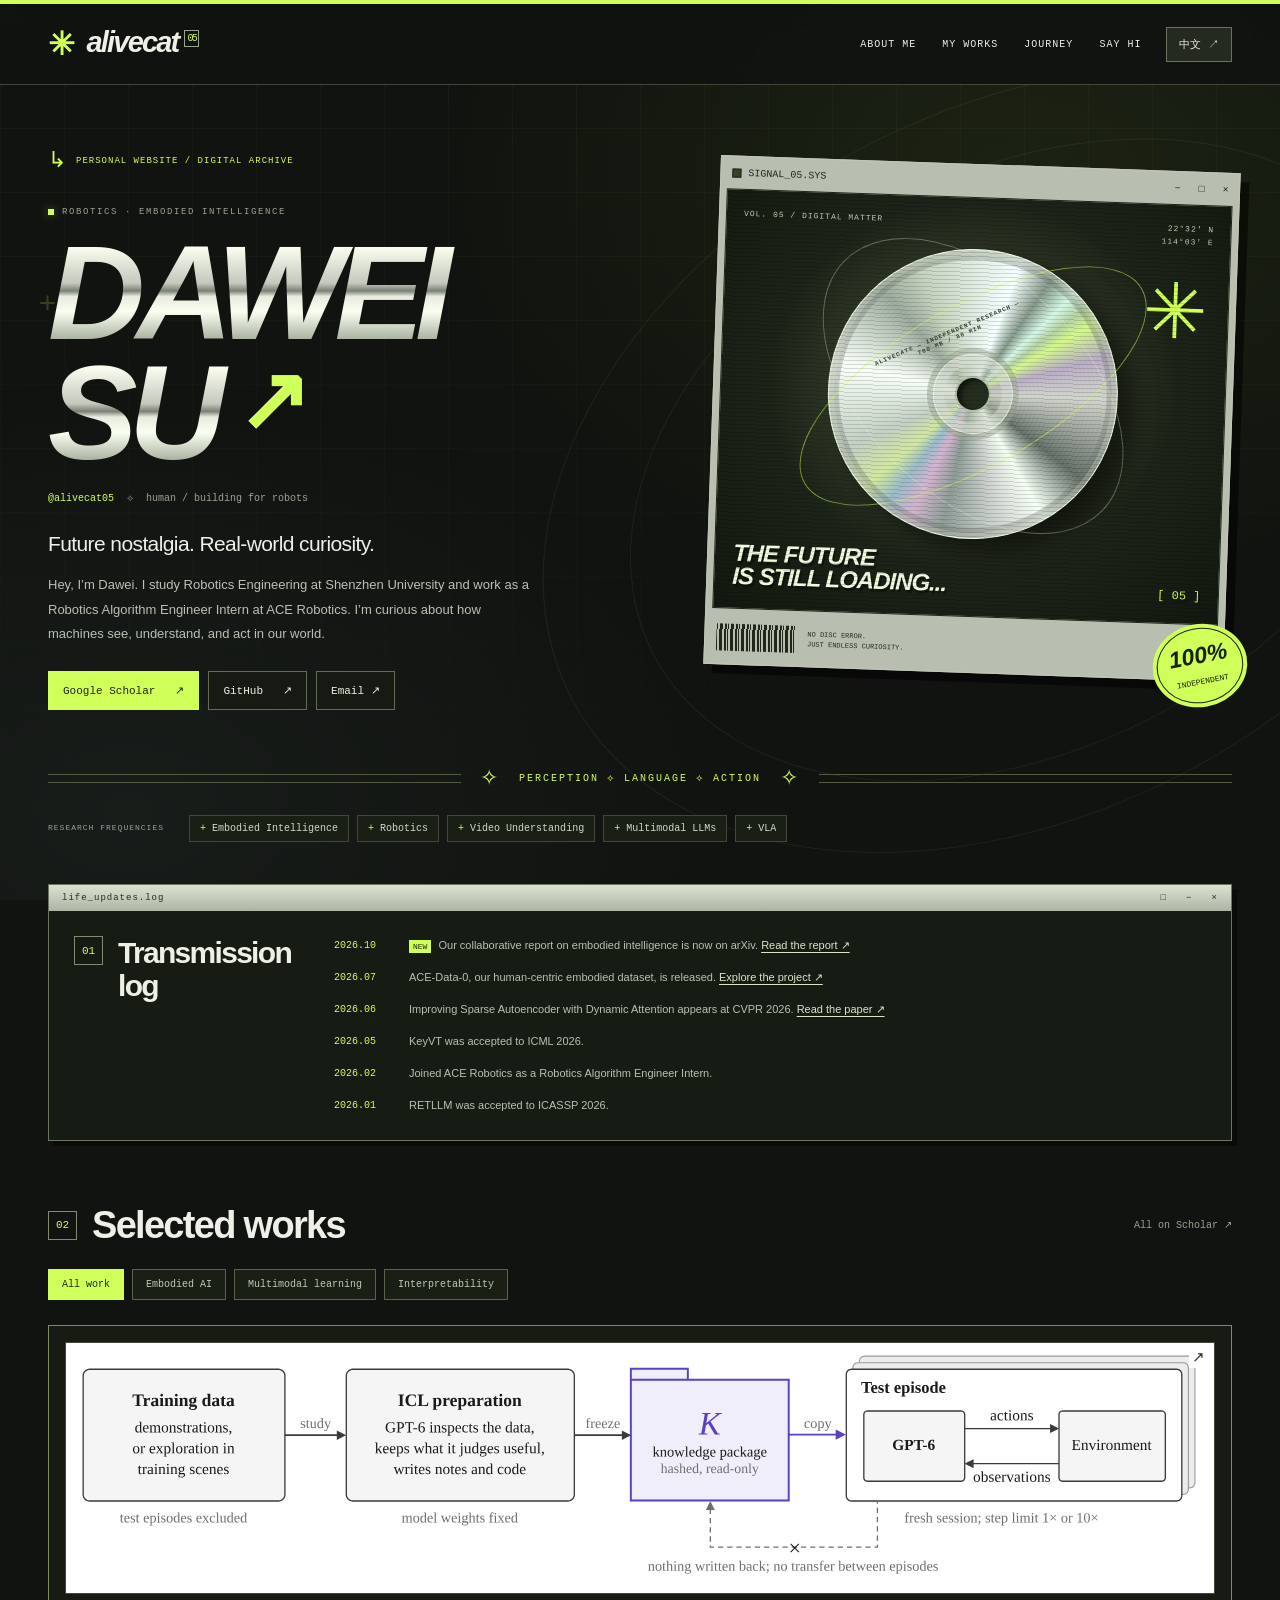
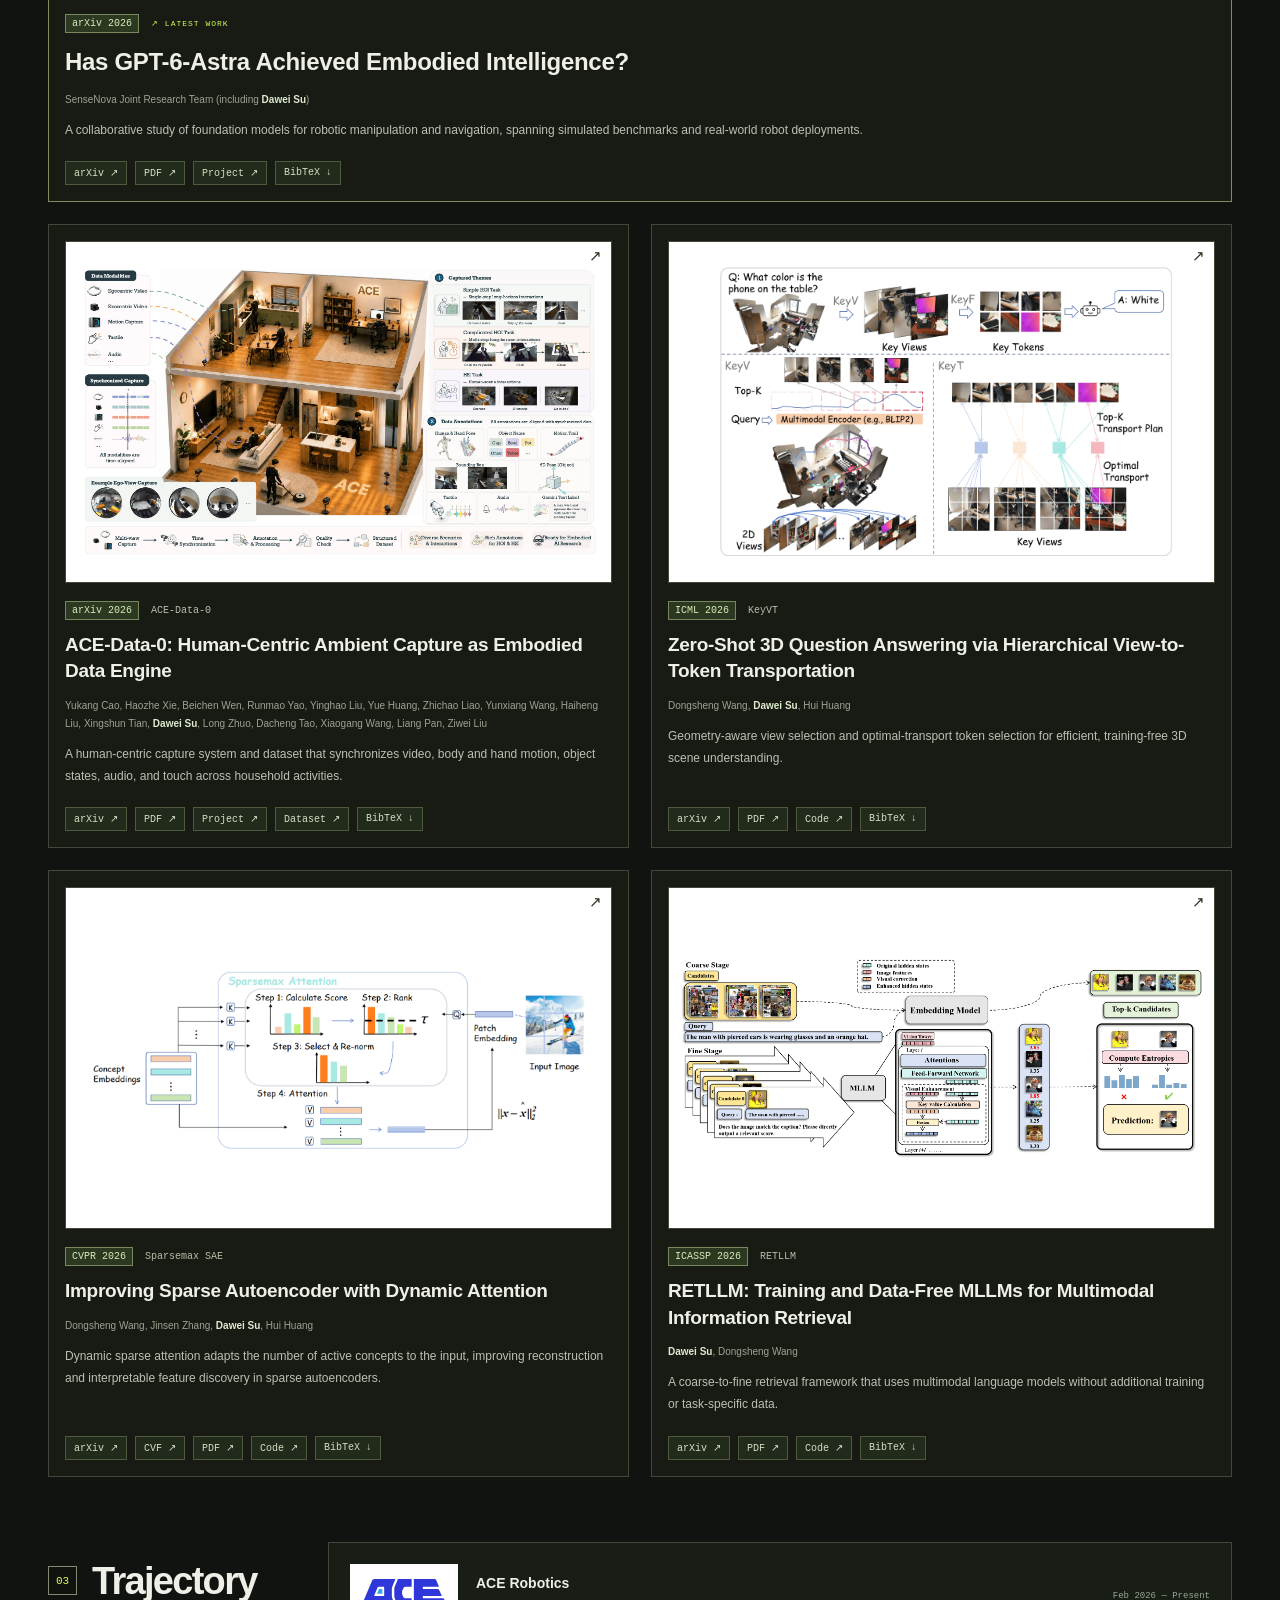
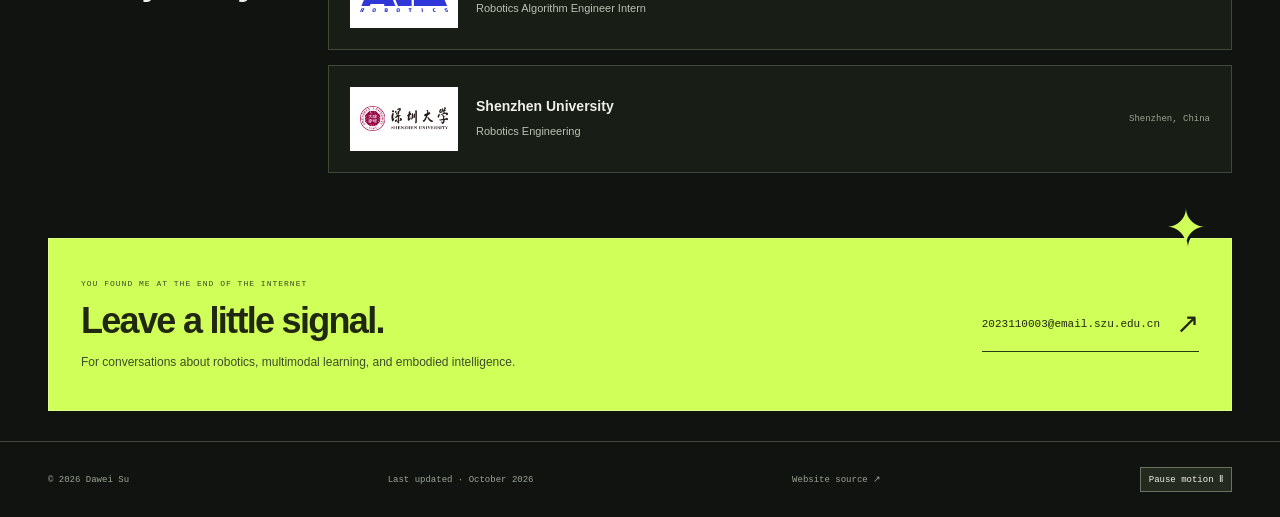
==== commit 6ecc2c8e: "Show original paper framework figures in research archive" ====
--- a/index.html
+++ b/index.html
@@ -102,7 +102,7 @@
       <p id="filter-status" class="sr-only" aria-live="polite"></p>
       <div class="publication-list">
         <article class="publication featured" data-category="embodied">
-          <a class="paper-image robot-image" href="https://arxiv.org/abs/2610.22471" target="_blank" rel="noopener noreferrer" aria-label="Read Has GPT-6-Astra Achieved Embodied Intelligence?"><img src="assets/cover-embodied.svg" alt="Abstract orbital diagram for embodied intelligence research" width="800" height="460" loading="lazy"></a>
+          <a class="paper-image" href="assets/embodied-framework.svg" target="_blank" rel="noopener noreferrer" aria-label="View full figure: In-context learning protocol from Figure 2 of Has GPT-6-Astra Achieved Embodied Intelligence?"><img src="assets/embodied-framework.svg" alt="In-context learning protocol from Figure 2 of Has GPT-6-Astra Achieved Embodied Intelligence?" width="732" height="147" loading="lazy"></a>
           <div class="paper-body">
             <div class="paper-meta"><span class="venue">arXiv 2026</span><span class="latest" data-en="LATEST WORK" data-zh="最新工作">LATEST WORK</span></div>
             <h3><a href="https://arxiv.org/abs/2610.22471" target="_blank" rel="noopener noreferrer">Has GPT-6-Astra Achieved Embodied Intelligence?</a></h3>
@@ -112,7 +112,7 @@
           </div>
         </article>
         <article class="publication" data-category="embodied">
-          <a class="paper-image" href="https://arxiv.org/abs/2607.28625" target="_blank" rel="noopener noreferrer" aria-label="Read the ACE-Data-0 paper"><img src="assets/cover-ace.svg" alt="Abstract synchronized data channels for ACE-Data-0" width="800" height="460" loading="lazy"></a>
+          <a class="paper-image" href="assets/ace-data-0.webp" target="_blank" rel="noopener noreferrer" aria-label="View full figure: ACE-Data-0 official overview: capture system, synchronized modalities, annotations and data pipeline"><img src="assets/ace-data-0.webp" alt="ACE-Data-0 official overview: capture system, synchronized modalities, annotations and data pipeline" width="2000" height="1125" loading="lazy"></a>
           <div class="paper-body">
             <div class="paper-meta"><span class="venue">arXiv 2026</span><span class="paper-shortname">ACE-Data-0</span></div>
             <h3><a href="https://arxiv.org/abs/2607.28625" target="_blank" rel="noopener noreferrer">ACE-Data-0: Human-Centric Ambient Capture as Embodied Data Engine</a></h3>
@@ -122,7 +122,7 @@
           </div>
         </article>
         <article class="publication" data-category="multimodal">
-          <a class="paper-image" href="https://arxiv.org/abs/2606.03100" target="_blank" rel="noopener noreferrer" aria-label="Read the KeyVT paper"><img src="assets/cover-keyvt.svg" alt="Abstract wireframe views for KeyVT" width="800" height="460" loading="lazy"></a>
+          <a class="paper-image" href="assets/keyvt.png" target="_blank" rel="noopener noreferrer" aria-label="View full figure: KeyVT framework: geometry-aware key-view selection and optimal-transport key-token selection"><img src="assets/keyvt.png" alt="KeyVT framework: geometry-aware key-view selection and optimal-transport key-token selection" width="2667" height="1500" loading="lazy"></a>
           <div class="paper-body">
             <div class="paper-meta"><span class="venue">ICML 2026</span><span class="paper-shortname">KeyVT</span></div>
             <h3><a href="https://arxiv.org/abs/2606.03100" target="_blank" rel="noopener noreferrer">Zero-Shot 3D Question Answering via Hierarchical View-to-Token Transportation</a></h3>
@@ -132,7 +132,7 @@
           </div>
         </article>
         <article class="publication" data-category="interpretability">
-          <a class="paper-image" href="https://arxiv.org/abs/2604.14925" target="_blank" rel="noopener noreferrer" aria-label="Read Improving Sparse Autoencoder with Dynamic Attention"><img src="assets/cover-sae.svg" alt="Abstract sparse attention matrix" width="800" height="460" loading="lazy"></a>
+          <a class="paper-image" href="assets/sparsemax-sae.png" target="_blank" rel="noopener noreferrer" aria-label="View full figure: Sparsemax SAE framework using dynamic sparse attention for interpretable concept discovery"><img src="assets/sparsemax-sae.png" alt="Sparsemax SAE framework using dynamic sparse attention for interpretable concept discovery" width="1483" height="564" loading="lazy"></a>
           <div class="paper-body">
             <div class="paper-meta"><span class="venue">CVPR 2026</span><span class="paper-shortname">Sparsemax SAE</span></div>
             <h3><a href="https://arxiv.org/abs/2604.14925" target="_blank" rel="noopener noreferrer">Improving Sparse Autoencoder with Dynamic Attention</a></h3>
@@ -142,7 +142,7 @@
           </div>
         </article>
         <article class="publication" data-category="multimodal">
-          <a class="paper-image" href="https://arxiv.org/abs/2602.22278" target="_blank" rel="noopener noreferrer" aria-label="Read the RETLLM paper"><img src="assets/cover-retllm.svg" alt="Abstract signal paths for multimodal retrieval" width="800" height="460" loading="lazy"></a>
+          <a class="paper-image" href="assets/retllm.png" target="_blank" rel="noopener noreferrer" aria-label="View full figure: RETLLM framework: coarse-to-fine multimodal information retrieval"><img src="assets/retllm.png" alt="RETLLM framework: coarse-to-fine multimodal information retrieval" width="1953" height="751" loading="lazy"></a>
           <div class="paper-body">
             <div class="paper-meta"><span class="venue">ICASSP 2026</span><span class="paper-shortname">RETLLM</span></div>
             <h3><a href="https://arxiv.org/abs/2602.22278" target="_blank" rel="noopener noreferrer">RETLLM: Training and Data-Free MLLMs for Multimodal Information Retrieval</a></h3>
--- a/styles.css
+++ b/styles.css
@@ -9,7 +9,7 @@
 .art-panel{position:relative;min-width:0;margin:0 0 20px;border:1px solid #c1c7b8;background:#b8bfb0;padding:6px;box-shadow:9px 9px 0 #0008;transform:rotate(2deg)}.art-window-bar{display:flex;justify-content:space-between;padding:5px 5px 10px;color:#20251a;font:10px var(--mono)}.art-window-bar>span:first-child{display:flex;align-items:center;gap:7px}.art-window-bar i{display:inline-block;width:9px;height:9px;background:#354329;border:1px solid #20251a}.art-frame{height:420px;position:relative;overflow:hidden;background:radial-gradient(ellipse at 50% 45%,#576144,#1c2318 57%,#12180f);border:1px solid #1e2517}.art-frame:before{content:"";position:absolute;inset:0;background:repeating-linear-gradient(0deg,transparent 0 3px,#0002 3px 4px);z-index:5;pointer-events:none}.art-coordinates{position:absolute;top:18px;left:17px;right:17px;display:flex;justify-content:space-between;font:8px/1.6 var(--mono);letter-spacing:1px;color:#c8d1bd;z-index:3}.art-coordinates>span:last-child{text-align:right}.compact-disc{position:absolute;width:290px;aspect-ratio:1;left:50%;top:47%;border-radius:50%;transform:translate(-50%,-50%) rotate(-25deg);background:repeating-radial-gradient(circle,transparent 0 3px,#fff1 3px 4px),conic-gradient(from 0deg,#c4d2bd,#f5ffff 12%,#829788 16%,#d5f7e6 19%,#b3d1a2 21%,#d3f88a 23%,#b8acc5 27%,#d1d4cc 32%,#626e66 42%,#f5fff4 48%,#d2d6d2 53%,#8c9b95 60%,#d2b3ce 64%,#99bac8 67%,#d1e7a0 70%,#c2cfc3 75%,#f8fff7 85%,#9aa99b 95%,#c4d2bd);border:1px solid #effce4;box-shadow:inset 0 0 0 5px #dce4d244,inset 0 0 0 10px #71776e55,10px 18px 25px #0008;animation:disc-turn 45s linear infinite}.disc-hub{position:absolute;inset:36%;border-radius:50%;background:#c5cebc80;border:1px solid #e9f0e7;box-shadow:0 0 0 6px #9ea99588,inset 0 0 0 10px #dae2d888}.disc-hub:after{content:"";position:absolute;inset:27%;border-radius:50%;background:#242e1e;border:2px solid #b5bfa9;box-shadow:inset 3px 4px 5px #0009}.disc-label{position:absolute;left:20%;right:20%;top:26%;font:bold 6px var(--mono);text-align:center;letter-spacing:1px;color:#38402f}.orbit{position:absolute;width:390px;height:160px;border:1px solid #d1ff5988;left:50%;top:45%;transform:translate(-50%,-50%) rotate(-32deg);border-radius:50%;z-index:2;pointer-events:none}.orbit-two{transform:translate(-50%,-50%) rotate(42deg);border-color:#e5f0d955;width:360px;height:220px}.art-spark{position:absolute;top:68px;right:20px;font-size:77px;color:var(--acid);line-height:1;z-index:3}.art-overlay{position:absolute;bottom:20px;left:18px;right:18px;display:flex;align-items:end;justify-content:space-between;font-size:24px;line-height:.98;font-weight:900;font-style:italic;letter-spacing:-1px;z-index:4;color:#edfadf;text-shadow:2px 3px #0005}.art-serial{font:12px var(--mono);letter-spacing:0;color:var(--acid)}.art-footer{padding:13px 5px 6px;display:flex;align-items:center;gap:12px;font:7px/1.5 var(--mono);color:#252c1d}.barcode{width:79px;height:27px;background:repeating-linear-gradient(90deg,#20281c 0 1px,transparent 1px 3px,#20281c 3px 6px,transparent 6px 8px,#20281c 8px 10px,transparent 10px 11px)}.disc-format{margin-left:auto;font-size:10px;font-weight:bold}.art-sticker{position:absolute;right:-20px;bottom:-23px;padding:16px 13px;border-radius:50%;background:var(--acid);border:1px solid #1b2513;box-shadow:0 0 0 4px var(--acid);text-align:center;color:#17210b;font:italic 900 23px/.9 Arial;transform:rotate(-13deg)}.art-sticker b{font:8px var(--mono)}
 .ornament-divider{display:flex;align-items:center;gap:19px;font:10px var(--mono);letter-spacing:2px;color:var(--acid)}.ornament-divider:before,.ornament-divider:after{content:"";flex:1;height:7px;border-block:1px solid #515b43}.ornament-divider>span:not(:nth-child(2)){font-size:22px}.interests{padding:23px 0 42px;display:flex;align-items:center;gap:25px}.small-label{color:var(--muted);white-space:nowrap;margin:0;font-size:8px;letter-spacing:1px}.interest-list{display:flex;gap:8px;flex-wrap:wrap;list-style:none;padding:0;margin:0}.interest-list li{padding:7px 10px;font:10px var(--mono);border:1px solid var(--line);background:#1a1f16;color:#d0dac6}.interest-list li:before{content:"+ ";color:var(--acid)}.section{padding-top:65px}.section-label{display:flex;align-items:center;gap:15px;min-width:0}.section-number{display:grid;place-items:center;flex-shrink:0;width:29px;height:29px;font:11px var(--mono);border:1px solid #818b72;color:var(--acid)}.section h2{font-size:38px;line-height:1;font-weight:800;letter-spacing:-1.7px;margin:0}.section-heading{display:flex;align-items:center;justify-content:space-between;gap:16px}.quiet-link{font:10px var(--mono);color:var(--muted);white-space:nowrap}.quiet-link:hover{text-decoration:underline}
 .news{display:grid;grid-template-columns:235px 1fr;gap:25px;padding:0 25px 25px;border:1px solid #6b765e;background:#171c14ed;box-shadow:5px 5px #0005}.window-bar{grid-column:1/-1;margin:0 -25px;display:flex;justify-content:space-between;padding:8px 13px;background:linear-gradient(#dce2d2,#acb4a3);color:#232b1c;font:9px var(--mono);letter-spacing:1px}.news .section-label{align-self:start;align-items:flex-start}.news h2{font-size:30px;line-height:1.1;max-width:160px}.news-list{display:grid;gap:13px}.news-item{display:grid;grid-template-columns:60px minmax(0,1fr);gap:15px;font-size:11px}.news-item time{font:10px/1.9 var(--mono);color:var(--acid)}.news-item p{margin:0;color:var(--body)}.news-item a{color:#d9e7c9;text-decoration:underline;text-underline-offset:3px}.new-label{background:var(--acid);color:#202913;font:8px var(--mono);padding:2px 4px;margin-right:4px}
-.filters{display:flex;flex-wrap:wrap;gap:8px;margin:25px 0}.filter{padding:9px 13px;border:1px solid #58634b;color:#c0cbb6;background:#191f15;font:10px var(--mono)}.filter:hover{border-color:var(--acid)}.filter.active{background:var(--acid);color:#202913;border-color:var(--acid)}.publication-list{display:grid;grid-template-columns:repeat(2,minmax(0,1fr));gap:22px;margin-top:25px}.publication{display:flex;flex-direction:column;min-width:0;padding:16px;background:#181d15f5;border:1px solid var(--line);transition:border-color .2s,transform .2s}.publication:hover{border-color:#a1b587;transform:translateY(-3px)}.publication.featured{display:grid;grid-template-columns:320px minmax(0,1fr);align-items:center;gap:26px;grid-column:1/-1;border-color:#7a8c60}.paper-image{display:block;aspect-ratio:2.1;overflow:hidden;background:#222a1c;border:1px solid var(--line);flex-shrink:0}.paper-image img{display:block;width:100%;height:100%;object-fit:cover}.featured .paper-image{aspect-ratio:1.6}.paper-body{padding-top:18px;display:flex;flex-direction:column;flex:1;min-width:0}.featured .paper-body{padding-top:0}.paper-meta{display:flex;gap:12px;align-items:center;flex-wrap:wrap;margin-bottom:12px;font:10px var(--mono)}.venue{padding:3px 6px;border:1px solid #77885e;color:#d6edbb;background:#2c3820}.latest{color:var(--acid);font:8px var(--mono);letter-spacing:1px}.latest:before{content:"↗ "}.paper-shortname{color:#b5bfa9}.paper-body h3{font-size:19px;line-height:1.4;font-weight:600;letter-spacing:-.3px;margin:0 0 12px}.featured .paper-body h3{font-size:24px}.authors{font-size:10px;line-height:1.8;color:var(--muted);margin:0 0 10px}.authors strong{color:#deebce}.paper-description{font-size:12px;line-height:1.85;color:var(--body);margin:0 0 20px}.paper-links{display:flex;flex-wrap:wrap;gap:8px;margin-top:auto;font:10px var(--mono)}.paper-links a{padding:5px 8px;border:1px solid #4d5a3e;background:#222b1b;color:#d2dfc4}.paper-links a:hover{background:var(--acid);color:var(--bg)}
+.filters{display:flex;flex-wrap:wrap;gap:8px;margin:25px 0}.filter{padding:9px 13px;border:1px solid #58634b;color:#c0cbb6;background:#191f15;font:10px var(--mono)}.filter:hover{border-color:var(--acid)}.filter.active{background:var(--acid);color:#202913;border-color:var(--acid)}.publication-list{display:grid;grid-template-columns:repeat(2,minmax(0,1fr));gap:22px;margin-top:25px}.publication{display:flex;flex-direction:column;min-width:0;padding:16px;background:#181d15f5;border:1px solid var(--line);transition:border-color .2s,transform .2s}.publication:hover{border-color:#a1b587;transform:translateY(-3px)}.publication.featured{display:grid;grid-template-columns:320px minmax(0,1fr);align-items:center;gap:26px;grid-column:1/-1;border-color:#7a8c60}.paper-image{display:block;aspect-ratio:2.1;overflow:hidden;background:#222a1c;border:1px solid var(--line);flex-shrink:0}.paper-image img{display:block;width:100%;height:100%;object-fit:contain}.featured .paper-image{aspect-ratio:1.6}.paper-body{padding-top:18px;display:flex;flex-direction:column;flex:1;min-width:0}.featured .paper-body{padding-top:0}.paper-meta{display:flex;gap:12px;align-items:center;flex-wrap:wrap;margin-bottom:12px;font:10px var(--mono)}.venue{padding:3px 6px;border:1px solid #77885e;color:#d6edbb;background:#2c3820}.latest{color:var(--acid);font:8px var(--mono);letter-spacing:1px}.latest:before{content:"↗ "}.paper-shortname{color:#b5bfa9}.paper-body h3{font-size:19px;line-height:1.4;font-weight:600;letter-spacing:-.3px;margin:0 0 12px}.featured .paper-body h3{font-size:24px}.authors{font-size:10px;line-height:1.8;color:var(--muted);margin:0 0 10px}.authors strong{color:#deebce}.paper-description{font-size:12px;line-height:1.85;color:var(--body);margin:0 0 20px}.paper-links{display:flex;flex-wrap:wrap;gap:8px;margin-top:auto;font:10px var(--mono)}.paper-links a{padding:5px 8px;border:1px solid #4d5a3e;background:#222b1b;color:#d2dfc4}.paper-links a:hover{background:var(--acid);color:var(--bg)}
 .experience{display:grid;grid-template-columns:250px minmax(0,1fr);gap:30px}.experience>.section-label{align-self:start;margin-top:20px}.experience-list{display:grid;gap:15px}.experience-row{display:grid;grid-template-columns:108px minmax(0,1fr) auto;align-items:center;gap:18px;padding:21px;border:1px solid var(--line);background:#1a1f16f5}.org-logo{background:white;padding:10px;width:108px;min-height:64px;display:flex;align-items:center;justify-content:center}.org-logo img{width:100%;height:auto;max-height:48px;object-fit:contain;display:block}.experience-detail h3{font-size:14px;line-height:1.5;margin:0 0 5px}.experience-detail p{font-size:11px;line-height:1.7;margin:0;color:var(--body)}.experience-date{font:9px/1.8 var(--mono);white-space:nowrap;color:var(--muted);margin:0}.contact{position:relative;display:flex;align-items:center;justify-content:space-between;gap:30px;margin-top:65px;padding:38px 32px;background:var(--acid);color:#202811;border:1px solid #dcff83}.contact-star{position:absolute;right:24px;top:-36px;font-size:50px;line-height:1;color:var(--acid);text-shadow:2px 2px var(--bg)}.contact .eyebrow{color:#3a4b23;font-size:8px;letter-spacing:1px;margin-bottom:12px}.contact h2{font-size:36px}.contact p:not(.eyebrow){max-width:450px;font-size:12px;margin:13px 0 0;color:#3d4d29}.contact-link{font:11px var(--mono);border-bottom:1px solid #283918;padding:10px 0;white-space:nowrap;display:flex;align-items:center;gap:16px}.contact-link:hover{color:#202811;transform:translateY(-3px)}.contact-link span{font-size:28px}.footer{display:flex;align-items:center;justify-content:space-between;flex-wrap:wrap;gap:18px;padding-top:25px;padding-bottom:25px;margin-top:30px;border-top:1px solid var(--line);font:9px/1.8 var(--mono);color:var(--muted)}.footer p{margin:0}.motion-toggle{font-size:9px;padding:6px 8px}.sr-only{position:absolute;width:1px;height:1px;padding:0;margin:-1px;overflow:hidden;clip:rect(0,0,0,0);white-space:nowrap;border:0}.skip-link{position:fixed;top:-100px;left:12px;background:var(--acid);color:var(--bg);padding:10px 18px;z-index:30}.skip-link:focus{top:12px}
 @keyframes grid-drift{to{transform:translate(64px,64px)}}@keyframes halo-drift{to{transform:translate(-5%,7%) rotate(15deg)}}@keyframes scan{to{transform:translateY(130vh)}}@keyframes mark-float{to{transform:translateY(-25px) rotate(35deg)}}@keyframes disc-turn{to{transform:translate(-50%,-50%) rotate(335deg)}}
 html[data-motion="paused"] *,html[data-motion="paused"] *:before,html[data-motion="paused"] *:after{animation-play-state:paused!important}html[data-motion="paused"] .ambient-orbit{transition:none;transform:rotate(-28deg)}
@@ -20,3 +20,12 @@
 @media(max-width:600px){html{scroll-padding-top:125px}.container,.header-inner{padding-left:22px;padding-right:22px}.header-inner{flex-wrap:wrap;gap:11px;padding-top:15px;padding-bottom:12px}.wordmark{font-size:27px}.language-toggle{margin-left:auto}.header-inner nav{order:3;width:100%;justify-content:space-between;font-size:9px;letter-spacing:.8px}.header-inner nav a{padding:3px 0}.hero{grid-template-columns:1fr;gap:40px;padding:36px 0 43px}.hello-tag{margin-bottom:27px;font-size:8px;letter-spacing:.7px}.hero .eyebrow{font-size:8px;letter-spacing:1px}h1{font-size:clamp(80px,24vw,136px);letter-spacing:-7px;margin-bottom:23px}.hero-tagline{font-size:20px}.bio{font-size:13px}.handle-line{font-size:9px;gap:9px;margin-bottom:20px}.profile-links{font-size:10px;gap:8px}.profile-links a{padding:11px 12px;gap:13px}.art-panel{width:calc(100% - 10px);max-width:420px;margin:0 auto 12px;transform:rotate(1deg)}.art-frame{height:auto;aspect-ratio:1/1.08}.compact-disc{width:73%}.orbit{width:108%;height:42%}.orbit-two{width:95%;height:60%}.art-coordinates{font-size:7px;top:15px}.art-overlay{font-size:23px;bottom:17px}.art-spark{font-size:60px;right:14px;top:65px}.art-footer{font-size:7px;gap:13px}.barcode{width:70px}.disc-format{font-size:10px}.art-sticker{right:-4px;bottom:-16px}.ornament-divider{font-size:7px;letter-spacing:.8px;gap:9px}.ornament-divider>span:not(:nth-child(2)){font-size:17px}.interests{padding:20px 0 30px}.interest-list li{font-size:9px;padding:7px 9px}.section{padding-top:44px}.news{grid-template-columns:1fr;padding:0 17px 22px;gap:20px}.window-bar{margin:0 -17px;padding:9px 12px;font-size:8px}.news h2{max-width:none;font-size:28px}.news .section-label{align-items:center}.news-item{grid-template-columns:54px minmax(0,1fr);gap:11px;font-size:10px}.news-item time{font-size:9px}.section-label{gap:10px}.section-number{width:24px;height:24px;font-size:9px}.section h2{font-size:29px;letter-spacing:-1px}.quiet-link{font-size:8px}.section-heading{gap:8px}.filters{margin:21px 0;gap:7px}.filter{font-size:9px;padding:8px 10px}.publication-list{grid-template-columns:1fr;gap:20px}.publication,.publication.featured{display:flex;flex-direction:column;align-items:stretch;gap:0;padding:13px;grid-column:auto}.paper-image,.featured .paper-image{aspect-ratio:1.8}.paper-body,.featured .paper-body{padding-top:17px}.paper-body h3,.featured .paper-body h3{font-size:18px}.paper-links{font-size:9px;gap:7px}.paper-links a{padding:6px 8px}.experience-list{grid-template-columns:1fr}.experience-row{grid-template-columns:90px minmax(0,1fr);padding:18px;gap:5px 15px}.org-logo{width:90px}.experience-detail h3{font-size:14px}.experience-detail p{font-size:11px}.experience-date{font-size:9px}.experience>.section-label{margin-top:0}.contact{margin-top:44px;padding:28px 20px}.contact .eyebrow{font-size:7px}.contact h2{font-size:29px}.contact p:not(.eyebrow){font-size:11px}.contact-link{font-size:10px;gap:10px;white-space:normal;overflow-wrap:anywhere}.footer{font-size:8px;gap:13px;margin-top:24px}.footer p:nth-child(2){margin-left:auto}.motion-toggle{margin-left:auto}.ambient-grid:before{opacity:.6;animation-duration:40s}.ambient-scan{opacity:.5;animation-duration:26s}.ambient-mark{display:none}.ambient-orbit{width:140vw;height:100vw;right:-70vw;transition:none}html[lang="zh-CN"] .section h2{font-size:25px}}
 @media(prefers-reduced-motion:reduce){html{scroll-behavior:auto}*,*:before,*:after{animation:none!important;transition:none!important}.ambient-orbit{transform:rotate(-28deg)}}
 @media print{body{background:white;color:#111}.site-header,.art-panel,.ambient-grid,.hello-tag,.ornament-divider,.filters,.profile-links,.contact,.footer{display:none!important}.container{padding:0;max-width:none}.hero{display:block;padding:15px 0}h1{font-size:50px;letter-spacing:-2px;line-height:1}h1>span{display:inline;background:none;color:black;padding:0}h1>span+span:before{content:" "}.name-dot{display:none}.hero-tagline,.bio,.authors,.authors strong,.paper-description,.experience-detail p,.experience-date,.news-item p{color:#222}.publication-list{display:block}.publication,.publication.featured{display:block;background:white;border:1px solid #ddd;box-shadow:none;break-inside:avoid;margin-bottom:20px}.paper-image{max-width:250px}.section h2{font-size:25px}.experience-row,.news{background:white;box-shadow:none}.paper-body h3{color:black}}
+
+/* Published paper figures retain their original color and complete framing. */
+.paper-image{position:relative;background:#fff;padding:12px;aspect-ratio:16/10}
+.paper-image:after{content:"↗";position:absolute;top:4px;right:6px;background:#fff;color:#28351d;font:15px var(--mono);padding:1px 3px}
+.publication.featured{grid-template-columns:minmax(0,1fr);gap:20px}
+.featured .paper-image{aspect-ratio:auto}
+.featured .paper-image img{height:auto}
+@media(max-width:600px){.paper-image{padding:9px}.publication.featured{gap:0}.featured .paper-image{aspect-ratio:auto}}
+@media print{.paper-image:after{display:none}}
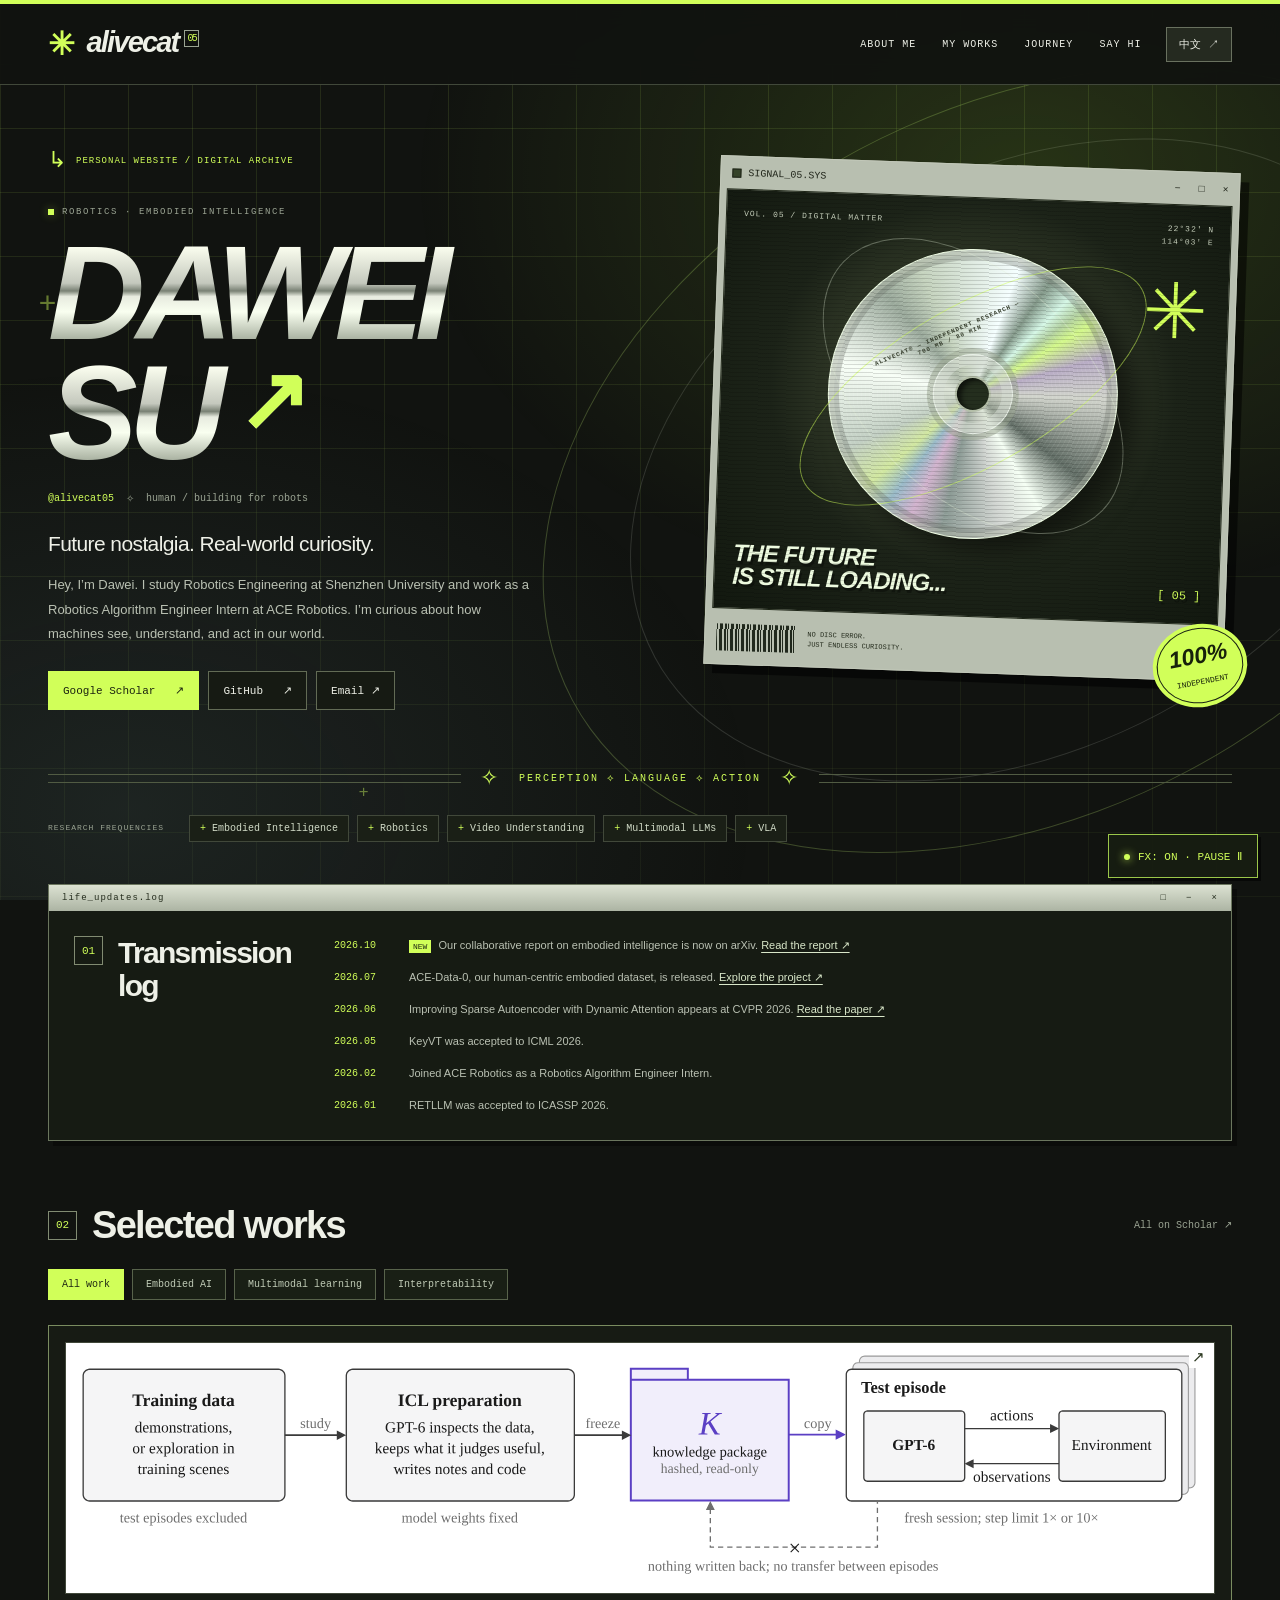
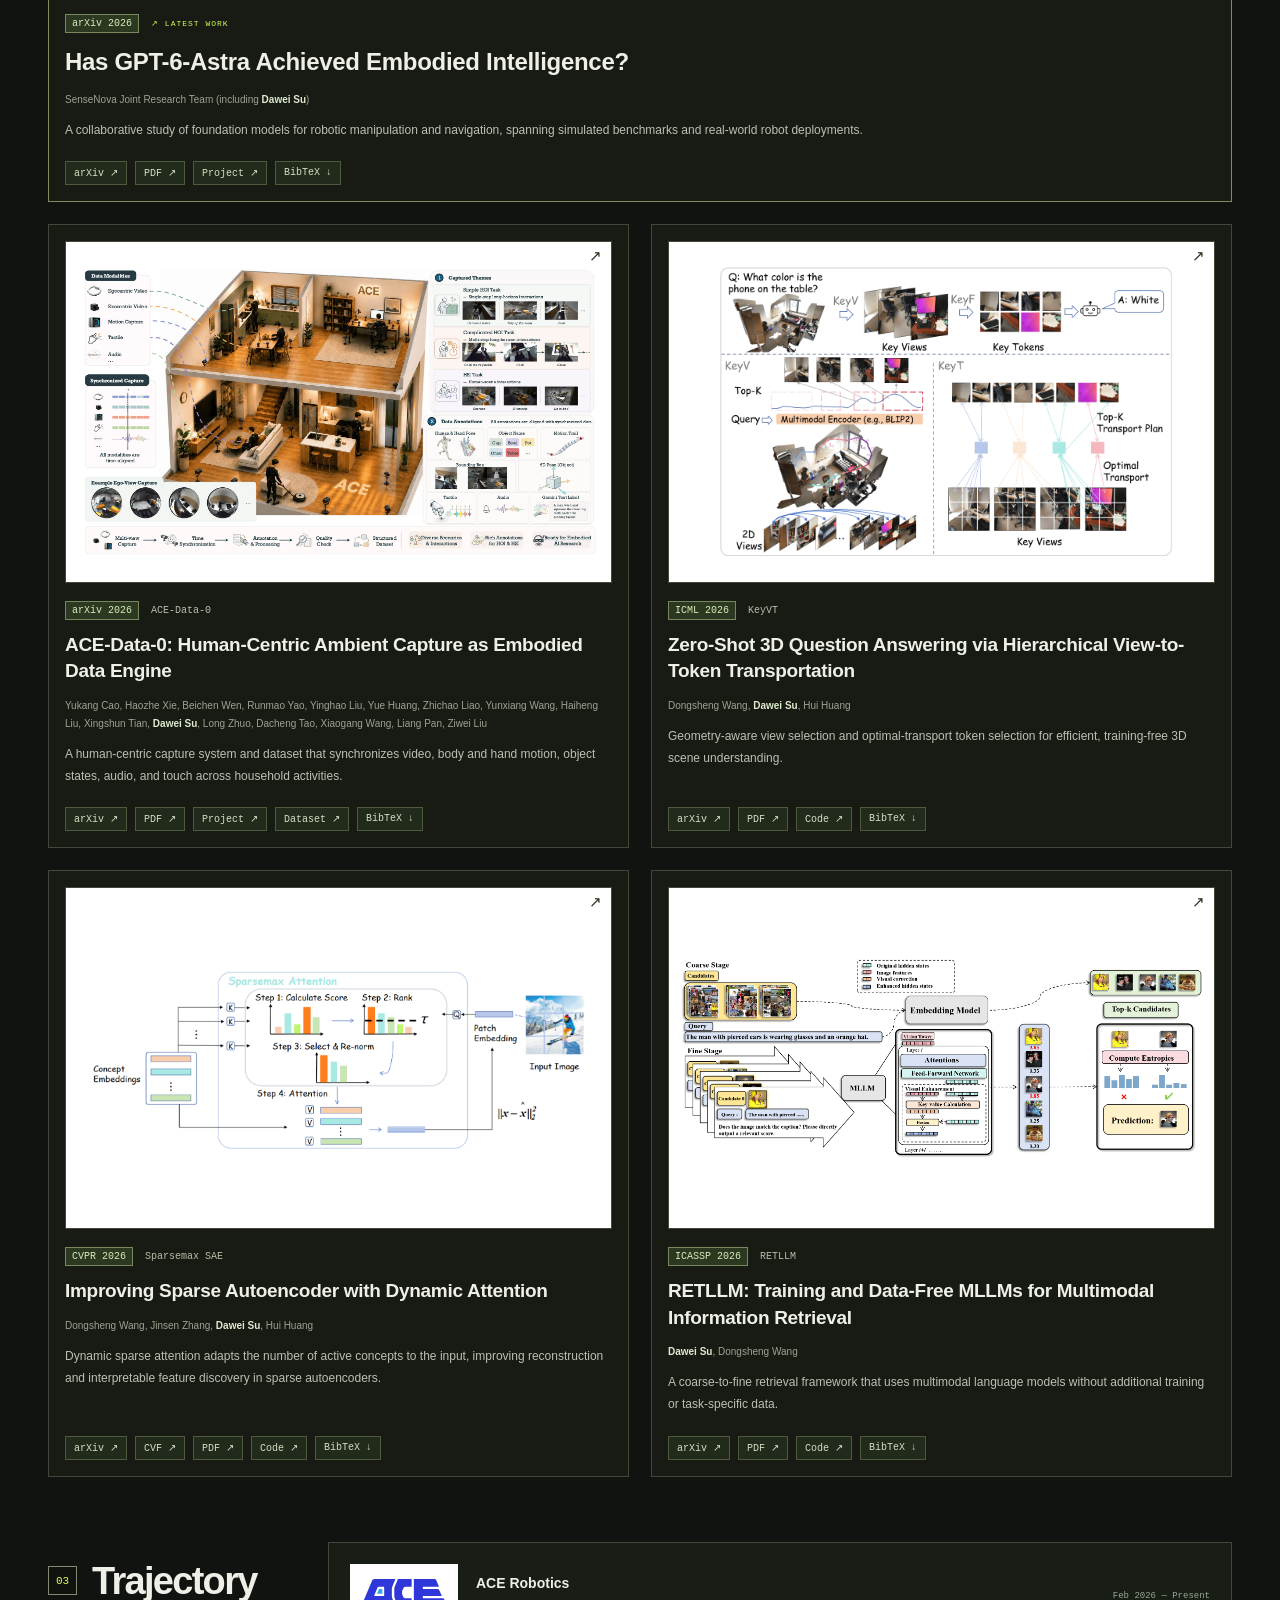
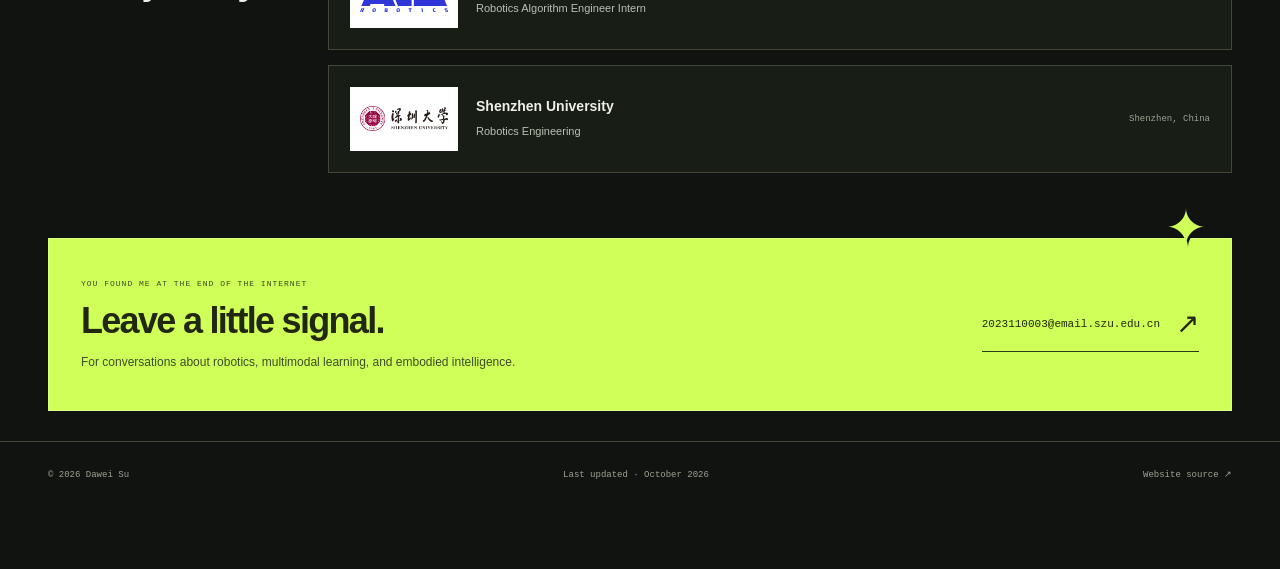
==== commit aa854ece: "Make ambient motion visible and expose its playback status" ====
--- a/index.html
+++ b/index.html
@@ -14,12 +14,12 @@
   <meta property="og:image" content="https://alivecat05.github.io/assets/social-y2k.png">
   <meta name="twitter:card" content="summary_large_image">
   <link rel="icon" href="assets/favicon.svg" type="image/svg+xml">
-  <link rel="stylesheet" href="styles.css">
-  <script src="script.js" defer></script>
+  <link rel="stylesheet" href="styles.css?v=20261022-motion2">
+  <script src="script.js?v=20261022-motion2" defer></script>
   <script type="application/ld+json">{"@context":"https://schema.org","@type":"Person","name":"Dawei Su","url":"https://alivecat05.github.io/","sameAs":["https://github.com/alivecat05","https://scholar.google.com/citations?user=609eIA8AAAAJ"],"affiliation":{"@type":"CollegeOrUniversity","name":"Shenzhen University"},"jobTitle":"Robotics Algorithm Engineer Intern","worksFor":{"@type":"Organization","name":"ACE Robotics"},"knowsAbout":["Embodied Intelligence","Robotics","Video Understanding","Multimodal Large Language Models","Vision-Language-Action Models"]}</script>
 </head>
 <body>
-  <div class="ambient-grid" aria-hidden="true"><div class="ambient-orbit"></div><div class="ambient-scan"></div><span class="ambient-mark">+</span><span class="ambient-mark">✳</span><span class="ambient-mark">+</span></div>
+  <div class="ambient-grid" aria-hidden="true"><div class="ambient-orbit"><span class="signal-dot"></span><span class="signal-dot signal-dot-two"></span></div><div class="ambient-scan"></div><span class="ambient-mark">+</span><span class="ambient-mark">✳</span><span class="ambient-mark">+</span></div>
   <a class="skip-link" href="#main" data-en="Skip to content" data-zh="跳转到正文">Skip to content</a>
   <header class="site-header">
     <div class="header-inner">
--- a/styles.css
+++ b/styles.css
@@ -2,11 +2,11 @@
 :root{color-scheme:dark;--bg:#111310;--panel:#1a1d18;--ink:#eef0e7;--body:#bac1b3;--muted:#9ba493;--acid:#d1ff59;--line:#41483a;--sans:Arial,"PingFang SC","Microsoft YaHei",sans-serif;--mono:"SFMono-Regular",Consolas,"Liberation Mono",monospace}
 *{box-sizing:border-box}html{scroll-behavior:smooth;scroll-padding-top:110px}body{margin:0;background:var(--bg);color:var(--ink);font:15px/1.7 var(--sans);-webkit-font-smoothing:antialiased;isolation:isolate}::selection{background:var(--acid);color:var(--bg)}a{color:inherit;text-decoration:none;transition:color .18s,background .18s,transform .18s}a:hover{color:var(--acid)}button{font:inherit;cursor:pointer}a,button{touch-action:manipulation}a:focus-visible,button:focus-visible{outline:2px solid var(--acid);outline-offset:5px}[hidden]{display:none!important}.container,.header-inner{max-width:1280px;margin:auto;padding:0 48px}
 /* The ambient layers are decorative, fixed, and never intercept input. */
-.ambient-grid{position:fixed;inset:0;overflow:hidden;pointer-events:none;z-index:-1;contain:strict}.ambient-grid:before{content:"";position:absolute;inset:-64px;background-image:linear-gradient(#caff6311 1px,transparent 1px),linear-gradient(90deg,#caff6311 1px,transparent 1px);background-size:64px 64px;mask-image:linear-gradient(#0009,transparent 90%);animation:grid-drift 24s linear infinite}.ambient-grid:after{content:"";position:absolute;inset:-50%;background:radial-gradient(ellipse at 65% 35%,#b5ff3e12,transparent 26%),radial-gradient(ellipse at 30% 70%,#99cbd00d,transparent 25%);animation:halo-drift 22s ease-in-out infinite alternate}.ambient-orbit{position:absolute;right:-20vw;top:12vh;width:80vw;height:55vw;border:1px solid #c9f77812;border-radius:50%;transform:translate(var(--pointer-x,0px),var(--pointer-y,0px)) rotate(-28deg);transition:transform 1.8s ease-out}.ambient-orbit:after{content:"";position:absolute;inset:9%;border:1px solid #e3e7df10;border-radius:50%}.ambient-scan{position:absolute;left:0;right:0;top:-15vh;height:14vh;background:linear-gradient(transparent,#cfff6507,transparent);animation:scan 18s linear infinite}.ambient-mark{position:absolute;color:#d1ff5930;font:30px var(--mono);animation:mark-float 12s ease-in-out infinite alternate}.ambient-mark:nth-of-type(3){left:3%;top:32%}.ambient-mark:nth-of-type(4){right:3%;top:72%;animation-delay:-6s}.ambient-mark:nth-of-type(5){left:28%;top:87%;font-size:17px;animation-delay:-3s}
+.ambient-grid{position:fixed;inset:0;overflow:hidden;pointer-events:none;z-index:-1;contain:strict}.ambient-grid:before{content:"";position:absolute;inset:-64px;background-image:linear-gradient(#caff6326 1px,transparent 1px),linear-gradient(90deg,#caff6326 1px,transparent 1px);background-size:64px 64px;mask-image:linear-gradient(#000c,#0004);animation:grid-drift 9s linear infinite}.ambient-grid:after{content:"";position:absolute;inset:-50%;background:radial-gradient(ellipse at 65% 35%,#b5ff3e24,transparent 26%),radial-gradient(ellipse at 30% 70%,#99cbd018,transparent 25%);animation:halo-drift 12s ease-in-out infinite alternate}.ambient-orbit{position:absolute;right:-20vw;top:12vh;width:80vw;height:55vw;border:1px solid #c9f7783d;border-radius:50%;transform:translate(var(--pointer-x,0px),var(--pointer-y,0px)) rotate(-28deg);transition:transform 1.8s ease-out}.ambient-orbit:after{content:"";position:absolute;inset:9%;border:1px solid #e3e7df26;border-radius:50%}.ambient-scan{position:absolute;left:0;right:0;top:-15vh;height:14vh;background:linear-gradient(transparent 15%,#cfff6518 95%,#d1ff5970 98%,transparent);animation:scan 8s linear infinite;animation-delay:-3s}.ambient-mark{position:absolute;color:#d1ff5970;font:30px var(--mono);animation:mark-float 6s ease-in-out infinite alternate}.ambient-mark:nth-of-type(1){left:3%;top:32%}.ambient-mark:nth-of-type(2){right:3%;top:72%;animation-delay:-6s}.ambient-mark:nth-of-type(3){left:28%;top:87%;font-size:17px;animation-delay:-3s}
 .site-header{position:sticky;top:0;z-index:20;background:#111310ed;border-bottom:1px solid var(--line);backdrop-filter:blur(14px)}.site-header:before{content:"";display:block;height:4px;background:var(--acid)}.header-inner{display:flex;align-items:center;gap:25px;min-height:80px}.wordmark{font-size:29px;line-height:1;font-weight:900;font-style:italic;letter-spacing:-1.8px;white-space:nowrap}.brand-star{display:inline-block;color:var(--acid);font-style:normal;margin-right:7px;font-size:32px;vertical-align:middle}.wordmark-dot{font:10px var(--mono);vertical-align:super;margin-left:6px;border:1px solid var(--muted);padding:2px;color:var(--acid)}.header-inner nav{display:flex;gap:26px;margin-left:auto;font:10px var(--mono);text-transform:uppercase;letter-spacing:1px}.header-inner nav a{padding:14px 0}.language-toggle,.motion-toggle{border:1px solid #69715f;color:var(--ink);background:#252a20;padding:9px 12px;font:11px var(--mono)}.language-toggle:hover,.motion-toggle:hover{background:var(--acid);color:var(--bg)}
 .hero{display:grid;grid-template-columns:1.15fr 1fr;gap:65px;align-items:center;padding:62px 0 55px}.hero-copy{min-width:0}.hello-tag{display:inline-flex;align-items:center;gap:9px;color:var(--acid);font:9px var(--mono);letter-spacing:1px;margin-bottom:30px}.hello-tag>span:first-child{font-size:22px}.eyebrow,.small-label{font:9px/1.8 var(--mono);letter-spacing:1.6px;font-weight:400}.eyebrow{display:flex;gap:8px;align-items:center;color:var(--muted);margin:0 0 17px}.status-dot{width:6px;height:6px;background:var(--acid);box-shadow:0 0 10px #d1ff5960}
 h1{font-family:Arial,Helvetica,sans-serif;font-size:clamp(90px,10.5vw,144px);line-height:.82;font-weight:900;font-style:italic;letter-spacing:-9px;margin:0 0 25px}h1>span{display:block;background:linear-gradient(180deg,#fcfff0 8%,#c4c8bd 42%,#798174 49%,#e7ebdf 54%,#f9fff0 68%,#939c8b 100%);background-clip:text;-webkit-background-clip:text;color:transparent;padding-right:12px}h1>span+span{margin-top:10px}.name-dot{display:inline-block;color:var(--acid);font-size:.65em;vertical-align:top;line-height:1;margin-left:20px;font-style:normal;letter-spacing:-10px}.handle-line{display:flex;flex-wrap:wrap;gap:12px;align-items:center;font:10px var(--mono);color:var(--muted);margin-bottom:24px}.handle-line>span:first-child{color:var(--acid)}.hero-tagline{font-size:21px;letter-spacing:-.6px;line-height:1.4;margin:0 0 15px}.bio{font-size:13px;line-height:1.9;color:var(--body);max-width:490px;margin:0}.profile-links{display:flex;flex-wrap:wrap;gap:9px;margin-top:24px;font:11px var(--mono)}.profile-links a{padding:12px 14px;border:1px solid #626b55;display:flex;gap:20px;align-items:center;background:#161a13}.profile-links .primary-link{background:var(--acid);color:#1c2410;border-color:var(--acid)}.profile-links a:hover{transform:translateY(-3px);border-color:var(--acid)}
-.art-panel{position:relative;min-width:0;margin:0 0 20px;border:1px solid #c1c7b8;background:#b8bfb0;padding:6px;box-shadow:9px 9px 0 #0008;transform:rotate(2deg)}.art-window-bar{display:flex;justify-content:space-between;padding:5px 5px 10px;color:#20251a;font:10px var(--mono)}.art-window-bar>span:first-child{display:flex;align-items:center;gap:7px}.art-window-bar i{display:inline-block;width:9px;height:9px;background:#354329;border:1px solid #20251a}.art-frame{height:420px;position:relative;overflow:hidden;background:radial-gradient(ellipse at 50% 45%,#576144,#1c2318 57%,#12180f);border:1px solid #1e2517}.art-frame:before{content:"";position:absolute;inset:0;background:repeating-linear-gradient(0deg,transparent 0 3px,#0002 3px 4px);z-index:5;pointer-events:none}.art-coordinates{position:absolute;top:18px;left:17px;right:17px;display:flex;justify-content:space-between;font:8px/1.6 var(--mono);letter-spacing:1px;color:#c8d1bd;z-index:3}.art-coordinates>span:last-child{text-align:right}.compact-disc{position:absolute;width:290px;aspect-ratio:1;left:50%;top:47%;border-radius:50%;transform:translate(-50%,-50%) rotate(-25deg);background:repeating-radial-gradient(circle,transparent 0 3px,#fff1 3px 4px),conic-gradient(from 0deg,#c4d2bd,#f5ffff 12%,#829788 16%,#d5f7e6 19%,#b3d1a2 21%,#d3f88a 23%,#b8acc5 27%,#d1d4cc 32%,#626e66 42%,#f5fff4 48%,#d2d6d2 53%,#8c9b95 60%,#d2b3ce 64%,#99bac8 67%,#d1e7a0 70%,#c2cfc3 75%,#f8fff7 85%,#9aa99b 95%,#c4d2bd);border:1px solid #effce4;box-shadow:inset 0 0 0 5px #dce4d244,inset 0 0 0 10px #71776e55,10px 18px 25px #0008;animation:disc-turn 45s linear infinite}.disc-hub{position:absolute;inset:36%;border-radius:50%;background:#c5cebc80;border:1px solid #e9f0e7;box-shadow:0 0 0 6px #9ea99588,inset 0 0 0 10px #dae2d888}.disc-hub:after{content:"";position:absolute;inset:27%;border-radius:50%;background:#242e1e;border:2px solid #b5bfa9;box-shadow:inset 3px 4px 5px #0009}.disc-label{position:absolute;left:20%;right:20%;top:26%;font:bold 6px var(--mono);text-align:center;letter-spacing:1px;color:#38402f}.orbit{position:absolute;width:390px;height:160px;border:1px solid #d1ff5988;left:50%;top:45%;transform:translate(-50%,-50%) rotate(-32deg);border-radius:50%;z-index:2;pointer-events:none}.orbit-two{transform:translate(-50%,-50%) rotate(42deg);border-color:#e5f0d955;width:360px;height:220px}.art-spark{position:absolute;top:68px;right:20px;font-size:77px;color:var(--acid);line-height:1;z-index:3}.art-overlay{position:absolute;bottom:20px;left:18px;right:18px;display:flex;align-items:end;justify-content:space-between;font-size:24px;line-height:.98;font-weight:900;font-style:italic;letter-spacing:-1px;z-index:4;color:#edfadf;text-shadow:2px 3px #0005}.art-serial{font:12px var(--mono);letter-spacing:0;color:var(--acid)}.art-footer{padding:13px 5px 6px;display:flex;align-items:center;gap:12px;font:7px/1.5 var(--mono);color:#252c1d}.barcode{width:79px;height:27px;background:repeating-linear-gradient(90deg,#20281c 0 1px,transparent 1px 3px,#20281c 3px 6px,transparent 6px 8px,#20281c 8px 10px,transparent 10px 11px)}.disc-format{margin-left:auto;font-size:10px;font-weight:bold}.art-sticker{position:absolute;right:-20px;bottom:-23px;padding:16px 13px;border-radius:50%;background:var(--acid);border:1px solid #1b2513;box-shadow:0 0 0 4px var(--acid);text-align:center;color:#17210b;font:italic 900 23px/.9 Arial;transform:rotate(-13deg)}.art-sticker b{font:8px var(--mono)}
+.art-panel{position:relative;min-width:0;margin:0 0 20px;border:1px solid #c1c7b8;background:#b8bfb0;padding:6px;box-shadow:9px 9px 0 #0008;transform:rotate(2deg)}.art-window-bar{display:flex;justify-content:space-between;padding:5px 5px 10px;color:#20251a;font:10px var(--mono)}.art-window-bar>span:first-child{display:flex;align-items:center;gap:7px}.art-window-bar i{display:inline-block;width:9px;height:9px;background:#354329;border:1px solid #20251a}.art-frame{height:420px;position:relative;overflow:hidden;background:radial-gradient(ellipse at 50% 45%,#576144,#1c2318 57%,#12180f);border:1px solid #1e2517}.art-frame:before{content:"";position:absolute;inset:0;background:repeating-linear-gradient(0deg,transparent 0 3px,#0002 3px 4px);z-index:5;pointer-events:none}.art-coordinates{position:absolute;top:18px;left:17px;right:17px;display:flex;justify-content:space-between;font:8px/1.6 var(--mono);letter-spacing:1px;color:#c8d1bd;z-index:3}.art-coordinates>span:last-child{text-align:right}.compact-disc{position:absolute;width:290px;aspect-ratio:1;left:50%;top:47%;border-radius:50%;transform:translate(-50%,-50%) rotate(-25deg);background:repeating-radial-gradient(circle,transparent 0 3px,#fff1 3px 4px),conic-gradient(from 0deg,#c4d2bd,#f5ffff 12%,#829788 16%,#d5f7e6 19%,#b3d1a2 21%,#d3f88a 23%,#b8acc5 27%,#d1d4cc 32%,#626e66 42%,#f5fff4 48%,#d2d6d2 53%,#8c9b95 60%,#d2b3ce 64%,#99bac8 67%,#d1e7a0 70%,#c2cfc3 75%,#f8fff7 85%,#9aa99b 95%,#c4d2bd);border:1px solid #effce4;box-shadow:inset 0 0 0 5px #dce4d244,inset 0 0 0 10px #71776e55,10px 18px 25px #0008;animation:disc-turn 18s linear infinite}.disc-hub{position:absolute;inset:36%;border-radius:50%;background:#c5cebc80;border:1px solid #e9f0e7;box-shadow:0 0 0 6px #9ea99588,inset 0 0 0 10px #dae2d888}.disc-hub:after{content:"";position:absolute;inset:27%;border-radius:50%;background:#242e1e;border:2px solid #b5bfa9;box-shadow:inset 3px 4px 5px #0009}.disc-label{position:absolute;left:20%;right:20%;top:26%;font:bold 6px var(--mono);text-align:center;letter-spacing:1px;color:#38402f}.orbit{position:absolute;width:390px;height:160px;border:1px solid #d1ff5988;left:50%;top:45%;transform:translate(-50%,-50%) rotate(-32deg);border-radius:50%;z-index:2;pointer-events:none}.orbit-two{transform:translate(-50%,-50%) rotate(42deg);border-color:#e5f0d955;width:360px;height:220px}.art-spark{position:absolute;top:68px;right:20px;font-size:77px;color:var(--acid);line-height:1;z-index:3}.art-overlay{position:absolute;bottom:20px;left:18px;right:18px;display:flex;align-items:end;justify-content:space-between;font-size:24px;line-height:.98;font-weight:900;font-style:italic;letter-spacing:-1px;z-index:4;color:#edfadf;text-shadow:2px 3px #0005}.art-serial{font:12px var(--mono);letter-spacing:0;color:var(--acid)}.art-footer{padding:13px 5px 6px;display:flex;align-items:center;gap:12px;font:7px/1.5 var(--mono);color:#252c1d}.barcode{width:79px;height:27px;background:repeating-linear-gradient(90deg,#20281c 0 1px,transparent 1px 3px,#20281c 3px 6px,transparent 6px 8px,#20281c 8px 10px,transparent 10px 11px)}.disc-format{margin-left:auto;font-size:10px;font-weight:bold}.art-sticker{position:absolute;right:-20px;bottom:-23px;padding:16px 13px;border-radius:50%;background:var(--acid);border:1px solid #1b2513;box-shadow:0 0 0 4px var(--acid);text-align:center;color:#17210b;font:italic 900 23px/.9 Arial;transform:rotate(-13deg)}.art-sticker b{font:8px var(--mono)}
 .ornament-divider{display:flex;align-items:center;gap:19px;font:10px var(--mono);letter-spacing:2px;color:var(--acid)}.ornament-divider:before,.ornament-divider:after{content:"";flex:1;height:7px;border-block:1px solid #515b43}.ornament-divider>span:not(:nth-child(2)){font-size:22px}.interests{padding:23px 0 42px;display:flex;align-items:center;gap:25px}.small-label{color:var(--muted);white-space:nowrap;margin:0;font-size:8px;letter-spacing:1px}.interest-list{display:flex;gap:8px;flex-wrap:wrap;list-style:none;padding:0;margin:0}.interest-list li{padding:7px 10px;font:10px var(--mono);border:1px solid var(--line);background:#1a1f16;color:#d0dac6}.interest-list li:before{content:"+ ";color:var(--acid)}.section{padding-top:65px}.section-label{display:flex;align-items:center;gap:15px;min-width:0}.section-number{display:grid;place-items:center;flex-shrink:0;width:29px;height:29px;font:11px var(--mono);border:1px solid #818b72;color:var(--acid)}.section h2{font-size:38px;line-height:1;font-weight:800;letter-spacing:-1.7px;margin:0}.section-heading{display:flex;align-items:center;justify-content:space-between;gap:16px}.quiet-link{font:10px var(--mono);color:var(--muted);white-space:nowrap}.quiet-link:hover{text-decoration:underline}
 .news{display:grid;grid-template-columns:235px 1fr;gap:25px;padding:0 25px 25px;border:1px solid #6b765e;background:#171c14ed;box-shadow:5px 5px #0005}.window-bar{grid-column:1/-1;margin:0 -25px;display:flex;justify-content:space-between;padding:8px 13px;background:linear-gradient(#dce2d2,#acb4a3);color:#232b1c;font:9px var(--mono);letter-spacing:1px}.news .section-label{align-self:start;align-items:flex-start}.news h2{font-size:30px;line-height:1.1;max-width:160px}.news-list{display:grid;gap:13px}.news-item{display:grid;grid-template-columns:60px minmax(0,1fr);gap:15px;font-size:11px}.news-item time{font:10px/1.9 var(--mono);color:var(--acid)}.news-item p{margin:0;color:var(--body)}.news-item a{color:#d9e7c9;text-decoration:underline;text-underline-offset:3px}.new-label{background:var(--acid);color:#202913;font:8px var(--mono);padding:2px 4px;margin-right:4px}
 .filters{display:flex;flex-wrap:wrap;gap:8px;margin:25px 0}.filter{padding:9px 13px;border:1px solid #58634b;color:#c0cbb6;background:#191f15;font:10px var(--mono)}.filter:hover{border-color:var(--acid)}.filter.active{background:var(--acid);color:#202913;border-color:var(--acid)}.publication-list{display:grid;grid-template-columns:repeat(2,minmax(0,1fr));gap:22px;margin-top:25px}.publication{display:flex;flex-direction:column;min-width:0;padding:16px;background:#181d15f5;border:1px solid var(--line);transition:border-color .2s,transform .2s}.publication:hover{border-color:#a1b587;transform:translateY(-3px)}.publication.featured{display:grid;grid-template-columns:320px minmax(0,1fr);align-items:center;gap:26px;grid-column:1/-1;border-color:#7a8c60}.paper-image{display:block;aspect-ratio:2.1;overflow:hidden;background:#222a1c;border:1px solid var(--line);flex-shrink:0}.paper-image img{display:block;width:100%;height:100%;object-fit:contain}.featured .paper-image{aspect-ratio:1.6}.paper-body{padding-top:18px;display:flex;flex-direction:column;flex:1;min-width:0}.featured .paper-body{padding-top:0}.paper-meta{display:flex;gap:12px;align-items:center;flex-wrap:wrap;margin-bottom:12px;font:10px var(--mono)}.venue{padding:3px 6px;border:1px solid #77885e;color:#d6edbb;background:#2c3820}.latest{color:var(--acid);font:8px var(--mono);letter-spacing:1px}.latest:before{content:"↗ "}.paper-shortname{color:#b5bfa9}.paper-body h3{font-size:19px;line-height:1.4;font-weight:600;letter-spacing:-.3px;margin:0 0 12px}.featured .paper-body h3{font-size:24px}.authors{font-size:10px;line-height:1.8;color:var(--muted);margin:0 0 10px}.authors strong{color:#deebce}.paper-description{font-size:12px;line-height:1.85;color:var(--body);margin:0 0 20px}.paper-links{display:flex;flex-wrap:wrap;gap:8px;margin-top:auto;font:10px var(--mono)}.paper-links a{padding:5px 8px;border:1px solid #4d5a3e;background:#222b1b;color:#d2dfc4}.paper-links a:hover{background:var(--acid);color:var(--bg)}
@@ -17,7 +17,7 @@
 @media(min-width:1500px){.ambient-grid:before{opacity:.8}}
 @media(max-width:1100px){.hero{gap:40px}h1{font-size:112px}.art-frame{height:400px}.compact-disc{width:260px}.orbit{width:340px}.orbit-two{width:310px}.experience{grid-template-columns:210px minmax(0,1fr)}.experience-row{grid-template-columns:95px minmax(0,1fr);gap:5px 16px}.org-logo{width:95px;grid-row:1/3}.experience-date{grid-column:2}.contact{display:block}.contact-link{display:inline-flex;margin-top:20px}.interests{align-items:flex-start}.interest-list{gap:7px}}
 @media(max-width:800px){.container,.header-inner{padding-left:28px;padding-right:28px}.header-inner{gap:20px}.header-inner nav{gap:15px;font-size:9px}.wordmark{font-size:25px}.hero{gap:25px;padding-top:45px}h1{font-size:88px;letter-spacing:-6px}.hello-tag{font-size:8px;letter-spacing:.3px}.hero-tagline{font-size:18px}.bio{font-size:12px}.art-frame{height:370px}.compact-disc{width:225px}.orbit{width:300px;height:130px}.orbit-two{width:280px;height:190px}.art-coordinates{font-size:6px;left:12px;right:12px}.art-overlay{font-size:20px;left:12px;right:12px}.art-spark{font-size:55px;right:8px;top:90px}.art-sticker{right:-10px;font-size:19px}.art-footer{gap:8px;font-size:6px}.barcode{width:48px}.disc-format{font-size:8px}.news{grid-template-columns:170px minmax(0,1fr);gap:20px}.news h2{font-size:26px}.section h2{font-size:33px}.publication.featured{grid-template-columns:220px minmax(0,1fr);gap:20px}.featured .paper-body h3{font-size:20px}.paper-body h3{font-size:17px}.experience{grid-template-columns:1fr;gap:25px}.experience-list{grid-template-columns:repeat(2,minmax(0,1fr))}.experience-row{padding:16px 12px;grid-template-columns:75px minmax(0,1fr);gap:5px 12px}.org-logo{width:75px;padding:6px}.experience-detail h3{font-size:12px}.experience-detail p{font-size:10px}.experience-date{font-size:8px}.interests{flex-direction:column;gap:12px}}
-@media(max-width:600px){html{scroll-padding-top:125px}.container,.header-inner{padding-left:22px;padding-right:22px}.header-inner{flex-wrap:wrap;gap:11px;padding-top:15px;padding-bottom:12px}.wordmark{font-size:27px}.language-toggle{margin-left:auto}.header-inner nav{order:3;width:100%;justify-content:space-between;font-size:9px;letter-spacing:.8px}.header-inner nav a{padding:3px 0}.hero{grid-template-columns:1fr;gap:40px;padding:36px 0 43px}.hello-tag{margin-bottom:27px;font-size:8px;letter-spacing:.7px}.hero .eyebrow{font-size:8px;letter-spacing:1px}h1{font-size:clamp(80px,24vw,136px);letter-spacing:-7px;margin-bottom:23px}.hero-tagline{font-size:20px}.bio{font-size:13px}.handle-line{font-size:9px;gap:9px;margin-bottom:20px}.profile-links{font-size:10px;gap:8px}.profile-links a{padding:11px 12px;gap:13px}.art-panel{width:calc(100% - 10px);max-width:420px;margin:0 auto 12px;transform:rotate(1deg)}.art-frame{height:auto;aspect-ratio:1/1.08}.compact-disc{width:73%}.orbit{width:108%;height:42%}.orbit-two{width:95%;height:60%}.art-coordinates{font-size:7px;top:15px}.art-overlay{font-size:23px;bottom:17px}.art-spark{font-size:60px;right:14px;top:65px}.art-footer{font-size:7px;gap:13px}.barcode{width:70px}.disc-format{font-size:10px}.art-sticker{right:-4px;bottom:-16px}.ornament-divider{font-size:7px;letter-spacing:.8px;gap:9px}.ornament-divider>span:not(:nth-child(2)){font-size:17px}.interests{padding:20px 0 30px}.interest-list li{font-size:9px;padding:7px 9px}.section{padding-top:44px}.news{grid-template-columns:1fr;padding:0 17px 22px;gap:20px}.window-bar{margin:0 -17px;padding:9px 12px;font-size:8px}.news h2{max-width:none;font-size:28px}.news .section-label{align-items:center}.news-item{grid-template-columns:54px minmax(0,1fr);gap:11px;font-size:10px}.news-item time{font-size:9px}.section-label{gap:10px}.section-number{width:24px;height:24px;font-size:9px}.section h2{font-size:29px;letter-spacing:-1px}.quiet-link{font-size:8px}.section-heading{gap:8px}.filters{margin:21px 0;gap:7px}.filter{font-size:9px;padding:8px 10px}.publication-list{grid-template-columns:1fr;gap:20px}.publication,.publication.featured{display:flex;flex-direction:column;align-items:stretch;gap:0;padding:13px;grid-column:auto}.paper-image,.featured .paper-image{aspect-ratio:1.8}.paper-body,.featured .paper-body{padding-top:17px}.paper-body h3,.featured .paper-body h3{font-size:18px}.paper-links{font-size:9px;gap:7px}.paper-links a{padding:6px 8px}.experience-list{grid-template-columns:1fr}.experience-row{grid-template-columns:90px minmax(0,1fr);padding:18px;gap:5px 15px}.org-logo{width:90px}.experience-detail h3{font-size:14px}.experience-detail p{font-size:11px}.experience-date{font-size:9px}.experience>.section-label{margin-top:0}.contact{margin-top:44px;padding:28px 20px}.contact .eyebrow{font-size:7px}.contact h2{font-size:29px}.contact p:not(.eyebrow){font-size:11px}.contact-link{font-size:10px;gap:10px;white-space:normal;overflow-wrap:anywhere}.footer{font-size:8px;gap:13px;margin-top:24px}.footer p:nth-child(2){margin-left:auto}.motion-toggle{margin-left:auto}.ambient-grid:before{opacity:.6;animation-duration:40s}.ambient-scan{opacity:.5;animation-duration:26s}.ambient-mark{display:none}.ambient-orbit{width:140vw;height:100vw;right:-70vw;transition:none}html[lang="zh-CN"] .section h2{font-size:25px}}
+@media(max-width:600px){html{scroll-padding-top:125px}.container,.header-inner{padding-left:22px;padding-right:22px}.header-inner{flex-wrap:wrap;gap:11px;padding-top:15px;padding-bottom:12px}.wordmark{font-size:27px}.language-toggle{margin-left:auto}.header-inner nav{order:3;width:100%;justify-content:space-between;font-size:9px;letter-spacing:.8px}.header-inner nav a{padding:3px 0}.hero{grid-template-columns:1fr;gap:40px;padding:36px 0 43px}.hello-tag{margin-bottom:27px;font-size:8px;letter-spacing:.7px}.hero .eyebrow{font-size:8px;letter-spacing:1px}h1{font-size:clamp(80px,24vw,136px);letter-spacing:-7px;margin-bottom:23px}.hero-tagline{font-size:20px}.bio{font-size:13px}.handle-line{font-size:9px;gap:9px;margin-bottom:20px}.profile-links{font-size:10px;gap:8px}.profile-links a{padding:11px 12px;gap:13px}.art-panel{width:calc(100% - 10px);max-width:420px;margin:0 auto 12px;transform:rotate(1deg)}.art-frame{height:auto;aspect-ratio:1/1.08}.compact-disc{width:73%}.orbit{width:108%;height:42%}.orbit-two{width:95%;height:60%}.art-coordinates{font-size:7px;top:15px}.art-overlay{font-size:23px;bottom:17px}.art-spark{font-size:60px;right:14px;top:65px}.art-footer{font-size:7px;gap:13px}.barcode{width:70px}.disc-format{font-size:10px}.art-sticker{right:-4px;bottom:-16px}.ornament-divider{font-size:7px;letter-spacing:.8px;gap:9px}.ornament-divider>span:not(:nth-child(2)){font-size:17px}.interests{padding:20px 0 30px}.interest-list li{font-size:9px;padding:7px 9px}.section{padding-top:44px}.news{grid-template-columns:1fr;padding:0 17px 22px;gap:20px}.window-bar{margin:0 -17px;padding:9px 12px;font-size:8px}.news h2{max-width:none;font-size:28px}.news .section-label{align-items:center}.news-item{grid-template-columns:54px minmax(0,1fr);gap:11px;font-size:10px}.news-item time{font-size:9px}.section-label{gap:10px}.section-number{width:24px;height:24px;font-size:9px}.section h2{font-size:29px;letter-spacing:-1px}.quiet-link{font-size:8px}.section-heading{gap:8px}.filters{margin:21px 0;gap:7px}.filter{font-size:9px;padding:8px 10px}.publication-list{grid-template-columns:1fr;gap:20px}.publication,.publication.featured{display:flex;flex-direction:column;align-items:stretch;gap:0;padding:13px;grid-column:auto}.paper-image,.featured .paper-image{aspect-ratio:1.8}.paper-body,.featured .paper-body{padding-top:17px}.paper-body h3,.featured .paper-body h3{font-size:18px}.paper-links{font-size:9px;gap:7px}.paper-links a{padding:6px 8px}.experience-list{grid-template-columns:1fr}.experience-row{grid-template-columns:90px minmax(0,1fr);padding:18px;gap:5px 15px}.org-logo{width:90px}.experience-detail h3{font-size:14px}.experience-detail p{font-size:11px}.experience-date{font-size:9px}.experience>.section-label{margin-top:0}.contact{margin-top:44px;padding:28px 20px}.contact .eyebrow{font-size:7px}.contact h2{font-size:29px}.contact p:not(.eyebrow){font-size:11px}.contact-link{font-size:10px;gap:10px;white-space:normal;overflow-wrap:anywhere}.footer{font-size:8px;gap:13px;margin-top:24px}.footer p:nth-child(2){margin-left:auto}.motion-toggle{margin-left:auto}.ambient-grid:before{opacity:.8;animation-duration:12s}.ambient-scan{opacity:.8;animation-duration:10s}.ambient-mark{display:none}.ambient-orbit{width:140vw;height:100vw;right:-70vw;transition:none}html[lang="zh-CN"] .section h2{font-size:25px}}
 @media(prefers-reduced-motion:reduce){html{scroll-behavior:auto}*,*:before,*:after{animation:none!important;transition:none!important}.ambient-orbit{transform:rotate(-28deg)}}
 @media print{body{background:white;color:#111}.site-header,.art-panel,.ambient-grid,.hello-tag,.ornament-divider,.filters,.profile-links,.contact,.footer{display:none!important}.container{padding:0;max-width:none}.hero{display:block;padding:15px 0}h1{font-size:50px;letter-spacing:-2px;line-height:1}h1>span{display:inline;background:none;color:black;padding:0}h1>span+span:before{content:" "}.name-dot{display:none}.hero-tagline,.bio,.authors,.authors strong,.paper-description,.experience-detail p,.experience-date,.news-item p{color:#222}.publication-list{display:block}.publication,.publication.featured{display:block;background:white;border:1px solid #ddd;box-shadow:none;break-inside:avoid;margin-bottom:20px}.paper-image{max-width:250px}.section h2{font-size:25px}.experience-row,.news{background:white;box-shadow:none}.paper-body h3{color:black}}
 
@@ -29,3 +29,15 @@
 .featured .paper-image img{height:auto}
 @media(max-width:600px){.paper-image{padding:9px}.publication.featured{gap:0}.featured .paper-image{aspect-ratio:auto}}
 @media print{.paper-image:after{display:none}}
+
+/* Clearly visible orbital signals; controls remain reachable from the first screen. */
+.signal-dot{position:absolute;width:8px;height:8px;border-radius:50%;background:#d1ff59;box-shadow:0 0 9px #d1ff59,0 0 25px #d1ff5988;offset-path:ellipse(48% 48% at 50% 50%);animation:signal-travel 10s linear infinite;offset-distance:0%}
+.signal-dot-two{width:5px;height:5px;background:#dceacf;offset-path:ellipse(39% 39% at 50% 50%);animation-duration:14s;animation-delay:-7s;animation-direction:reverse}
+.motion-toggle{position:fixed;z-index:25;right:22px;bottom:22px;margin:0;padding:12px 15px;border:1px solid #9bc74a;background:#171e12f5;color:var(--acid);box-shadow:3px 3px 0 #0008;font:11px var(--mono);min-height:44px}
+.motion-toggle:before{content:"";display:inline-block;width:6px;height:6px;margin-right:8px;background:var(--acid);border-radius:50%;box-shadow:0 0 8px #d1ff59}
+.motion-toggle[aria-pressed="true"]:before,.motion-toggle:disabled:before{background:#8c977e;box-shadow:none}
+.motion-toggle:disabled{color:#b6c3a6;border-color:#66715a;cursor:default}
+.footer{padding-bottom:85px}
+@keyframes signal-travel{to{offset-distance:100%}}
+@media(max-width:600px){.motion-toggle{right:14px;bottom:max(14px,env(safe-area-inset-bottom));font-size:10px;padding:11px 13px}.signal-dot{animation-duration:12s}}
+@media print{.motion-toggle{display:none!important}}
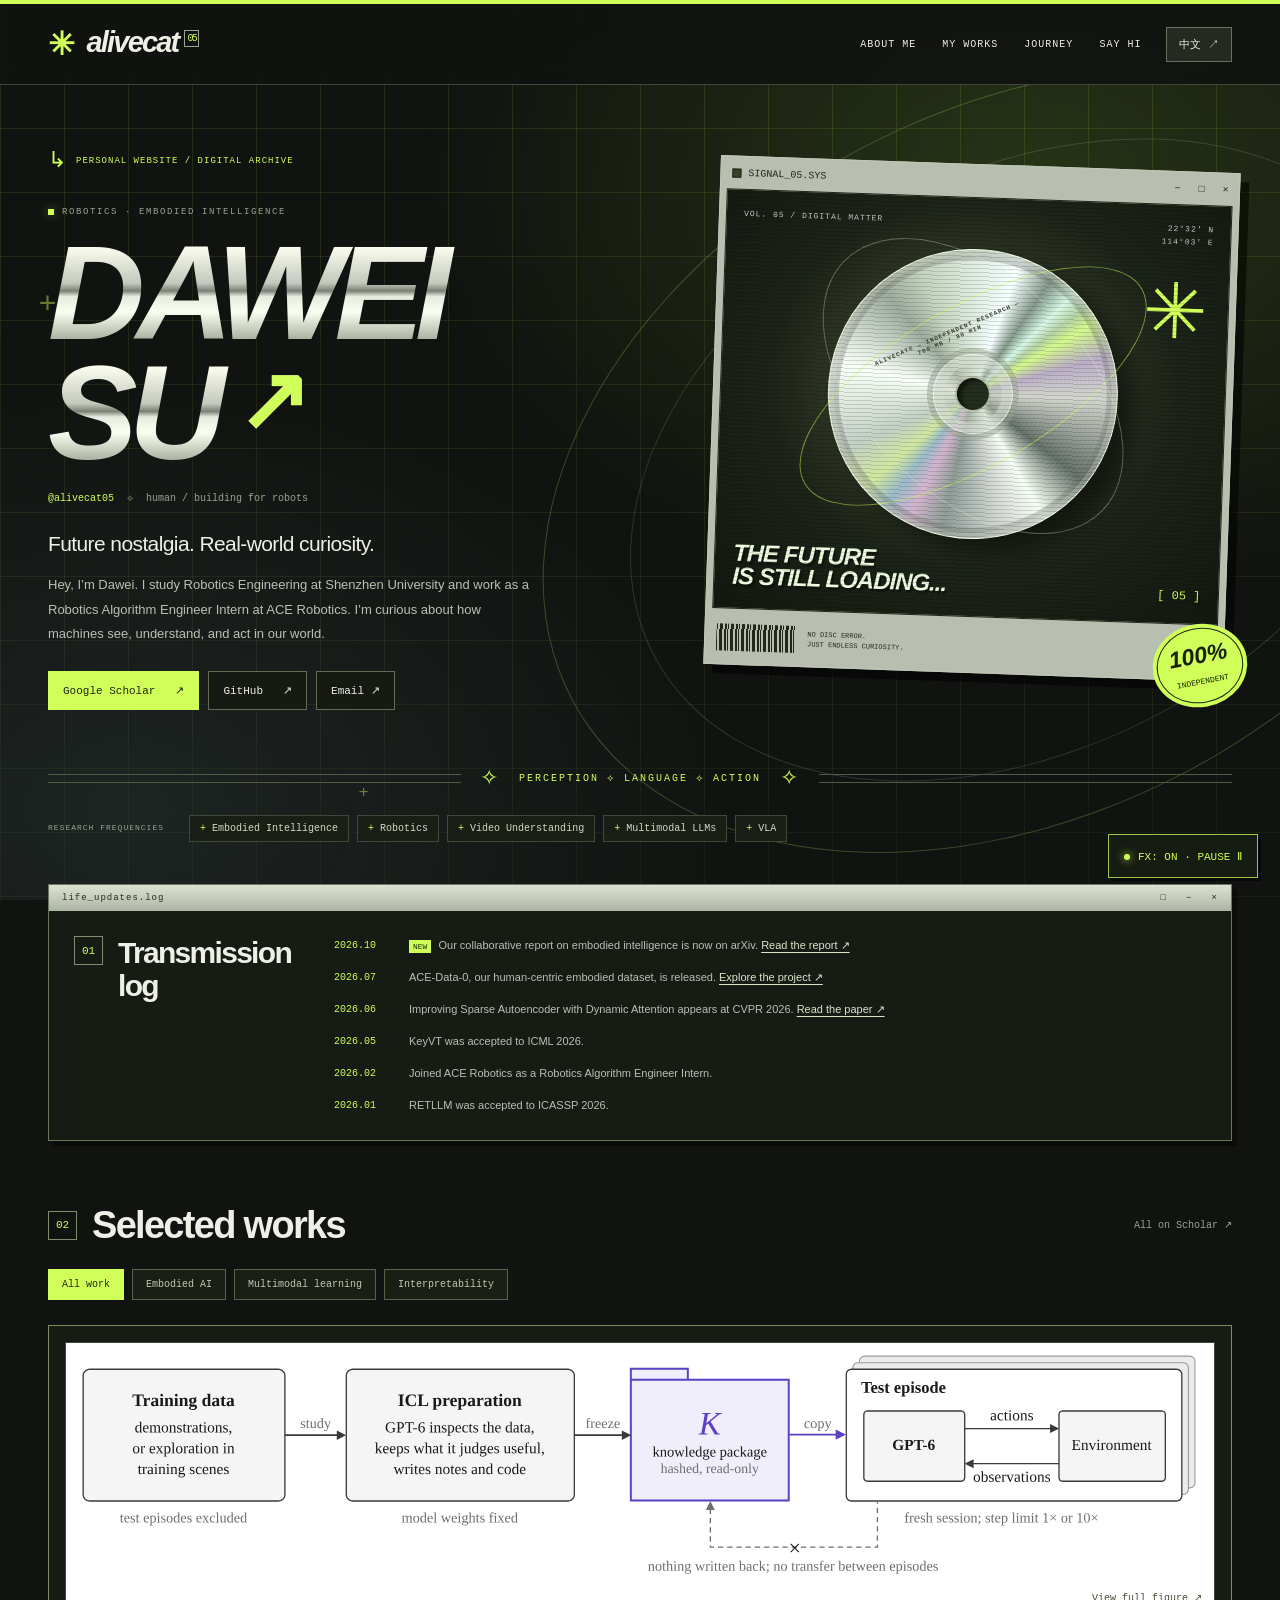
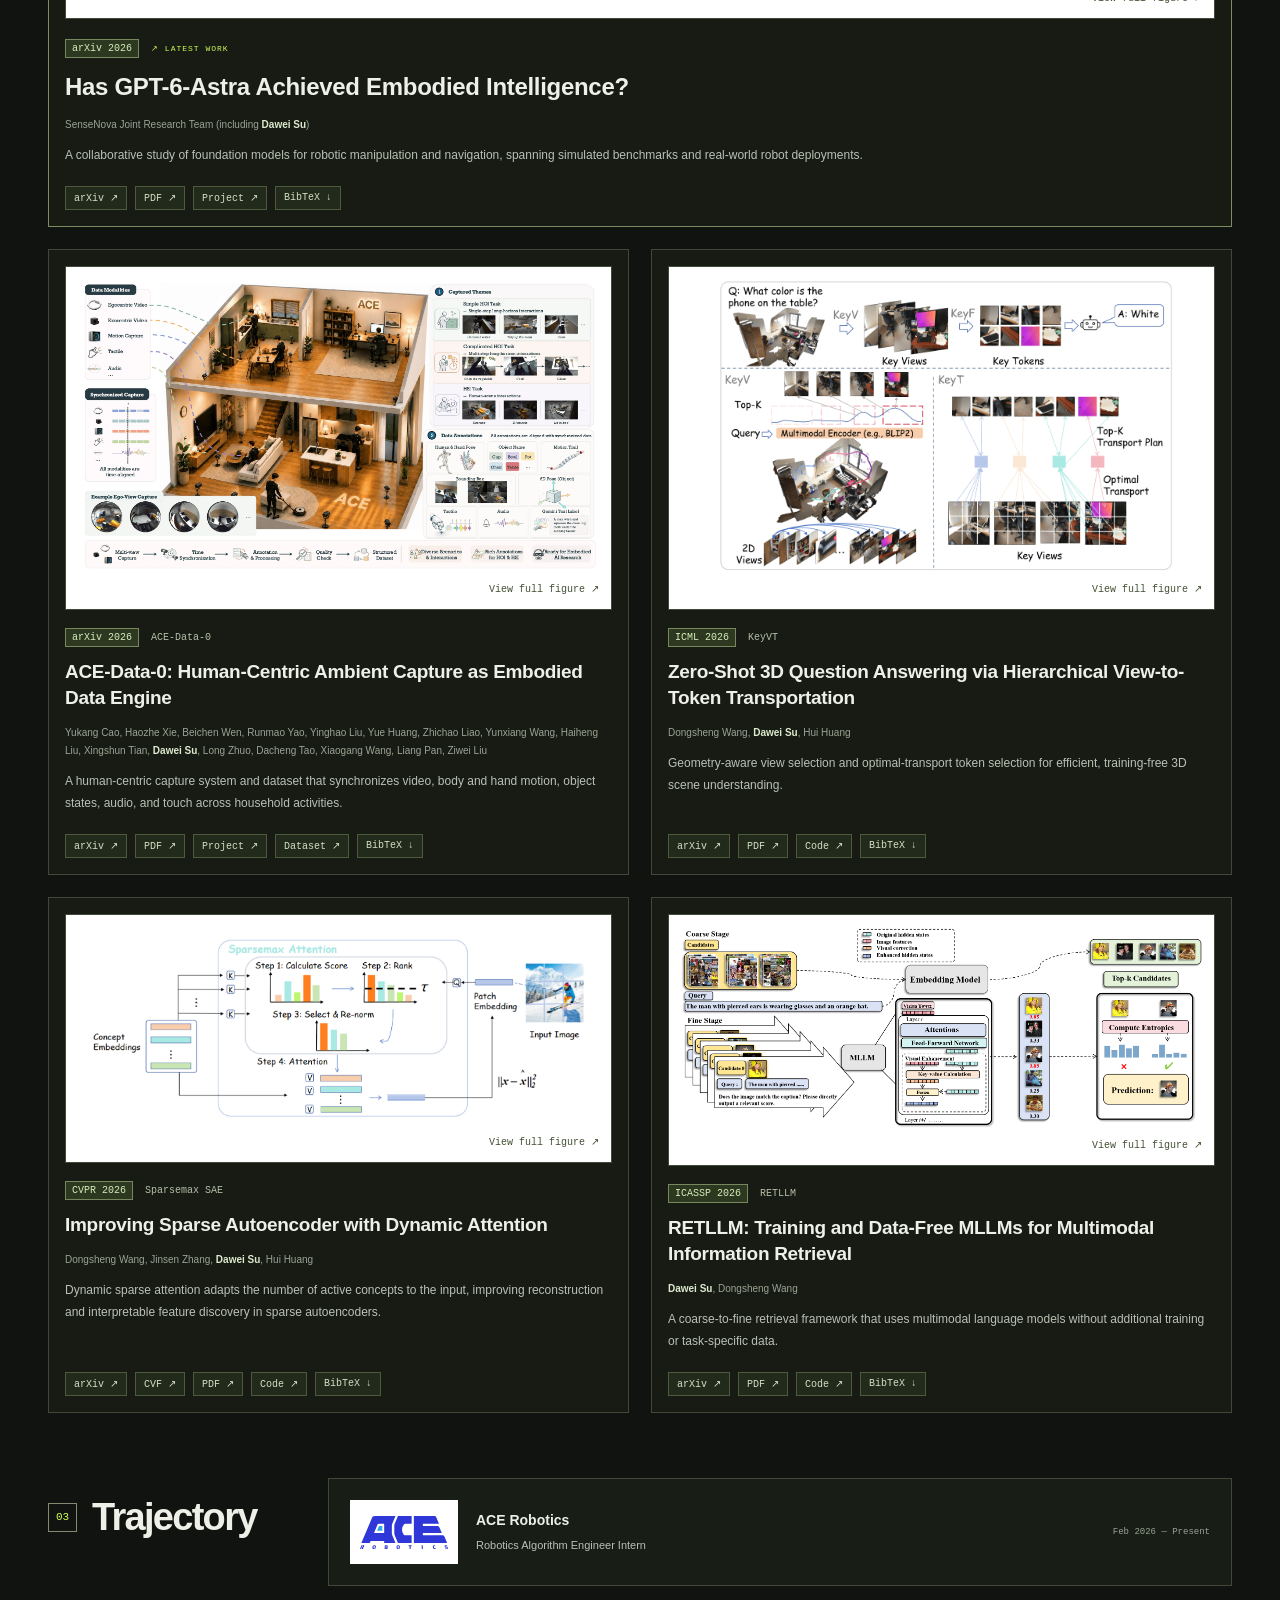
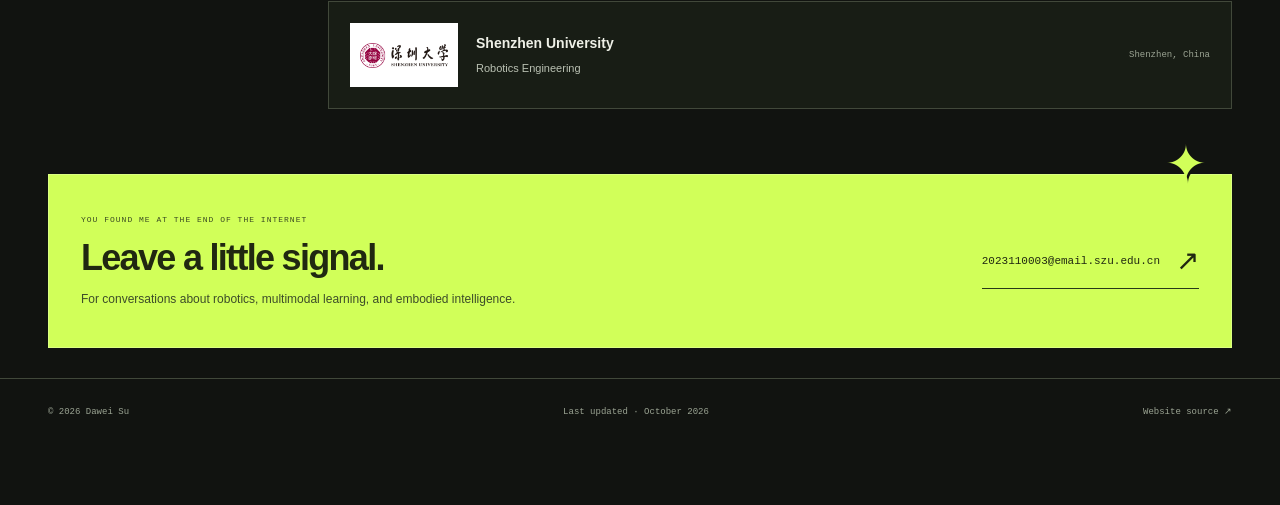
==== commit 1b01c2f6: "Keep paper figures uncropped and add viewport-fitted previews" ====
--- a/index.html
+++ b/index.html
@@ -14,8 +14,8 @@
   <meta property="og:image" content="https://alivecat05.github.io/assets/social-y2k.png">
   <meta name="twitter:card" content="summary_large_image">
   <link rel="icon" href="assets/favicon.svg" type="image/svg+xml">
-  <link rel="stylesheet" href="styles.css?v=20261022-motion2">
-  <script src="script.js?v=20261022-motion2" defer></script>
+  <link rel="stylesheet" href="styles.css?v=20261022-figures3">
+  <script src="script.js?v=20261022-figures3" defer></script>
   <script type="application/ld+json">{"@context":"https://schema.org","@type":"Person","name":"Dawei Su","url":"https://alivecat05.github.io/","sameAs":["https://github.com/alivecat05","https://scholar.google.com/citations?user=609eIA8AAAAJ"],"affiliation":{"@type":"CollegeOrUniversity","name":"Shenzhen University"},"jobTitle":"Robotics Algorithm Engineer Intern","worksFor":{"@type":"Organization","name":"ACE Robotics"},"knowsAbout":["Embodied Intelligence","Robotics","Video Understanding","Multimodal Large Language Models","Vision-Language-Action Models"]}</script>
 </head>
 <body>
@@ -102,7 +102,7 @@
       <p id="filter-status" class="sr-only" aria-live="polite"></p>
       <div class="publication-list">
         <article class="publication featured" data-category="embodied">
-          <a class="paper-image" href="assets/embodied-framework.svg" target="_blank" rel="noopener noreferrer" aria-label="View full figure: In-context learning protocol from Figure 2 of Has GPT-6-Astra Achieved Embodied Intelligence?"><img src="assets/embodied-framework.svg" alt="In-context learning protocol from Figure 2 of Has GPT-6-Astra Achieved Embodied Intelligence?" width="732" height="147" loading="lazy"></a>
+          <a class="paper-image" href="assets/embodied-framework.svg" target="_blank" rel="noopener noreferrer" aria-label="View full figure: In-context learning protocol from Figure 2 of Has GPT-6-Astra Achieved Embodied Intelligence?"><img src="assets/embodied-framework.svg" alt="In-context learning protocol from Figure 2 of Has GPT-6-Astra Achieved Embodied Intelligence?" width="732" height="147" loading="lazy"><span class="figure-caption" data-en="View full figure ↗" data-zh="查看完整框架图 ↗">View full figure ↗</span></a>
           <div class="paper-body">
             <div class="paper-meta"><span class="venue">arXiv 2026</span><span class="latest" data-en="LATEST WORK" data-zh="最新工作">LATEST WORK</span></div>
             <h3><a href="https://arxiv.org/abs/2610.22471" target="_blank" rel="noopener noreferrer">Has GPT-6-Astra Achieved Embodied Intelligence?</a></h3>
@@ -112,7 +112,7 @@
           </div>
         </article>
         <article class="publication" data-category="embodied">
-          <a class="paper-image" href="assets/ace-data-0.webp" target="_blank" rel="noopener noreferrer" aria-label="View full figure: ACE-Data-0 official overview: capture system, synchronized modalities, annotations and data pipeline"><img src="assets/ace-data-0.webp" alt="ACE-Data-0 official overview: capture system, synchronized modalities, annotations and data pipeline" width="2000" height="1125" loading="lazy"></a>
+          <a class="paper-image" href="assets/ace-data-0.webp" target="_blank" rel="noopener noreferrer" aria-label="View full figure: ACE-Data-0 official overview: capture system, synchronized modalities, annotations and data pipeline"><img src="assets/ace-data-0.webp" alt="ACE-Data-0 official overview: capture system, synchronized modalities, annotations and data pipeline" width="2000" height="1125" loading="lazy"><span class="figure-caption" data-en="View full figure ↗" data-zh="查看完整框架图 ↗">View full figure ↗</span></a>
           <div class="paper-body">
             <div class="paper-meta"><span class="venue">arXiv 2026</span><span class="paper-shortname">ACE-Data-0</span></div>
             <h3><a href="https://arxiv.org/abs/2607.28625" target="_blank" rel="noopener noreferrer">ACE-Data-0: Human-Centric Ambient Capture as Embodied Data Engine</a></h3>
@@ -122,7 +122,7 @@
           </div>
         </article>
         <article class="publication" data-category="multimodal">
-          <a class="paper-image" href="assets/keyvt.png" target="_blank" rel="noopener noreferrer" aria-label="View full figure: KeyVT framework: geometry-aware key-view selection and optimal-transport key-token selection"><img src="assets/keyvt.png" alt="KeyVT framework: geometry-aware key-view selection and optimal-transport key-token selection" width="2667" height="1500" loading="lazy"></a>
+          <a class="paper-image" href="assets/keyvt.png" target="_blank" rel="noopener noreferrer" aria-label="View full figure: KeyVT framework: geometry-aware key-view selection and optimal-transport key-token selection"><img src="assets/keyvt.png" alt="KeyVT framework: geometry-aware key-view selection and optimal-transport key-token selection" width="2667" height="1500" loading="lazy"><span class="figure-caption" data-en="View full figure ↗" data-zh="查看完整框架图 ↗">View full figure ↗</span></a>
           <div class="paper-body">
             <div class="paper-meta"><span class="venue">ICML 2026</span><span class="paper-shortname">KeyVT</span></div>
             <h3><a href="https://arxiv.org/abs/2606.03100" target="_blank" rel="noopener noreferrer">Zero-Shot 3D Question Answering via Hierarchical View-to-Token Transportation</a></h3>
@@ -132,7 +132,7 @@
           </div>
         </article>
         <article class="publication" data-category="interpretability">
-          <a class="paper-image" href="assets/sparsemax-sae.png" target="_blank" rel="noopener noreferrer" aria-label="View full figure: Sparsemax SAE framework using dynamic sparse attention for interpretable concept discovery"><img src="assets/sparsemax-sae.png" alt="Sparsemax SAE framework using dynamic sparse attention for interpretable concept discovery" width="1483" height="564" loading="lazy"></a>
+          <a class="paper-image" href="assets/sparsemax-sae.png" target="_blank" rel="noopener noreferrer" aria-label="View full figure: Sparsemax SAE framework using dynamic sparse attention for interpretable concept discovery"><img src="assets/sparsemax-sae.png" alt="Sparsemax SAE framework using dynamic sparse attention for interpretable concept discovery" width="1483" height="564" loading="lazy"><span class="figure-caption" data-en="View full figure ↗" data-zh="查看完整框架图 ↗">View full figure ↗</span></a>
           <div class="paper-body">
             <div class="paper-meta"><span class="venue">CVPR 2026</span><span class="paper-shortname">Sparsemax SAE</span></div>
             <h3><a href="https://arxiv.org/abs/2604.14925" target="_blank" rel="noopener noreferrer">Improving Sparse Autoencoder with Dynamic Attention</a></h3>
@@ -142,7 +142,7 @@
           </div>
         </article>
         <article class="publication" data-category="multimodal">
-          <a class="paper-image" href="assets/retllm.png" target="_blank" rel="noopener noreferrer" aria-label="View full figure: RETLLM framework: coarse-to-fine multimodal information retrieval"><img src="assets/retllm.png" alt="RETLLM framework: coarse-to-fine multimodal information retrieval" width="1953" height="751" loading="lazy"></a>
+          <a class="paper-image" href="assets/retllm.png" target="_blank" rel="noopener noreferrer" aria-label="View full figure: RETLLM framework: coarse-to-fine multimodal information retrieval"><img src="assets/retllm.png" alt="RETLLM framework: coarse-to-fine multimodal information retrieval" width="1953" height="751" loading="lazy"><span class="figure-caption" data-en="View full figure ↗" data-zh="查看完整框架图 ↗">View full figure ↗</span></a>
           <div class="paper-body">
             <div class="paper-meta"><span class="venue">ICASSP 2026</span><span class="paper-shortname">RETLLM</span></div>
             <h3><a href="https://arxiv.org/abs/2602.22278" target="_blank" rel="noopener noreferrer">RETLLM: Training and Data-Free MLLMs for Multimodal Information Retrieval</a></h3>
@@ -169,5 +169,13 @@
     </section>
   </main>
   <footer class="container footer"><p>© <span id="year">2026</span> Dawei Su</p><p data-en="Last updated · October 2026" data-zh="最后更新 · 2026 年 10 月">Last updated · October 2026</p><a href="https://github.com/alivecat05/alivecat05.github.io" target="_blank" rel="noopener noreferrer" data-en="Website source ↗" data-zh="网站源码 ↗">Website source ↗</a><button id="motion-toggle" class="motion-toggle" type="button" aria-pressed="false" hidden>Pause motion</button></footer>
+  <dialog id="figure-viewer" class="figure-viewer" aria-labelledby="figure-title">
+    <div class="figure-viewer-bar">
+      <h2 id="figure-title"></h2>
+      <a id="figure-original" class="figure-original" target="_blank" rel="noopener noreferrer" data-en="Open original ↗" data-zh="打开原图 ↗">Open original ↗</a>
+      <button id="figure-close" class="figure-close" type="button" autofocus data-en="Close ×" data-zh="关闭 ×">Close ×</button>
+    </div>
+    <div class="figure-stage"><img id="figure-full" alt=""></div>
+  </dialog>
 </body>
 </html>
--- a/styles.css
+++ b/styles.css
@@ -9,7 +9,7 @@
 .art-panel{position:relative;min-width:0;margin:0 0 20px;border:1px solid #c1c7b8;background:#b8bfb0;padding:6px;box-shadow:9px 9px 0 #0008;transform:rotate(2deg)}.art-window-bar{display:flex;justify-content:space-between;padding:5px 5px 10px;color:#20251a;font:10px var(--mono)}.art-window-bar>span:first-child{display:flex;align-items:center;gap:7px}.art-window-bar i{display:inline-block;width:9px;height:9px;background:#354329;border:1px solid #20251a}.art-frame{height:420px;position:relative;overflow:hidden;background:radial-gradient(ellipse at 50% 45%,#576144,#1c2318 57%,#12180f);border:1px solid #1e2517}.art-frame:before{content:"";position:absolute;inset:0;background:repeating-linear-gradient(0deg,transparent 0 3px,#0002 3px 4px);z-index:5;pointer-events:none}.art-coordinates{position:absolute;top:18px;left:17px;right:17px;display:flex;justify-content:space-between;font:8px/1.6 var(--mono);letter-spacing:1px;color:#c8d1bd;z-index:3}.art-coordinates>span:last-child{text-align:right}.compact-disc{position:absolute;width:290px;aspect-ratio:1;left:50%;top:47%;border-radius:50%;transform:translate(-50%,-50%) rotate(-25deg);background:repeating-radial-gradient(circle,transparent 0 3px,#fff1 3px 4px),conic-gradient(from 0deg,#c4d2bd,#f5ffff 12%,#829788 16%,#d5f7e6 19%,#b3d1a2 21%,#d3f88a 23%,#b8acc5 27%,#d1d4cc 32%,#626e66 42%,#f5fff4 48%,#d2d6d2 53%,#8c9b95 60%,#d2b3ce 64%,#99bac8 67%,#d1e7a0 70%,#c2cfc3 75%,#f8fff7 85%,#9aa99b 95%,#c4d2bd);border:1px solid #effce4;box-shadow:inset 0 0 0 5px #dce4d244,inset 0 0 0 10px #71776e55,10px 18px 25px #0008;animation:disc-turn 18s linear infinite}.disc-hub{position:absolute;inset:36%;border-radius:50%;background:#c5cebc80;border:1px solid #e9f0e7;box-shadow:0 0 0 6px #9ea99588,inset 0 0 0 10px #dae2d888}.disc-hub:after{content:"";position:absolute;inset:27%;border-radius:50%;background:#242e1e;border:2px solid #b5bfa9;box-shadow:inset 3px 4px 5px #0009}.disc-label{position:absolute;left:20%;right:20%;top:26%;font:bold 6px var(--mono);text-align:center;letter-spacing:1px;color:#38402f}.orbit{position:absolute;width:390px;height:160px;border:1px solid #d1ff5988;left:50%;top:45%;transform:translate(-50%,-50%) rotate(-32deg);border-radius:50%;z-index:2;pointer-events:none}.orbit-two{transform:translate(-50%,-50%) rotate(42deg);border-color:#e5f0d955;width:360px;height:220px}.art-spark{position:absolute;top:68px;right:20px;font-size:77px;color:var(--acid);line-height:1;z-index:3}.art-overlay{position:absolute;bottom:20px;left:18px;right:18px;display:flex;align-items:end;justify-content:space-between;font-size:24px;line-height:.98;font-weight:900;font-style:italic;letter-spacing:-1px;z-index:4;color:#edfadf;text-shadow:2px 3px #0005}.art-serial{font:12px var(--mono);letter-spacing:0;color:var(--acid)}.art-footer{padding:13px 5px 6px;display:flex;align-items:center;gap:12px;font:7px/1.5 var(--mono);color:#252c1d}.barcode{width:79px;height:27px;background:repeating-linear-gradient(90deg,#20281c 0 1px,transparent 1px 3px,#20281c 3px 6px,transparent 6px 8px,#20281c 8px 10px,transparent 10px 11px)}.disc-format{margin-left:auto;font-size:10px;font-weight:bold}.art-sticker{position:absolute;right:-20px;bottom:-23px;padding:16px 13px;border-radius:50%;background:var(--acid);border:1px solid #1b2513;box-shadow:0 0 0 4px var(--acid);text-align:center;color:#17210b;font:italic 900 23px/.9 Arial;transform:rotate(-13deg)}.art-sticker b{font:8px var(--mono)}
 .ornament-divider{display:flex;align-items:center;gap:19px;font:10px var(--mono);letter-spacing:2px;color:var(--acid)}.ornament-divider:before,.ornament-divider:after{content:"";flex:1;height:7px;border-block:1px solid #515b43}.ornament-divider>span:not(:nth-child(2)){font-size:22px}.interests{padding:23px 0 42px;display:flex;align-items:center;gap:25px}.small-label{color:var(--muted);white-space:nowrap;margin:0;font-size:8px;letter-spacing:1px}.interest-list{display:flex;gap:8px;flex-wrap:wrap;list-style:none;padding:0;margin:0}.interest-list li{padding:7px 10px;font:10px var(--mono);border:1px solid var(--line);background:#1a1f16;color:#d0dac6}.interest-list li:before{content:"+ ";color:var(--acid)}.section{padding-top:65px}.section-label{display:flex;align-items:center;gap:15px;min-width:0}.section-number{display:grid;place-items:center;flex-shrink:0;width:29px;height:29px;font:11px var(--mono);border:1px solid #818b72;color:var(--acid)}.section h2{font-size:38px;line-height:1;font-weight:800;letter-spacing:-1.7px;margin:0}.section-heading{display:flex;align-items:center;justify-content:space-between;gap:16px}.quiet-link{font:10px var(--mono);color:var(--muted);white-space:nowrap}.quiet-link:hover{text-decoration:underline}
 .news{display:grid;grid-template-columns:235px 1fr;gap:25px;padding:0 25px 25px;border:1px solid #6b765e;background:#171c14ed;box-shadow:5px 5px #0005}.window-bar{grid-column:1/-1;margin:0 -25px;display:flex;justify-content:space-between;padding:8px 13px;background:linear-gradient(#dce2d2,#acb4a3);color:#232b1c;font:9px var(--mono);letter-spacing:1px}.news .section-label{align-self:start;align-items:flex-start}.news h2{font-size:30px;line-height:1.1;max-width:160px}.news-list{display:grid;gap:13px}.news-item{display:grid;grid-template-columns:60px minmax(0,1fr);gap:15px;font-size:11px}.news-item time{font:10px/1.9 var(--mono);color:var(--acid)}.news-item p{margin:0;color:var(--body)}.news-item a{color:#d9e7c9;text-decoration:underline;text-underline-offset:3px}.new-label{background:var(--acid);color:#202913;font:8px var(--mono);padding:2px 4px;margin-right:4px}
-.filters{display:flex;flex-wrap:wrap;gap:8px;margin:25px 0}.filter{padding:9px 13px;border:1px solid #58634b;color:#c0cbb6;background:#191f15;font:10px var(--mono)}.filter:hover{border-color:var(--acid)}.filter.active{background:var(--acid);color:#202913;border-color:var(--acid)}.publication-list{display:grid;grid-template-columns:repeat(2,minmax(0,1fr));gap:22px;margin-top:25px}.publication{display:flex;flex-direction:column;min-width:0;padding:16px;background:#181d15f5;border:1px solid var(--line);transition:border-color .2s,transform .2s}.publication:hover{border-color:#a1b587;transform:translateY(-3px)}.publication.featured{display:grid;grid-template-columns:320px minmax(0,1fr);align-items:center;gap:26px;grid-column:1/-1;border-color:#7a8c60}.paper-image{display:block;aspect-ratio:2.1;overflow:hidden;background:#222a1c;border:1px solid var(--line);flex-shrink:0}.paper-image img{display:block;width:100%;height:100%;object-fit:contain}.featured .paper-image{aspect-ratio:1.6}.paper-body{padding-top:18px;display:flex;flex-direction:column;flex:1;min-width:0}.featured .paper-body{padding-top:0}.paper-meta{display:flex;gap:12px;align-items:center;flex-wrap:wrap;margin-bottom:12px;font:10px var(--mono)}.venue{padding:3px 6px;border:1px solid #77885e;color:#d6edbb;background:#2c3820}.latest{color:var(--acid);font:8px var(--mono);letter-spacing:1px}.latest:before{content:"↗ "}.paper-shortname{color:#b5bfa9}.paper-body h3{font-size:19px;line-height:1.4;font-weight:600;letter-spacing:-.3px;margin:0 0 12px}.featured .paper-body h3{font-size:24px}.authors{font-size:10px;line-height:1.8;color:var(--muted);margin:0 0 10px}.authors strong{color:#deebce}.paper-description{font-size:12px;line-height:1.85;color:var(--body);margin:0 0 20px}.paper-links{display:flex;flex-wrap:wrap;gap:8px;margin-top:auto;font:10px var(--mono)}.paper-links a{padding:5px 8px;border:1px solid #4d5a3e;background:#222b1b;color:#d2dfc4}.paper-links a:hover{background:var(--acid);color:var(--bg)}
+.filters{display:flex;flex-wrap:wrap;gap:8px;margin:25px 0}.filter{padding:9px 13px;border:1px solid #58634b;color:#c0cbb6;background:#191f15;font:10px var(--mono)}.filter:hover{border-color:var(--acid)}.filter.active{background:var(--acid);color:#202913;border-color:var(--acid)}.publication-list{display:grid;grid-template-columns:repeat(2,minmax(0,1fr));gap:22px;margin-top:25px}.publication{display:flex;flex-direction:column;min-width:0;padding:16px;background:#181d15f5;border:1px solid var(--line);transition:border-color .2s,transform .2s}.publication:hover{border-color:#a1b587;transform:translateY(-3px)}.publication.featured{display:grid;grid-template-columns:320px minmax(0,1fr);align-items:center;gap:26px;grid-column:1/-1;border-color:#7a8c60}.paper-image{display:block;border:1px solid var(--line);flex-shrink:0;min-width:0}.paper-image img{display:block;width:100%;height:auto;max-width:100%;object-fit:contain}.paper-body{padding-top:18px;display:flex;flex-direction:column;flex:1;min-width:0}.featured .paper-body{padding-top:0}.paper-meta{display:flex;gap:12px;align-items:center;flex-wrap:wrap;margin-bottom:12px;font:10px var(--mono)}.venue{padding:3px 6px;border:1px solid #77885e;color:#d6edbb;background:#2c3820}.latest{color:var(--acid);font:8px var(--mono);letter-spacing:1px}.latest:before{content:"↗ "}.paper-shortname{color:#b5bfa9}.paper-body h3{font-size:19px;line-height:1.4;font-weight:600;letter-spacing:-.3px;margin:0 0 12px}.featured .paper-body h3{font-size:24px}.authors{font-size:10px;line-height:1.8;color:var(--muted);margin:0 0 10px}.authors strong{color:#deebce}.paper-description{font-size:12px;line-height:1.85;color:var(--body);margin:0 0 20px}.paper-links{display:flex;flex-wrap:wrap;gap:8px;margin-top:auto;font:10px var(--mono)}.paper-links a{padding:5px 8px;border:1px solid #4d5a3e;background:#222b1b;color:#d2dfc4}.paper-links a:hover{background:var(--acid);color:var(--bg)}
 .experience{display:grid;grid-template-columns:250px minmax(0,1fr);gap:30px}.experience>.section-label{align-self:start;margin-top:20px}.experience-list{display:grid;gap:15px}.experience-row{display:grid;grid-template-columns:108px minmax(0,1fr) auto;align-items:center;gap:18px;padding:21px;border:1px solid var(--line);background:#1a1f16f5}.org-logo{background:white;padding:10px;width:108px;min-height:64px;display:flex;align-items:center;justify-content:center}.org-logo img{width:100%;height:auto;max-height:48px;object-fit:contain;display:block}.experience-detail h3{font-size:14px;line-height:1.5;margin:0 0 5px}.experience-detail p{font-size:11px;line-height:1.7;margin:0;color:var(--body)}.experience-date{font:9px/1.8 var(--mono);white-space:nowrap;color:var(--muted);margin:0}.contact{position:relative;display:flex;align-items:center;justify-content:space-between;gap:30px;margin-top:65px;padding:38px 32px;background:var(--acid);color:#202811;border:1px solid #dcff83}.contact-star{position:absolute;right:24px;top:-36px;font-size:50px;line-height:1;color:var(--acid);text-shadow:2px 2px var(--bg)}.contact .eyebrow{color:#3a4b23;font-size:8px;letter-spacing:1px;margin-bottom:12px}.contact h2{font-size:36px}.contact p:not(.eyebrow){max-width:450px;font-size:12px;margin:13px 0 0;color:#3d4d29}.contact-link{font:11px var(--mono);border-bottom:1px solid #283918;padding:10px 0;white-space:nowrap;display:flex;align-items:center;gap:16px}.contact-link:hover{color:#202811;transform:translateY(-3px)}.contact-link span{font-size:28px}.footer{display:flex;align-items:center;justify-content:space-between;flex-wrap:wrap;gap:18px;padding-top:25px;padding-bottom:25px;margin-top:30px;border-top:1px solid var(--line);font:9px/1.8 var(--mono);color:var(--muted)}.footer p{margin:0}.motion-toggle{font-size:9px;padding:6px 8px}.sr-only{position:absolute;width:1px;height:1px;padding:0;margin:-1px;overflow:hidden;clip:rect(0,0,0,0);white-space:nowrap;border:0}.skip-link{position:fixed;top:-100px;left:12px;background:var(--acid);color:var(--bg);padding:10px 18px;z-index:30}.skip-link:focus{top:12px}
 @keyframes grid-drift{to{transform:translate(64px,64px)}}@keyframes halo-drift{to{transform:translate(-5%,7%) rotate(15deg)}}@keyframes scan{to{transform:translateY(130vh)}}@keyframes mark-float{to{transform:translateY(-25px) rotate(35deg)}}@keyframes disc-turn{to{transform:translate(-50%,-50%) rotate(335deg)}}
 html[data-motion="paused"] *,html[data-motion="paused"] *:before,html[data-motion="paused"] *:after{animation-play-state:paused!important}html[data-motion="paused"] .ambient-orbit{transition:none;transform:rotate(-28deg)}
@@ -17,18 +17,18 @@
 @media(min-width:1500px){.ambient-grid:before{opacity:.8}}
 @media(max-width:1100px){.hero{gap:40px}h1{font-size:112px}.art-frame{height:400px}.compact-disc{width:260px}.orbit{width:340px}.orbit-two{width:310px}.experience{grid-template-columns:210px minmax(0,1fr)}.experience-row{grid-template-columns:95px minmax(0,1fr);gap:5px 16px}.org-logo{width:95px;grid-row:1/3}.experience-date{grid-column:2}.contact{display:block}.contact-link{display:inline-flex;margin-top:20px}.interests{align-items:flex-start}.interest-list{gap:7px}}
 @media(max-width:800px){.container,.header-inner{padding-left:28px;padding-right:28px}.header-inner{gap:20px}.header-inner nav{gap:15px;font-size:9px}.wordmark{font-size:25px}.hero{gap:25px;padding-top:45px}h1{font-size:88px;letter-spacing:-6px}.hello-tag{font-size:8px;letter-spacing:.3px}.hero-tagline{font-size:18px}.bio{font-size:12px}.art-frame{height:370px}.compact-disc{width:225px}.orbit{width:300px;height:130px}.orbit-two{width:280px;height:190px}.art-coordinates{font-size:6px;left:12px;right:12px}.art-overlay{font-size:20px;left:12px;right:12px}.art-spark{font-size:55px;right:8px;top:90px}.art-sticker{right:-10px;font-size:19px}.art-footer{gap:8px;font-size:6px}.barcode{width:48px}.disc-format{font-size:8px}.news{grid-template-columns:170px minmax(0,1fr);gap:20px}.news h2{font-size:26px}.section h2{font-size:33px}.publication.featured{grid-template-columns:220px minmax(0,1fr);gap:20px}.featured .paper-body h3{font-size:20px}.paper-body h3{font-size:17px}.experience{grid-template-columns:1fr;gap:25px}.experience-list{grid-template-columns:repeat(2,minmax(0,1fr))}.experience-row{padding:16px 12px;grid-template-columns:75px minmax(0,1fr);gap:5px 12px}.org-logo{width:75px;padding:6px}.experience-detail h3{font-size:12px}.experience-detail p{font-size:10px}.experience-date{font-size:8px}.interests{flex-direction:column;gap:12px}}
-@media(max-width:600px){html{scroll-padding-top:125px}.container,.header-inner{padding-left:22px;padding-right:22px}.header-inner{flex-wrap:wrap;gap:11px;padding-top:15px;padding-bottom:12px}.wordmark{font-size:27px}.language-toggle{margin-left:auto}.header-inner nav{order:3;width:100%;justify-content:space-between;font-size:9px;letter-spacing:.8px}.header-inner nav a{padding:3px 0}.hero{grid-template-columns:1fr;gap:40px;padding:36px 0 43px}.hello-tag{margin-bottom:27px;font-size:8px;letter-spacing:.7px}.hero .eyebrow{font-size:8px;letter-spacing:1px}h1{font-size:clamp(80px,24vw,136px);letter-spacing:-7px;margin-bottom:23px}.hero-tagline{font-size:20px}.bio{font-size:13px}.handle-line{font-size:9px;gap:9px;margin-bottom:20px}.profile-links{font-size:10px;gap:8px}.profile-links a{padding:11px 12px;gap:13px}.art-panel{width:calc(100% - 10px);max-width:420px;margin:0 auto 12px;transform:rotate(1deg)}.art-frame{height:auto;aspect-ratio:1/1.08}.compact-disc{width:73%}.orbit{width:108%;height:42%}.orbit-two{width:95%;height:60%}.art-coordinates{font-size:7px;top:15px}.art-overlay{font-size:23px;bottom:17px}.art-spark{font-size:60px;right:14px;top:65px}.art-footer{font-size:7px;gap:13px}.barcode{width:70px}.disc-format{font-size:10px}.art-sticker{right:-4px;bottom:-16px}.ornament-divider{font-size:7px;letter-spacing:.8px;gap:9px}.ornament-divider>span:not(:nth-child(2)){font-size:17px}.interests{padding:20px 0 30px}.interest-list li{font-size:9px;padding:7px 9px}.section{padding-top:44px}.news{grid-template-columns:1fr;padding:0 17px 22px;gap:20px}.window-bar{margin:0 -17px;padding:9px 12px;font-size:8px}.news h2{max-width:none;font-size:28px}.news .section-label{align-items:center}.news-item{grid-template-columns:54px minmax(0,1fr);gap:11px;font-size:10px}.news-item time{font-size:9px}.section-label{gap:10px}.section-number{width:24px;height:24px;font-size:9px}.section h2{font-size:29px;letter-spacing:-1px}.quiet-link{font-size:8px}.section-heading{gap:8px}.filters{margin:21px 0;gap:7px}.filter{font-size:9px;padding:8px 10px}.publication-list{grid-template-columns:1fr;gap:20px}.publication,.publication.featured{display:flex;flex-direction:column;align-items:stretch;gap:0;padding:13px;grid-column:auto}.paper-image,.featured .paper-image{aspect-ratio:1.8}.paper-body,.featured .paper-body{padding-top:17px}.paper-body h3,.featured .paper-body h3{font-size:18px}.paper-links{font-size:9px;gap:7px}.paper-links a{padding:6px 8px}.experience-list{grid-template-columns:1fr}.experience-row{grid-template-columns:90px minmax(0,1fr);padding:18px;gap:5px 15px}.org-logo{width:90px}.experience-detail h3{font-size:14px}.experience-detail p{font-size:11px}.experience-date{font-size:9px}.experience>.section-label{margin-top:0}.contact{margin-top:44px;padding:28px 20px}.contact .eyebrow{font-size:7px}.contact h2{font-size:29px}.contact p:not(.eyebrow){font-size:11px}.contact-link{font-size:10px;gap:10px;white-space:normal;overflow-wrap:anywhere}.footer{font-size:8px;gap:13px;margin-top:24px}.footer p:nth-child(2){margin-left:auto}.motion-toggle{margin-left:auto}.ambient-grid:before{opacity:.8;animation-duration:12s}.ambient-scan{opacity:.8;animation-duration:10s}.ambient-mark{display:none}.ambient-orbit{width:140vw;height:100vw;right:-70vw;transition:none}html[lang="zh-CN"] .section h2{font-size:25px}}
+@media(max-width:600px){html{scroll-padding-top:125px}.container,.header-inner{padding-left:22px;padding-right:22px}.header-inner{flex-wrap:wrap;gap:11px;padding-top:15px;padding-bottom:12px}.wordmark{font-size:27px}.language-toggle{margin-left:auto}.header-inner nav{order:3;width:100%;justify-content:space-between;font-size:9px;letter-spacing:.8px}.header-inner nav a{padding:3px 0}.hero{grid-template-columns:1fr;gap:40px;padding:36px 0 43px}.hello-tag{margin-bottom:27px;font-size:8px;letter-spacing:.7px}.hero .eyebrow{font-size:8px;letter-spacing:1px}h1{font-size:clamp(80px,24vw,136px);letter-spacing:-7px;margin-bottom:23px}.hero-tagline{font-size:20px}.bio{font-size:13px}.handle-line{font-size:9px;gap:9px;margin-bottom:20px}.profile-links{font-size:10px;gap:8px}.profile-links a{padding:11px 12px;gap:13px}.art-panel{width:calc(100% - 10px);max-width:420px;margin:0 auto 12px;transform:rotate(1deg)}.art-frame{height:auto;aspect-ratio:1/1.08}.compact-disc{width:73%}.orbit{width:108%;height:42%}.orbit-two{width:95%;height:60%}.art-coordinates{font-size:7px;top:15px}.art-overlay{font-size:23px;bottom:17px}.art-spark{font-size:60px;right:14px;top:65px}.art-footer{font-size:7px;gap:13px}.barcode{width:70px}.disc-format{font-size:10px}.art-sticker{right:-4px;bottom:-16px}.ornament-divider{font-size:7px;letter-spacing:.8px;gap:9px}.ornament-divider>span:not(:nth-child(2)){font-size:17px}.interests{padding:20px 0 30px}.interest-list li{font-size:9px;padding:7px 9px}.section{padding-top:44px}.news{grid-template-columns:1fr;padding:0 17px 22px;gap:20px}.window-bar{margin:0 -17px;padding:9px 12px;font-size:8px}.news h2{max-width:none;font-size:28px}.news .section-label{align-items:center}.news-item{grid-template-columns:54px minmax(0,1fr);gap:11px;font-size:10px}.news-item time{font-size:9px}.section-label{gap:10px}.section-number{width:24px;height:24px;font-size:9px}.section h2{font-size:29px;letter-spacing:-1px}.quiet-link{font-size:8px}.section-heading{gap:8px}.filters{margin:21px 0;gap:7px}.filter{font-size:9px;padding:8px 10px}.publication-list{grid-template-columns:1fr;gap:20px}.publication,.publication.featured{display:flex;flex-direction:column;align-items:stretch;gap:0;padding:13px;grid-column:auto}.paper-body,.featured .paper-body{padding-top:17px}.paper-body h3,.featured .paper-body h3{font-size:18px}.paper-links{font-size:9px;gap:7px}.paper-links a{padding:6px 8px}.experience-list{grid-template-columns:1fr}.experience-row{grid-template-columns:90px minmax(0,1fr);padding:18px;gap:5px 15px}.org-logo{width:90px}.experience-detail h3{font-size:14px}.experience-detail p{font-size:11px}.experience-date{font-size:9px}.experience>.section-label{margin-top:0}.contact{margin-top:44px;padding:28px 20px}.contact .eyebrow{font-size:7px}.contact h2{font-size:29px}.contact p:not(.eyebrow){font-size:11px}.contact-link{font-size:10px;gap:10px;white-space:normal;overflow-wrap:anywhere}.footer{font-size:8px;gap:13px;margin-top:24px}.footer p:nth-child(2){margin-left:auto}.motion-toggle{margin-left:auto}.ambient-grid:before{opacity:.8;animation-duration:12s}.ambient-scan{opacity:.8;animation-duration:10s}.ambient-mark{display:none}.ambient-orbit{width:140vw;height:100vw;right:-70vw;transition:none}html[lang="zh-CN"] .section h2{font-size:25px}}
 @media(prefers-reduced-motion:reduce){html{scroll-behavior:auto}*,*:before,*:after{animation:none!important;transition:none!important}.ambient-orbit{transform:rotate(-28deg)}}
 @media print{body{background:white;color:#111}.site-header,.art-panel,.ambient-grid,.hello-tag,.ornament-divider,.filters,.profile-links,.contact,.footer{display:none!important}.container{padding:0;max-width:none}.hero{display:block;padding:15px 0}h1{font-size:50px;letter-spacing:-2px;line-height:1}h1>span{display:inline;background:none;color:black;padding:0}h1>span+span:before{content:" "}.name-dot{display:none}.hero-tagline,.bio,.authors,.authors strong,.paper-description,.experience-detail p,.experience-date,.news-item p{color:#222}.publication-list{display:block}.publication,.publication.featured{display:block;background:white;border:1px solid #ddd;box-shadow:none;break-inside:avoid;margin-bottom:20px}.paper-image{max-width:250px}.section h2{font-size:25px}.experience-row,.news{background:white;box-shadow:none}.paper-body h3{color:black}}
 
 /* Published paper figures retain their original color and complete framing. */
-.paper-image{position:relative;background:#fff;padding:12px;aspect-ratio:16/10}
-.paper-image:after{content:"↗";position:absolute;top:4px;right:6px;background:#fff;color:#28351d;font:15px var(--mono);padding:1px 3px}
+.paper-image{position:relative;background:#fff;padding:12px;aspect-ratio:auto;height:auto;overflow:visible}
+.figure-caption{display:block;padding-top:10px;text-align:right;color:#435034;font:10px/1.5 var(--mono)}
 .publication.featured{grid-template-columns:minmax(0,1fr);gap:20px}
 .featured .paper-image{aspect-ratio:auto}
 .featured .paper-image img{height:auto}
 @media(max-width:600px){.paper-image{padding:9px}.publication.featured{gap:0}.featured .paper-image{aspect-ratio:auto}}
-@media print{.paper-image:after{display:none}}
+@media print{.figure-caption{display:none}}
 
 /* Clearly visible orbital signals; controls remain reachable from the first screen. */
 .signal-dot{position:absolute;width:8px;height:8px;border-radius:50%;background:#d1ff59;box-shadow:0 0 9px #d1ff59,0 0 25px #d1ff5988;offset-path:ellipse(48% 48% at 50% 50%);animation:signal-travel 10s linear infinite;offset-distance:0%}
@@ -41,3 +41,17 @@
 @keyframes signal-travel{to{offset-distance:100%}}
 @media(max-width:600px){.motion-toggle{right:14px;bottom:max(14px,env(safe-area-inset-bottom));font-size:10px;padding:11px 13px}.signal-dot{animation-duration:12s}}
 @media print{.motion-toggle{display:none!important}}
+
+/* Native dialog keeps the whole original figure inside the available viewport. */
+html.figure-open{overflow:hidden}
+.figure-viewer{width:calc(100vw - 32px);max-width:1800px;height:calc(100vh - 32px);height:calc(100dvh - 32px);max-height:none;padding:16px;border:1px solid #a2bc79;background:#171e12;color:var(--ink);box-shadow:0 15px 70px #0009}
+.figure-viewer[open]{display:grid;grid-template-rows:auto minmax(0,1fr);gap:14px}
+.figure-viewer::backdrop{background:#090d08e8}
+.figure-viewer-bar{display:flex;align-items:center;gap:16px;max-height:28vh;overflow:auto}
+.figure-viewer-bar h2{flex:1;min-width:0;margin:0;font:600 15px/1.5 var(--sans)}
+.figure-original,.figure-close{flex-shrink:0;padding:10px 12px;font:11px var(--mono);border:1px solid #71845c;background:#252f1c;color:var(--ink);min-height:44px}
+.figure-close{color:var(--acid)}
+.figure-stage{min-width:0;min-height:0;background:white;padding:12px;display:grid;place-items:center}
+.figure-stage img{display:block;width:100%;height:100%;min-width:0;min-height:0;object-fit:contain}
+@media(max-width:600px){.figure-viewer{padding:10px;width:calc(100vw - 16px);height:calc(100vh - 16px);height:calc(100dvh - 16px)}.figure-viewer-bar{flex-wrap:wrap;gap:8px}.figure-viewer-bar h2{flex-basis:100%;font-size:12px}.figure-original,.figure-close{font-size:10px;padding:8px 10px}.figure-close{margin-left:auto}.figure-stage{padding:6px}}
+@media print{.figure-viewer{display:none!important}}
